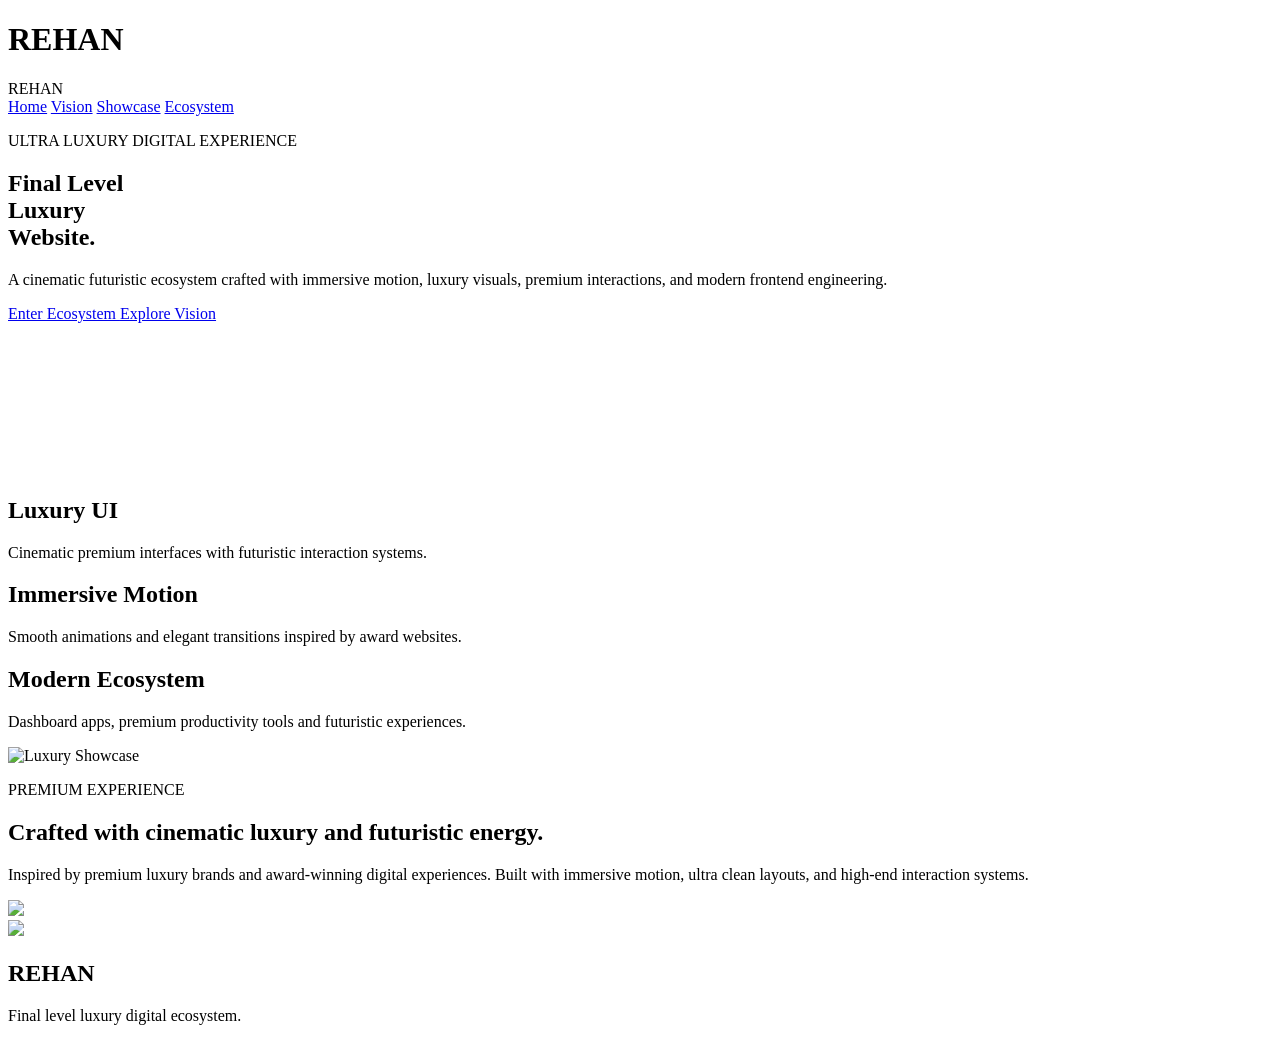
==== index.html @ e9f1db2a "Create index.html" ====
<!DOCTYPE html>
<html lang="en">
<head>

  <meta charset="UTF-8">

  <meta name="viewport"
        content="width=device-width, initial-scale=1.0">

  <title>REHAN</title>

  <link rel="preconnect"
        href="https://fonts.googleapis.com">

  <link href="https://fonts.googleapis.com/css2?family=Inter:wght@300;400;500;600;700;800&family=Playfair+Display:wght@500;700&display=swap"
        rel="stylesheet">

  <link rel="stylesheet" href="style.css">

</head>
<body>

<!-- LOADER -->

<div class="loader">
  <h1>REHAN</h1>
</div>

<!-- CURSOR GLOW -->

<div class="cursor-glow"></div>

<!-- PARTICLES -->

<div class="particles"></div>

<!-- BACKGROUND -->

<div class="bg-gradient"></div>

<!-- NAVBAR -->

<header class="navbar">

  <div class="logo">
    REHAN
  </div>

  <nav>
    <a href="#home">Home</a>
    <a href="#about">Vision</a>
    <a href="#showcase">Showcase</a>
    <a href="dashboard.html" class="nav-btn">
      Ecosystem
    </a>
  </nav>

</header>

<!-- HERO -->

<section class="hero" id="home">

  <div class="hero-content reveal">

    <p class="small-text">
      ULTRA LUXURY DIGITAL EXPERIENCE
    </p>

    <h1>
      Final Level
      <br>
      Luxury
      <br>
      Website.
    </h1>

    <p class="description">
      A cinematic futuristic ecosystem crafted with immersive motion,
      luxury visuals, premium interactions, and modern frontend engineering.
    </p>

    <div class="hero-buttons">

      <a href="dashboard.html" class="primary-btn">
        Enter Ecosystem
      </a>

      <a href="#showcase" class="secondary-btn">
        Explore Vision
      </a>

    </div>

  </div>

  <!-- HERO VISUAL -->

  <div class="hero-visual reveal">

    <video autoplay muted loop playsinline>
      <source src="videos/hero.mp4" type="video/mp4">
    </video>

  </div>

</section>

<!-- FEATURES -->

<section class="features" id="about">

  <div class="feature-card reveal">
    <h2>Luxury UI</h2>
    <p>
      Cinematic premium interfaces with futuristic interaction systems.
    </p>
  </div>

  <div class="feature-card reveal">
    <h2>Immersive Motion</h2>
    <p>
      Smooth animations and elegant transitions inspired by award websites.
    </p>
  </div>

  <div class="feature-card reveal">
    <h2>Modern Ecosystem</h2>
    <p>
      Dashboard apps, premium productivity tools and futuristic experiences.
    </p>
  </div>

</section>

<!-- SHOWCASE -->

<section class="showcase" id="showcase">

  <div class="showcase-image reveal">

    <img src="images/showcase1.jpg"
         alt="Luxury Showcase">

  </div>

  <div class="showcase-text reveal">

    <p class="small-text">
      PREMIUM EXPERIENCE
    </p>

    <h2>
      Crafted with cinematic luxury and futuristic energy.
    </h2>

    <p>
      Inspired by premium luxury brands and award-winning digital experiences.
      Built with immersive motion, ultra clean layouts, and high-end interaction systems.
    </p>

  </div>

</section>

<!-- GALLERY -->

<section class="gallery">

  <div class="gallery-card reveal">
    <img src="images/showcase2.jpg">
  </div>

  <div class="gallery-card reveal">
    <img src="images/showcase1.jpg">
  </div>

</section>

<!-- FOOTER -->

<footer>

  <h2>REHAN</h2>

  <p>
    Final level luxury digital ecosystem.
  </p>

</footer>

<script src="script.js"></script>
</body>
</html>
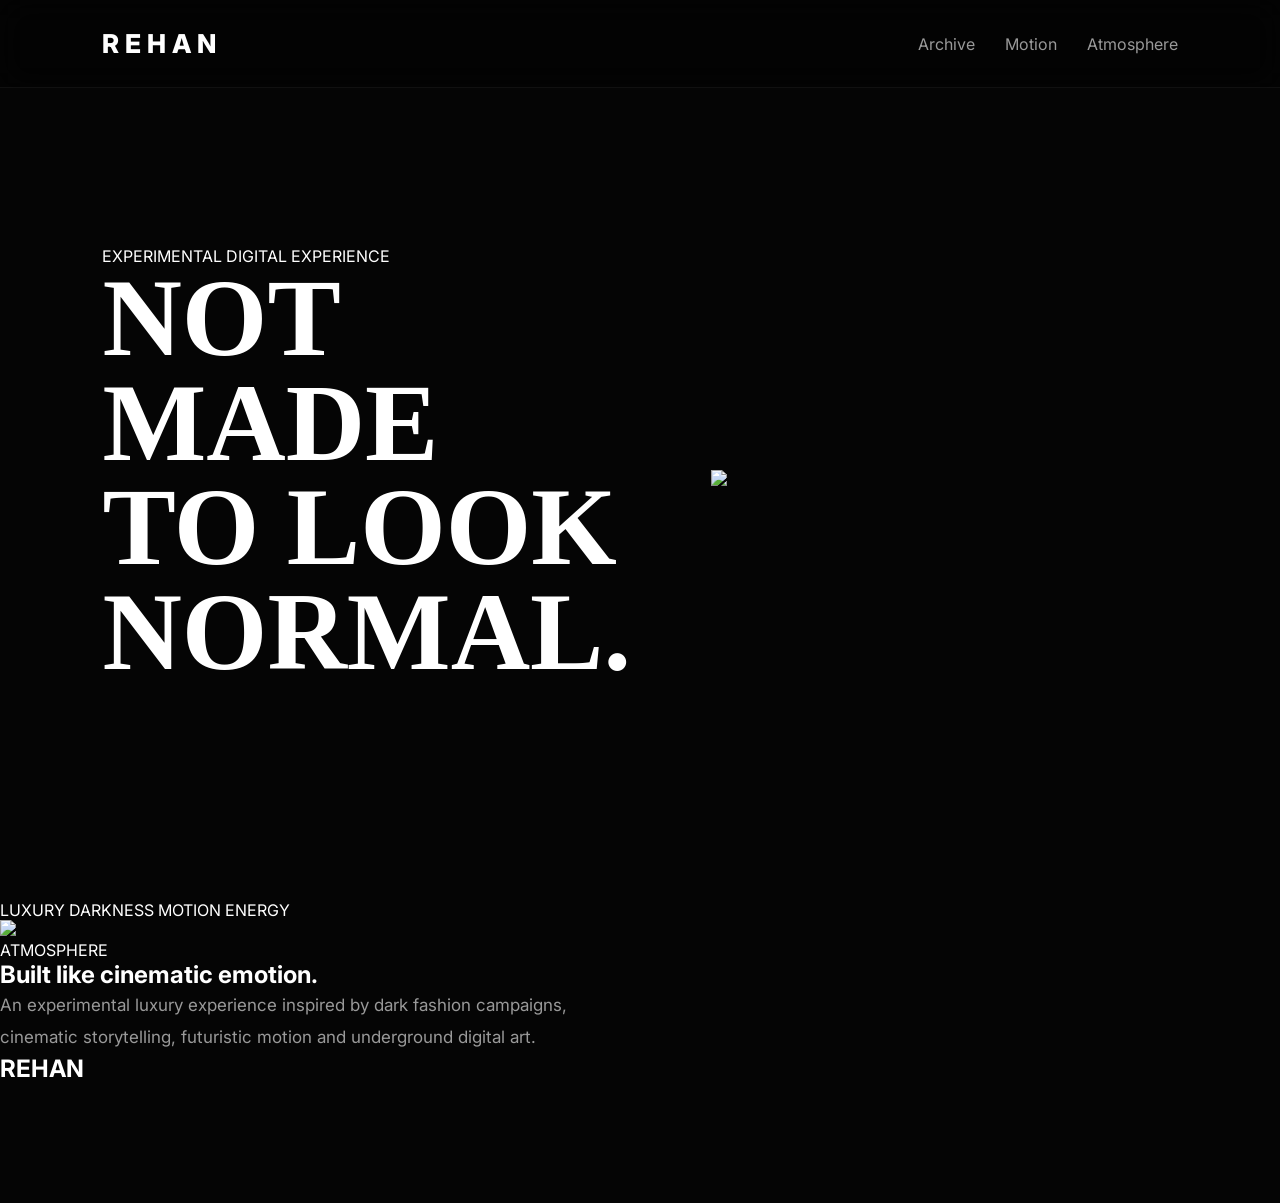
==== commit d204dcc3: "Update index.html" ====
--- a/index.html
+++ b/index.html
@@ -12,31 +12,22 @@
   <link rel="preconnect"
         href="https://fonts.googleapis.com">
 
-  <link href="https://fonts.googleapis.com/css2?family=Inter:wght@300;400;500;600;700;800&family=Playfair+Display:wght@500;700&display=swap"
+  <link href="https://fonts.googleapis.com/css2?family=Inter:wght@300;400;500;600;700;800&display=swap"
         rel="stylesheet">
 
-  <link rel="stylesheet" href="style.css">
+  <link rel="stylesheet"
+        href="style.css">
 
 </head>
 <body>
 
-<!-- LOADER -->
+<!-- GRAIN -->
 
-<div class="loader">
-  <h1>REHAN</h1>
-</div>
+<div class="grain"></div>
 
-<!-- CURSOR GLOW -->
+<!-- CURSOR -->
 
-<div class="cursor-glow"></div>
-
-<!-- PARTICLES -->
-
-<div class="particles"></div>
-
-<!-- BACKGROUND -->
-
-<div class="bg-gradient"></div>
+<div class="cursor"></div>
 
 <!-- NAVBAR -->
 
@@ -47,148 +38,122 @@
   </div>
 
   <nav>
-    <a href="#home">Home</a>
-    <a href="#about">Vision</a>
-    <a href="#showcase">Showcase</a>
-    <a href="dashboard.html" class="nav-btn">
-      Ecosystem
-    </a>
+
+    <a href="#">Archive</a>
+    <a href="#">Motion</a>
+    <a href="#">Atmosphere</a>
+
   </nav>
 
 </header>
 
 <!-- HERO -->
 
-<section class="hero" id="home">
+<section class="hero">
 
-  <div class="hero-content reveal">
+  <div class="hero-text reveal">
 
-    <p class="small-text">
-      ULTRA LUXURY DIGITAL EXPERIENCE
+    <p class="small">
+      EXPERIMENTAL DIGITAL EXPERIENCE
     </p>
 
     <h1>
-      Final Level
+      NOT MADE
       <br>
-      Luxury
+      TO LOOK
       <br>
-      Website.
+      NORMAL.
     </h1>
-
-    <p class="description">
-      A cinematic futuristic ecosystem crafted with immersive motion,
-      luxury visuals, premium interactions, and modern frontend engineering.
-    </p>
-
-    <div class="hero-buttons">
-
-      <a href="dashboard.html" class="primary-btn">
-        Enter Ecosystem
-      </a>
-
-      <a href="#showcase" class="secondary-btn">
-        Explore Vision
-      </a>
-
-    </div>
 
   </div>
 
-  <!-- HERO VISUAL -->
+  <div class="hero-image reveal">
 
-  <div class="hero-visual reveal">
-
-    <video autoplay muted loop playsinline>
-      <source src="videos/hero.mp4" type="video/mp4">
-    </video>
+    <img src="images/scene1.jpg">
 
   </div>
 
 </section>
 
-<!-- FEATURES -->
+<!-- SCROLL TEXT -->
 
-<section class="features" id="about">
+<section class="scroll-section">
 
-  <div class="feature-card reveal">
-    <h2>Luxury UI</h2>
-    <p>
-      Cinematic premium interfaces with futuristic interaction systems.
-    </p>
-  </div>
+  <div class="scroll-text">
 
-  <div class="feature-card reveal">
-    <h2>Immersive Motion</h2>
-    <p>
-      Smooth animations and elegant transitions inspired by award websites.
-    </p>
-  </div>
+    <span>LUXURY</span>
+    <span>DARKNESS</span>
+    <span>MOTION</span>
+    <span>ENERGY</span>
 
-  <div class="feature-card reveal">
-    <h2>Modern Ecosystem</h2>
-    <p>
-      Dashboard apps, premium productivity tools and futuristic experiences.
-    </p>
   </div>
 
 </section>
 
-<!-- SHOWCASE -->
+<!-- SCENE -->
 
-<section class="showcase" id="showcase">
+<section class="scene">
 
-  <div class="showcase-image reveal">
+  <div class="scene-image reveal">
 
-    <img src="images/showcase1.jpg"
-         alt="Luxury Showcase">
+    <img src="images/scene2.jpg">
 
   </div>
 
-  <div class="showcase-text reveal">
+  <div class="scene-text reveal">
 
-    <p class="small-text">
-      PREMIUM EXPERIENCE
+    <p class="small">
+      ATMOSPHERE
     </p>
 
     <h2>
-      Crafted with cinematic luxury and futuristic energy.
+      Built like
+      cinematic emotion.
     </h2>
 
-    <p>
-      Inspired by premium luxury brands and award-winning digital experiences.
-      Built with immersive motion, ultra clean layouts, and high-end interaction systems.
+    <p class="description">
+
+      An experimental luxury experience inspired by
+      dark fashion campaigns, cinematic storytelling,
+      futuristic motion and underground digital art.
+
     </p>
 
   </div>
 
 </section>
 
-<!-- GALLERY -->
+<!-- FLOATING TYPO -->
 
-<section class="gallery">
+<section class="floating">
 
-  <div class="gallery-card reveal">
-    <img src="images/showcase2.jpg">
+  <h2 class="floating-text">
+    REHAN
+  </h2>
+
+</section>
+
+<!-- FINAL -->
+
+<section class="final">
+
+  <div class="final-image reveal">
+
+    <img src="images/scene3.jpg">
+
   </div>
 
-  <div class="gallery-card reveal">
-    <img src="images/showcase1.jpg">
+  <div class="final-text reveal">
+
+    <p>
+      Final level aesthetic motion experience.
+    </p>
+
   </div>
 
 </section>
 
-<!-- FOOTER -->
+<script src="script.js"></script>
 
-<footer>
-
-  <h2>REHAN</h2>
-
-  <p>
-    Final level luxury digital ecosystem.
-  </p>
-
-</footer>
-
-<script src="script.js"></script>
 </body>
 </html>
--- a/style.css
+++ b/style.css
@@ -0,0 +1,441 @@
+* {
+  margin: 0;
+  padding: 0;
+  box-sizing: border-box;
+}
+
+html {
+  scroll-behavior: smooth;
+}
+
+body {
+  font-family: "Inter", sans-serif;
+
+  background: #050505;
+  color: white;
+
+  overflow-x: hidden;
+}
+
+/* BACKGROUND */
+
+.bg-gradient {
+  position: fixed;
+
+  inset: 0;
+
+  background:
+    radial-gradient(circle at top right,
+    rgba(59,130,246,0.12),
+    transparent 40%);
+
+  z-index: -3;
+}
+
+/* LOADER */
+
+.loader {
+  position: fixed;
+
+  inset: 0;
+
+  background: #050505;
+
+  display: flex;
+  justify-content: center;
+  align-items: center;
+
+  z-index: 99999;
+
+  transition: opacity 1s ease;
+}
+
+.loader.hidden {
+  opacity: 0;
+
+  pointer-events: none;
+}
+
+.loader h1 {
+  font-size: 90px;
+
+  letter-spacing: 14px;
+
+  animation: pulse 2s infinite;
+}
+
+@keyframes pulse {
+
+  50% {
+    opacity: 0.5;
+    transform: scale(1.04);
+  }
+
+}
+
+/* CURSOR GLOW */
+
+.cursor-glow {
+  position: fixed;
+
+  width: 350px;
+  height: 350px;
+
+  border-radius: 50%;
+
+  background:
+    radial-gradient(circle,
+    rgba(255,255,255,0.12),
+    transparent 70%);
+
+  pointer-events: none;
+
+  transform: translate(-50%, -50%);
+
+  z-index: 0;
+}
+
+/* NAVBAR */
+
+.navbar {
+  position: fixed;
+
+  width: 100%;
+
+  display: flex;
+  justify-content: space-between;
+  align-items: center;
+
+  padding: 28px 8%;
+
+  backdrop-filter: blur(16px);
+
+  background: rgba(0,0,0,0.3);
+
+  border-bottom: 1px solid rgba(255,255,255,0.05);
+
+  z-index: 1000;
+}
+
+.logo {
+  font-size: 26px;
+
+  letter-spacing: 6px;
+
+  font-weight: 800;
+}
+
+nav {
+  display: flex;
+  align-items: center;
+
+  gap: 30px;
+}
+
+nav a {
+  text-decoration: none;
+
+  color: #999;
+
+  transition: 0.3s;
+}
+
+nav a:hover {
+  color: white;
+}
+
+.nav-btn {
+  padding: 14px 24px;
+
+  border-radius: 40px;
+
+  background: rgba(255,255,255,0.08);
+
+  border: 1px solid rgba(255,255,255,0.08);
+}
+
+/* HERO */
+
+.hero {
+  min-height: 100vh;
+
+  display: grid;
+  grid-template-columns: 1fr 1fr;
+
+  align-items: center;
+
+  gap: 80px;
+
+  padding: 140px 8% 80px;
+}
+
+.small-text {
+  letter-spacing: 5px;
+
+  color: #aaa;
+
+  margin-bottom: 20px;
+
+  font-size: 12px;
+}
+
+.hero h1 {
+  font-size: 110px;
+
+  line-height: 0.95;
+
+  margin-bottom: 30px;
+
+  font-family: "Playfair Display", serif;
+}
+
+.description {
+  color: #999;
+
+  max-width: 600px;
+
+  line-height: 1.9;
+
+  font-size: 17px;
+}
+
+.hero-buttons {
+  display: flex;
+
+  gap: 20px;
+
+  margin-top: 45px;
+}
+
+.primary-btn,
+.secondary-btn {
+  text-decoration: none;
+
+  padding: 18px 34px;
+
+  border-radius: 50px;
+
+  transition: 0.4s;
+}
+
+.primary-btn {
+  background: white;
+
+  color: black;
+}
+
+.secondary-btn {
+  border: 1px solid rgba(255,255,255,0.08);
+
+  color: white;
+
+  background: rgba(255,255,255,0.05);
+}
+
+.primary-btn:hover,
+.secondary-btn:hover {
+  transform: translateY(-6px);
+}
+
+/* HERO VISUAL */
+
+.hero-visual {
+  position: relative;
+
+  overflow: hidden;
+
+  border-radius: 40px;
+}
+
+.hero-visual video {
+  width: 100%;
+
+  height: 760px;
+
+  object-fit: cover;
+
+  border-radius: 40px;
+}
+
+/* FEATURES */
+
+.features {
+  display: grid;
+
+  grid-template-columns: repeat(auto-fit,minmax(280px,1fr));
+
+  gap: 30px;
+
+  padding: 120px 8%;
+}
+
+.feature-card {
+  background: rgba(255,255,255,0.04);
+
+  border: 1px solid rgba(255,255,255,0.08);
+
+  border-radius: 30px;
+
+  padding: 50px;
+
+  backdrop-filter: blur(12px);
+
+  transition: 0.4s;
+}
+
+.feature-card:hover {
+  transform: translateY(-10px);
+}
+
+.feature-card h2 {
+  font-size: 34px;
+
+  margin-bottom: 20px;
+}
+
+.feature-card p {
+  color: #999;
+
+  line-height: 1.8;
+}
+
+/* SHOWCASE */
+
+.showcase {
+  display: grid;
+  grid-template-columns: 1fr 1fr;
+
+  align-items: center;
+
+  gap: 70px;
+
+  padding: 120px 8%;
+}
+
+.showcase-image img {
+  width: 100%;
+
+  height: 700px;
+
+  object-fit: cover;
+
+  border-radius: 40px;
+}
+
+.showcase h2 {
+  font-size: 70px;
+
+  line-height: 1;
+
+  margin: 20px 0;
+
+  font-family: "Playfair Display", serif;
+}
+
+.showcase p {
+  color: #999;
+
+  line-height: 1.9;
+}
+
+/* GALLERY */
+
+.gallery {
+  display: grid;
+
+  grid-template-columns: repeat(auto-fit,minmax(320px,1fr));
+
+  gap: 30px;
+
+  padding: 0 8% 120px;
+}
+
+.gallery-card img {
+  width: 100%;
+
+  height: 500px;
+
+  object-fit: cover;
+
+  border-radius: 35px;
+}
+
+/* FOOTER */
+
+footer {
+  text-align: center;
+
+  padding: 80px 20px;
+
+  border-top: 1px solid rgba(255,255,255,0.05);
+}
+
+footer h2 {
+  font-size: 48px;
+
+  margin-bottom: 20px;
+}
+
+footer p {
+  color: #999;
+}
+
+/* REVEAL */
+
+.reveal {
+  opacity: 0;
+
+  transform: translateY(80px);
+
+  transition: 1s ease;
+}
+
+.reveal.active {
+  opacity: 1;
+
+  transform: translateY(0);
+}
+
+/* RESPONSIVE */
+
+@media (max-width: 1000px) {
+
+  .hero,
+  .showcase {
+    grid-template-columns: 1fr;
+  }
+
+  .hero h1 {
+    font-size: 70px;
+  }
+
+  .showcase h2 {
+    font-size: 50px;
+  }
+
+}
+
+@media (max-width: 768px) {
+
+  nav {
+    display: none;
+  }
+
+  .hero {
+    padding-top: 120px;
+  }
+
+  .hero h1 {
+    font-size: 56px;
+  }
+
+  .hero-visual video,
+  .showcase-image img {
+    height: 450px;
+  }
+
+  .hero-buttons {
+    flex-direction: column;
+  }
+
+}
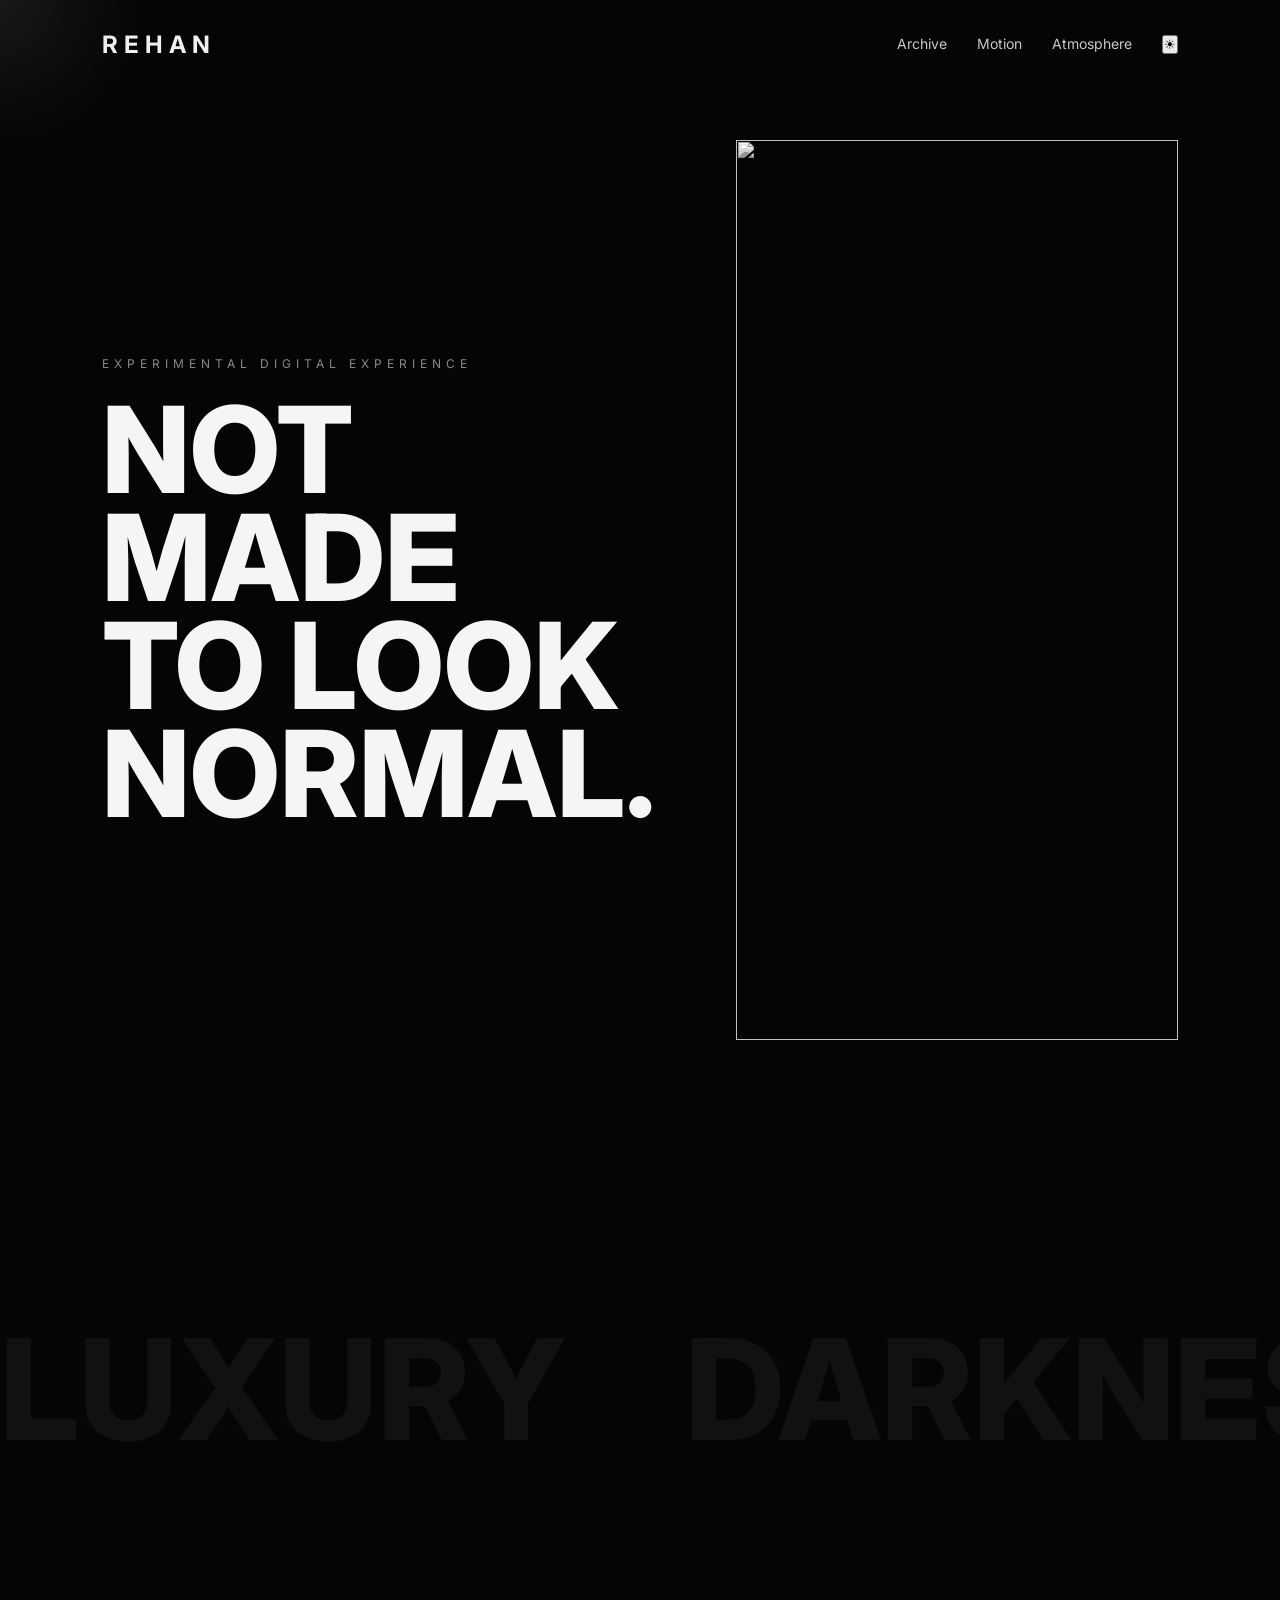
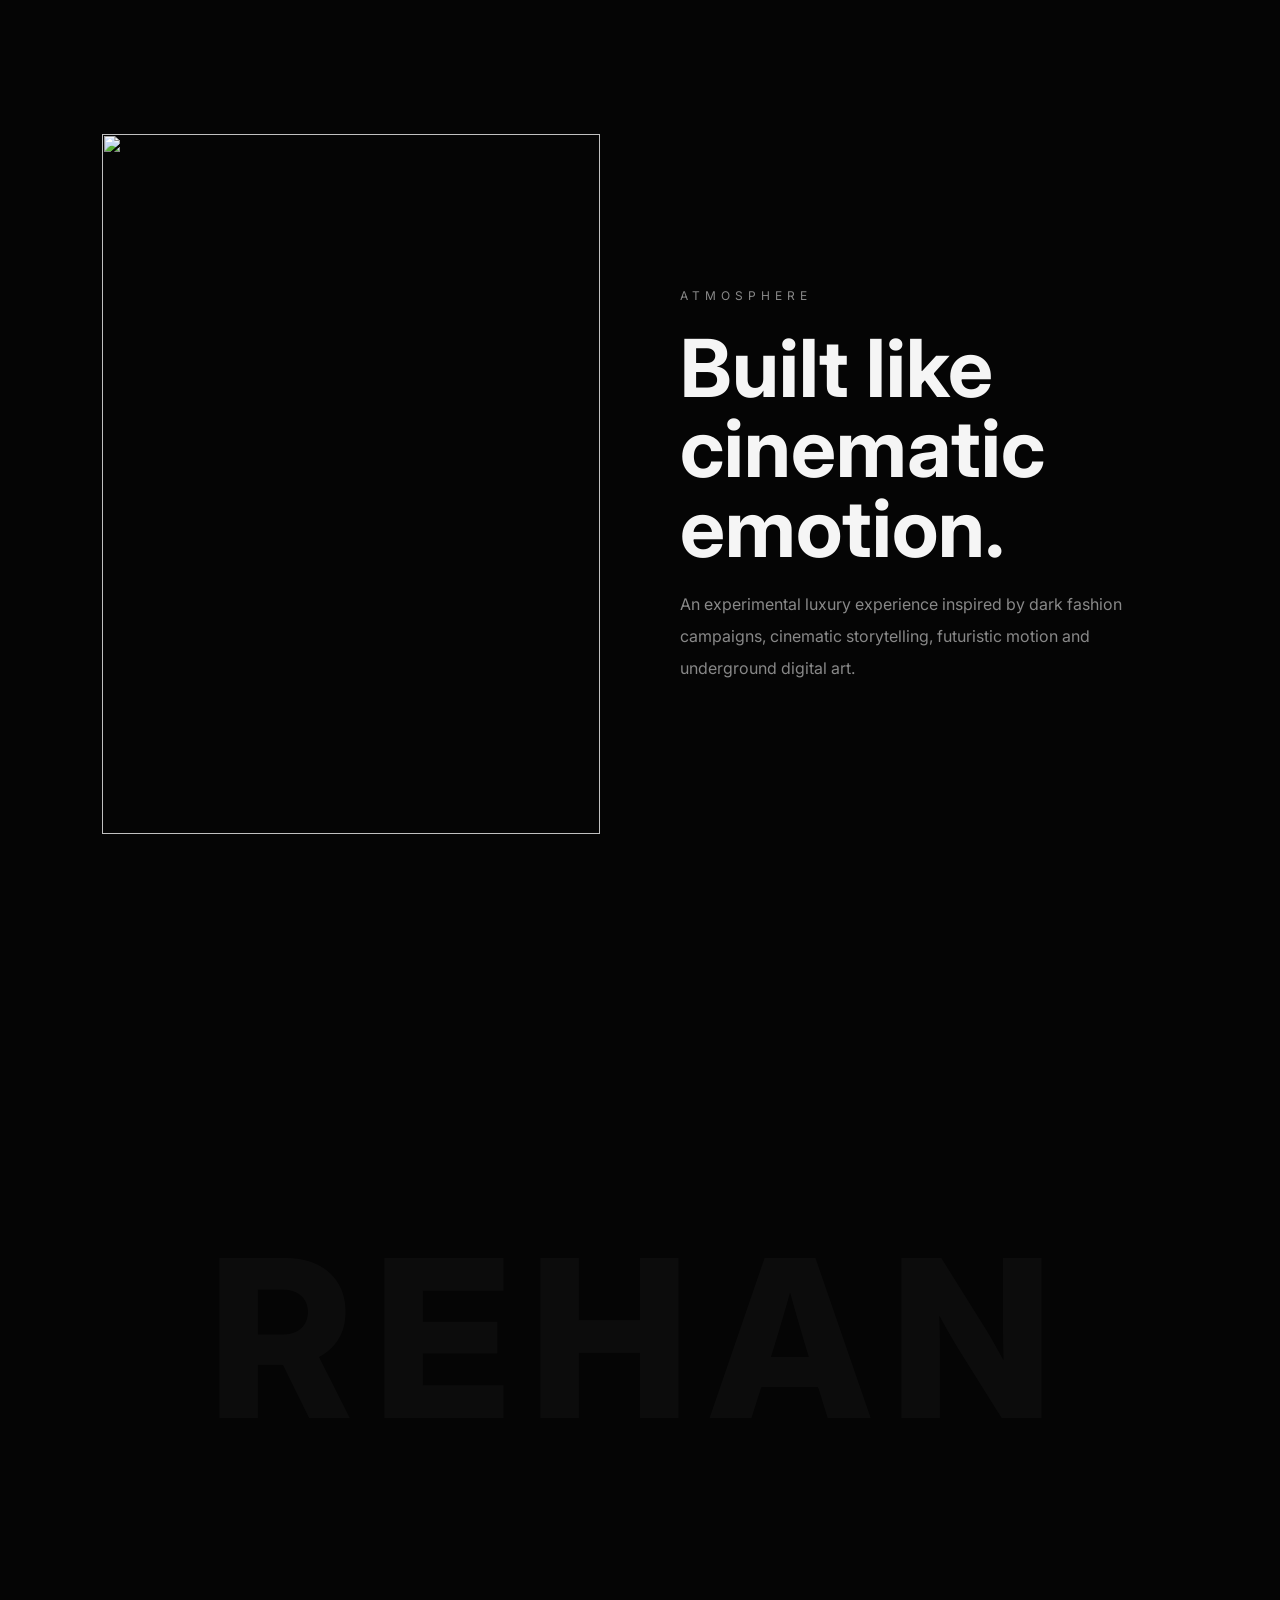
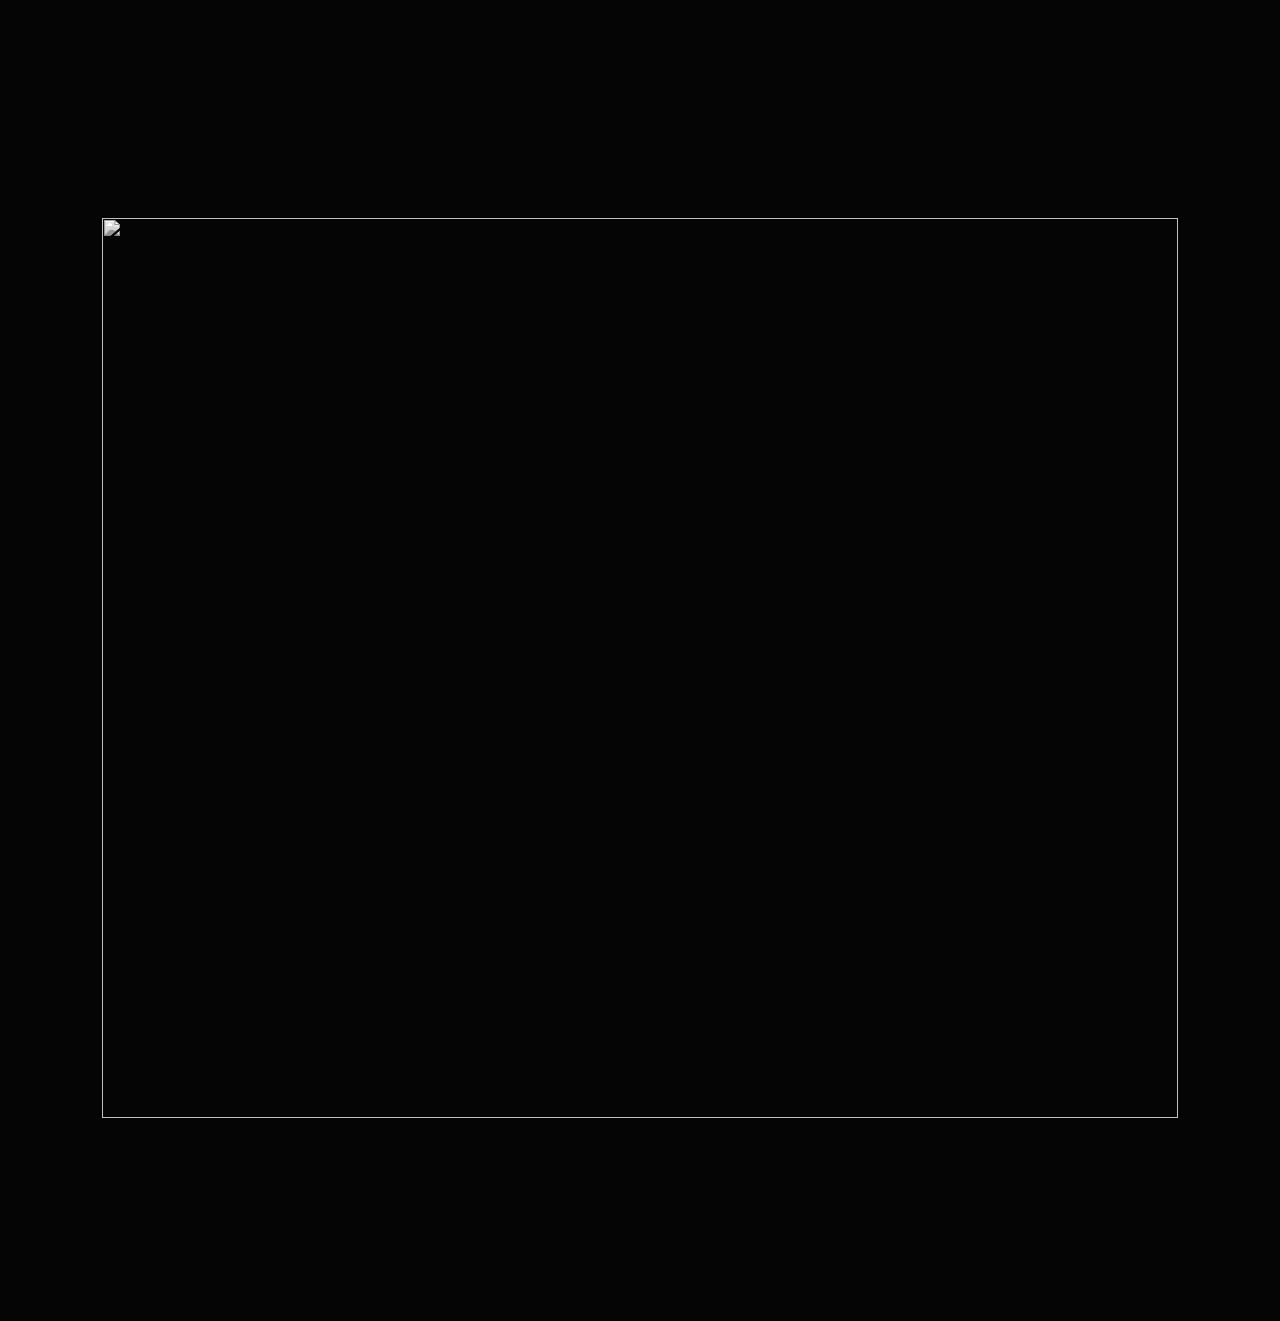
==== commit e75cee06: "Add theme toggle button to header" ====
--- a/index.html
+++ b/index.html
@@ -42,6 +42,10 @@
     <a href="#">Archive</a>
     <a href="#">Motion</a>
     <a href="#">Atmosphere</a>
+
+    <button id="themeToggle" class="theme-toggle">
+  ☀
+</button>
 
   </nav>
 
--- a/style.css
+++ b/style.css
@@ -9,374 +9,269 @@
 }
 
 body {
+  background: #050505;
+
+  color: #f5f5f5;
+
   font-family: "Inter", sans-serif;
 
-  background: #050505;
+  overflow-x: hidden;
+}
+
+/* GRAIN */
+
+.grain {
+  position: fixed;
+
+  inset: 0;
+
+  background-image:
+    url("https://grainy-gradients.vercel.app/noise.svg");
+
+  opacity: 0.08;
+
+  pointer-events: none;
+
+  z-index: 9999;
+}
+
+/* CURSOR */
+
+.cursor {
+  position: fixed;
+
+  width: 300px;
+  height: 300px;
+
+  border-radius: 50%;
+
+  background:
+    radial-gradient(
+      circle,
+      rgba(255,255,255,0.08),
+      transparent 70%
+    );
+
+  pointer-events: none;
+
+  transform: translate(-50%, -50%);
+
+  z-index: 0;
+}
+
+/* NAVBAR */
+
+.navbar {
+  position: fixed;
+
+  width: 100%;
+
+  display: flex;
+  justify-content: space-between;
+  align-items: center;
+
+  padding: 30px 8%;
+
+  z-index: 1000;
+
+  mix-blend-mode: difference;
+}
+
+.logo {
+  font-size: 24px;
+
+  letter-spacing: 6px;
+
+  font-weight: 700;
+}
+
+nav {
+  display: flex;
+
+  gap: 30px;
+}
+
+nav a {
+  text-decoration: none;
+
   color: white;
 
-  overflow-x: hidden;
-}
-
-/* BACKGROUND */
-
-.bg-gradient {
-  position: fixed;
-
-  inset: 0;
-
-  background:
-    radial-gradient(circle at top right,
-    rgba(59,130,246,0.12),
-    transparent 40%);
-
-  z-index: -3;
-}
-
-/* LOADER */
-
-.loader {
-  position: fixed;
-
-  inset: 0;
-
-  background: #050505;
+  font-size: 14px;
+
+  opacity: 0.8;
+}
+
+/* HERO */
+
+.hero {
+  min-height: 120vh;
+
+  display: grid;
+
+  grid-template-columns: 1fr 1fr;
+
+  align-items: center;
+
+  gap: 80px;
+
+  padding: 140px 8%;
+}
+
+.small {
+  font-size: 12px;
+
+  letter-spacing: 5px;
+
+  color: #888;
+
+  margin-bottom: 25px;
+}
+
+.hero h1 {
+  font-size: 120px;
+
+  line-height: 0.9;
+
+  font-weight: 800;
+}
+
+.hero-image img {
+  width: 100%;
+
+  height: 900px;
+
+  object-fit: cover;
+
+  filter: grayscale(100%);
+
+  transition: 1s;
+}
+
+.hero-image img:hover {
+  filter: grayscale(0%);
+}
+
+/* SCROLL TEXT */
+
+.scroll-section {
+  overflow: hidden;
+
+  padding: 120px 0;
+}
+
+.scroll-text {
+  display: flex;
+
+  gap: 120px;
+
+  white-space: nowrap;
+
+  animation: scrollText 20s linear infinite;
+}
+
+.scroll-text span {
+  font-size: 140px;
+
+  font-weight: 800;
+
+  color: rgba(255,255,255,0.05);
+}
+
+@keyframes scrollText {
+
+  from {
+    transform: translateX(0);
+  }
+
+  to {
+    transform: translateX(-50%);
+  }
+
+}
+
+/* SCENE */
+
+.scene {
+  display: grid;
+
+  grid-template-columns: 1fr 1fr;
+
+  gap: 80px;
+
+  align-items: center;
+
+  padding: 140px 8%;
+}
+
+.scene-image img {
+  width: 100%;
+
+  height: 700px;
+
+  object-fit: cover;
+}
+
+.scene h2 {
+  font-size: 80px;
+
+  line-height: 1;
+
+  margin: 20px 0;
+}
+
+.description {
+  color: #888;
+
+  line-height: 2;
+
+  max-width: 500px;
+}
+
+/* FLOATING */
+
+.floating {
+  min-height: 80vh;
 
   display: flex;
   justify-content: center;
   align-items: center;
-
-  z-index: 99999;
-
-  transition: opacity 1s ease;
-}
-
-.loader.hidden {
-  opacity: 0;
-
-  pointer-events: none;
-}
-
-.loader h1 {
-  font-size: 90px;
-
-  letter-spacing: 14px;
-
-  animation: pulse 2s infinite;
-}
-
-@keyframes pulse {
-
-  50% {
-    opacity: 0.5;
-    transform: scale(1.04);
-  }
-
-}
-
-/* CURSOR GLOW */
-
-.cursor-glow {
-  position: fixed;
-
-  width: 350px;
-  height: 350px;
-
-  border-radius: 50%;
-
-  background:
-    radial-gradient(circle,
-    rgba(255,255,255,0.12),
-    transparent 70%);
-
-  pointer-events: none;
-
-  transform: translate(-50%, -50%);
-
-  z-index: 0;
-}
-
-/* NAVBAR */
-
-.navbar {
-  position: fixed;
-
+}
+
+.floating-text {
+  font-size: 220px;
+
+  font-weight: 800;
+
+  color: rgba(255,255,255,0.03);
+
+  letter-spacing: 20px;
+}
+
+/* FINAL */
+
+.final {
+  padding: 120px 8%;
+}
+
+.final-image img {
   width: 100%;
 
-  display: flex;
-  justify-content: space-between;
-  align-items: center;
-
-  padding: 28px 8%;
-
-  backdrop-filter: blur(16px);
-
-  background: rgba(0,0,0,0.3);
-
-  border-bottom: 1px solid rgba(255,255,255,0.05);
-
-  z-index: 1000;
-}
-
-.logo {
-  font-size: 26px;
-
-  letter-spacing: 6px;
-
-  font-weight: 800;
-}
-
-nav {
-  display: flex;
-  align-items: center;
-
-  gap: 30px;
-}
-
-nav a {
-  text-decoration: none;
-
-  color: #999;
-
-  transition: 0.3s;
-}
-
-nav a:hover {
-  color: white;
-}
-
-.nav-btn {
-  padding: 14px 24px;
-
-  border-radius: 40px;
-
-  background: rgba(255,255,255,0.08);
-
-  border: 1px solid rgba(255,255,255,0.08);
-}
-
-/* HERO */
-
-.hero {
-  min-height: 100vh;
-
-  display: grid;
-  grid-template-columns: 1fr 1fr;
-
-  align-items: center;
-
-  gap: 80px;
-
-  padding: 140px 8% 80px;
-}
-
-.small-text {
-  letter-spacing: 5px;
-
-  color: #aaa;
-
-  margin-bottom: 20px;
-
-  font-size: 12px;
-}
-
-.hero h1 {
-  font-size: 110px;
-
-  line-height: 0.95;
-
-  margin-bottom: 30px;
-
-  font-family: "Playfair Display", serif;
-}
-
-.description {
-  color: #999;
-
-  max-width: 600px;
-
-  line-height: 1.9;
-
-  font-size: 17px;
-}
-
-.hero-buttons {
-  display: flex;
-
-  gap: 20px;
-
-  margin-top: 45px;
-}
-
-.primary-btn,
-.secondary-btn {
-  text-decoration: none;
-
-  padding: 18px 34px;
-
-  border-radius: 50px;
-
-  transition: 0.4s;
-}
-
-.primary-btn {
-  background: white;
-
-  color: black;
-}
-
-.secondary-btn {
-  border: 1px solid rgba(255,255,255,0.08);
-
-  color: white;
-
-  background: rgba(255,255,255,0.05);
-}
-
-.primary-btn:hover,
-.secondary-btn:hover {
-  transform: translateY(-6px);
-}
-
-/* HERO VISUAL */
-
-.hero-visual {
-  position: relative;
-
-  overflow: hidden;
-
-  border-radius: 40px;
-}
-
-.hero-visual video {
-  width: 100%;
-
-  height: 760px;
+  height: 900px;
 
   object-fit: cover;
 
-  border-radius: 40px;
-}
-
-/* FEATURES */
-
-.features {
-  display: grid;
-
-  grid-template-columns: repeat(auto-fit,minmax(280px,1fr));
-
-  gap: 30px;
-
-  padding: 120px 8%;
-}
-
-.feature-card {
-  background: rgba(255,255,255,0.04);
-
-  border: 1px solid rgba(255,255,255,0.08);
-
-  border-radius: 30px;
-
-  padding: 50px;
-
-  backdrop-filter: blur(12px);
-
-  transition: 0.4s;
-}
-
-.feature-card:hover {
-  transform: translateY(-10px);
-}
-
-.feature-card h2 {
-  font-size: 34px;
-
-  margin-bottom: 20px;
-}
-
-.feature-card p {
-  color: #999;
-
-  line-height: 1.8;
-}
-
-/* SHOWCASE */
-
-.showcase {
-  display: grid;
-  grid-template-columns: 1fr 1fr;
-
-  align-items: center;
-
-  gap: 70px;
-
-  padding: 120px 8%;
-}
-
-.showcase-image img {
-  width: 100%;
-
-  height: 700px;
-
-  object-fit: cover;
-
-  border-radius: 40px;
-}
-
-.showcase h2 {
-  font-size: 70px;
-
-  line-height: 1;
-
-  margin: 20px 0;
-
-  font-family: "Playfair Display", serif;
-}
-
-.showcase p {
-  color: #999;
-
-  line-height: 1.9;
-}
-
-/* GALLERY */
-
-.gallery {
-  display: grid;
-
-  grid-template-columns: repeat(auto-fit,minmax(320px,1fr));
-
-  gap: 30px;
-
-  padding: 0 8% 120px;
-}
-
-.gallery-card img {
-  width: 100%;
-
-  height: 500px;
-
-  object-fit: cover;
-
-  border-radius: 35px;
-}
-
-/* FOOTER */
-
-footer {
+  filter: grayscale(100%);
+}
+
+.final-text {
+  padding-top: 40px;
+
   text-align: center;
-
-  padding: 80px 20px;
-
-  border-top: 1px solid rgba(255,255,255,0.05);
-}
-
-footer h2 {
-  font-size: 48px;
-
-  margin-bottom: 20px;
-}
-
-footer p {
+}
+
+.final-text p {
+  font-size: 32px;
+
   color: #999;
 }
 
@@ -385,9 +280,9 @@
 .reveal {
   opacity: 0;
 
-  transform: translateY(80px);
-
-  transition: 1s ease;
+  transform: translateY(100px);
+
+  transition: 1.4s ease;
 }
 
 .reveal.active {
@@ -396,12 +291,12 @@
   transform: translateY(0);
 }
 
-/* RESPONSIVE */
+/* MOBILE */
 
 @media (max-width: 1000px) {
 
   .hero,
-  .showcase {
+  .scene {
     grid-template-columns: 1fr;
   }
 
@@ -409,8 +304,12 @@
     font-size: 70px;
   }
 
-  .showcase h2 {
-    font-size: 50px;
+  .scene h2 {
+    font-size: 52px;
+  }
+
+  .floating-text {
+    font-size: 100px;
   }
 
 }
@@ -426,16 +325,21 @@
   }
 
   .hero h1 {
-    font-size: 56px;
-  }
-
-  .hero-visual video,
-  .showcase-image img {
-    height: 450px;
-  }
-
-  .hero-buttons {
-    flex-direction: column;
-  }
-
-}
+    font-size: 54px;
+  }
+
+  .scroll-text span {
+    font-size: 80px;
+  }
+
+  .hero-image img,
+  .scene-image img,
+  .final-image img {
+    height: 500px;
+  }
+
+  .floating-text {
+    font-size: 60px;
+  }
+
+}
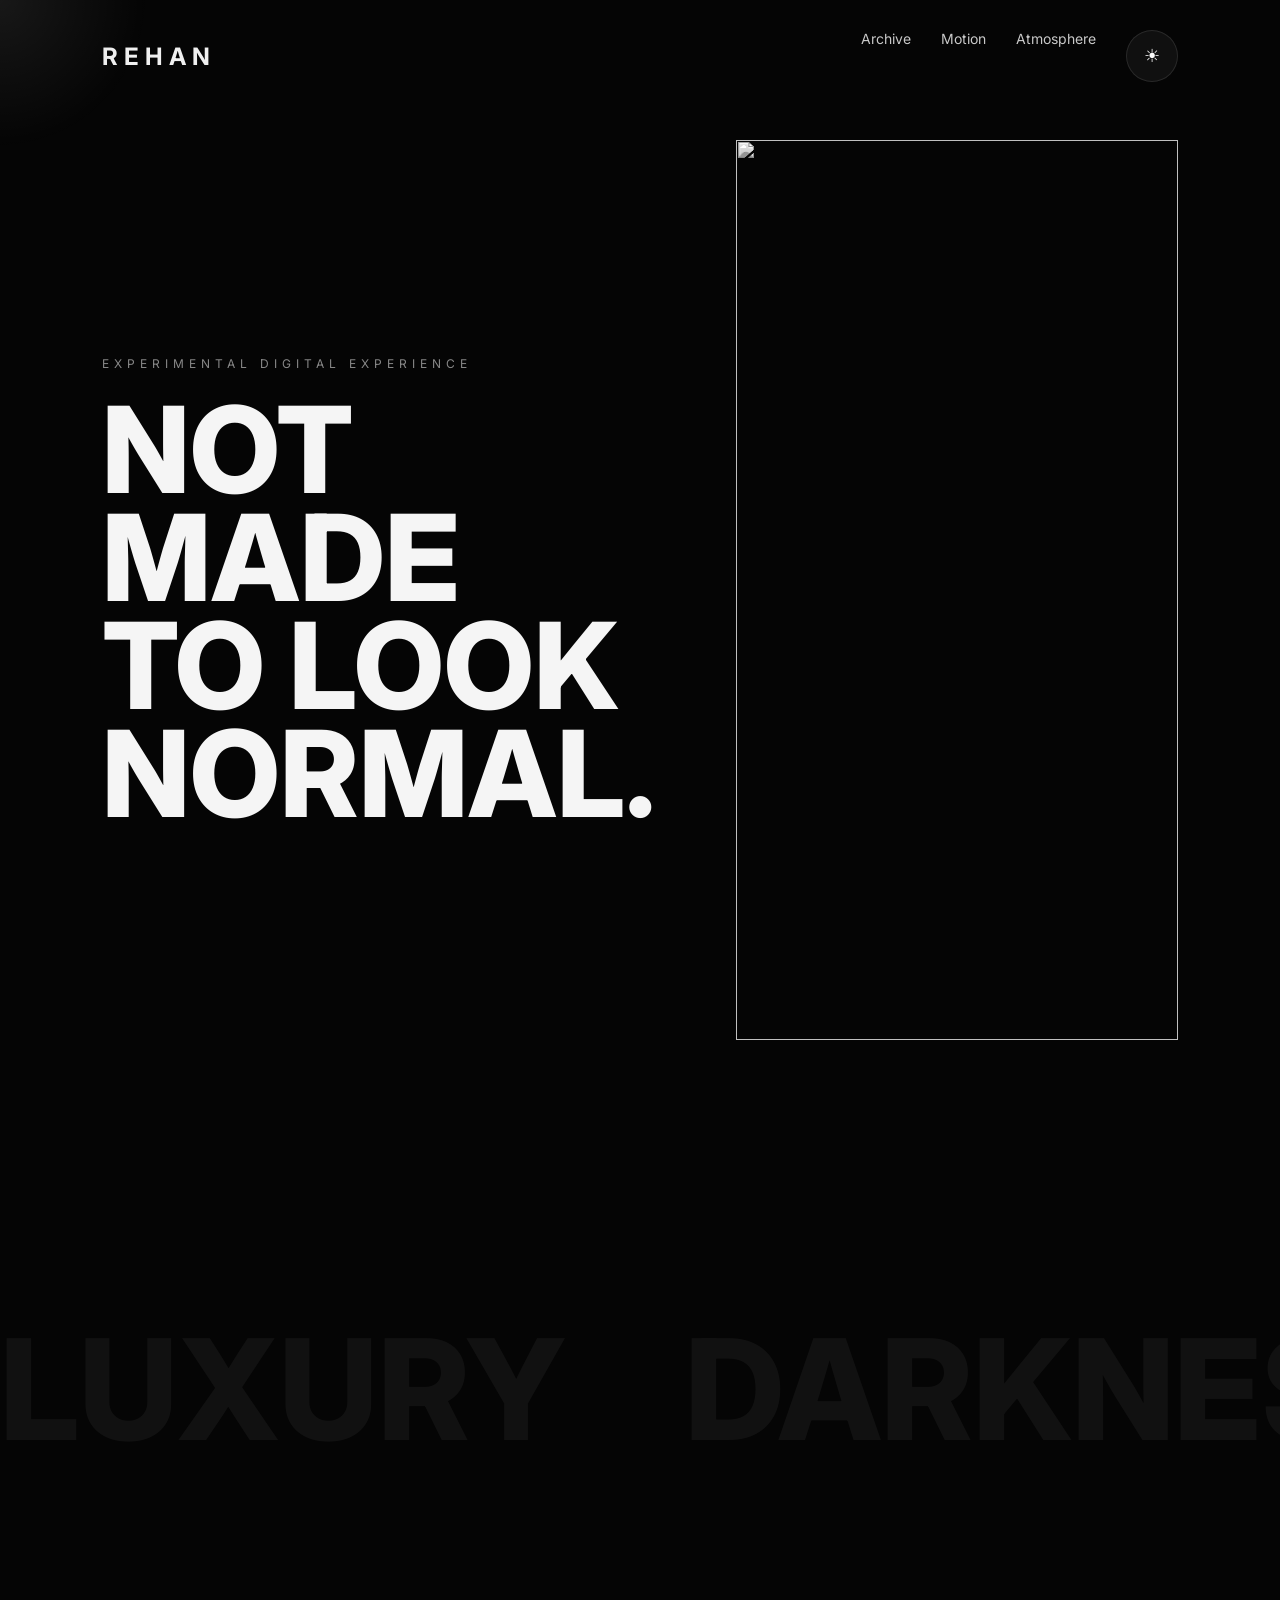
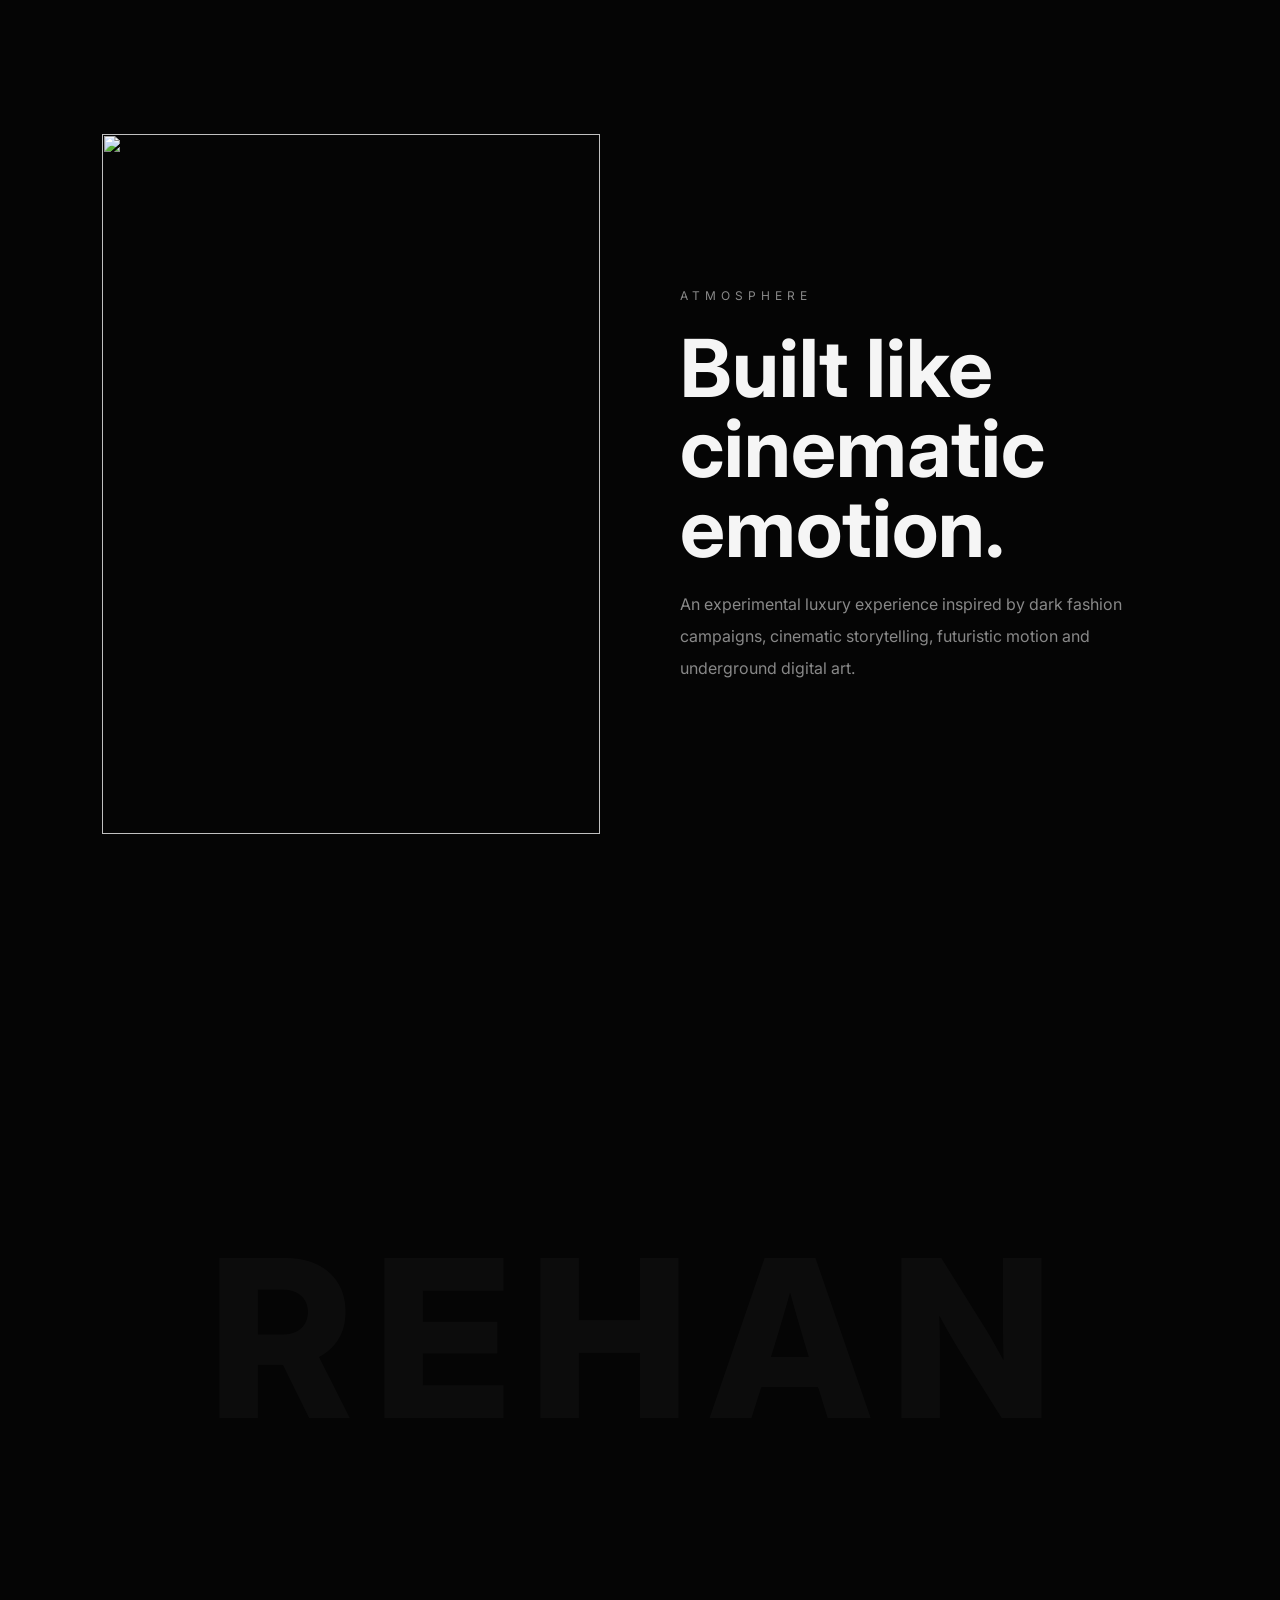
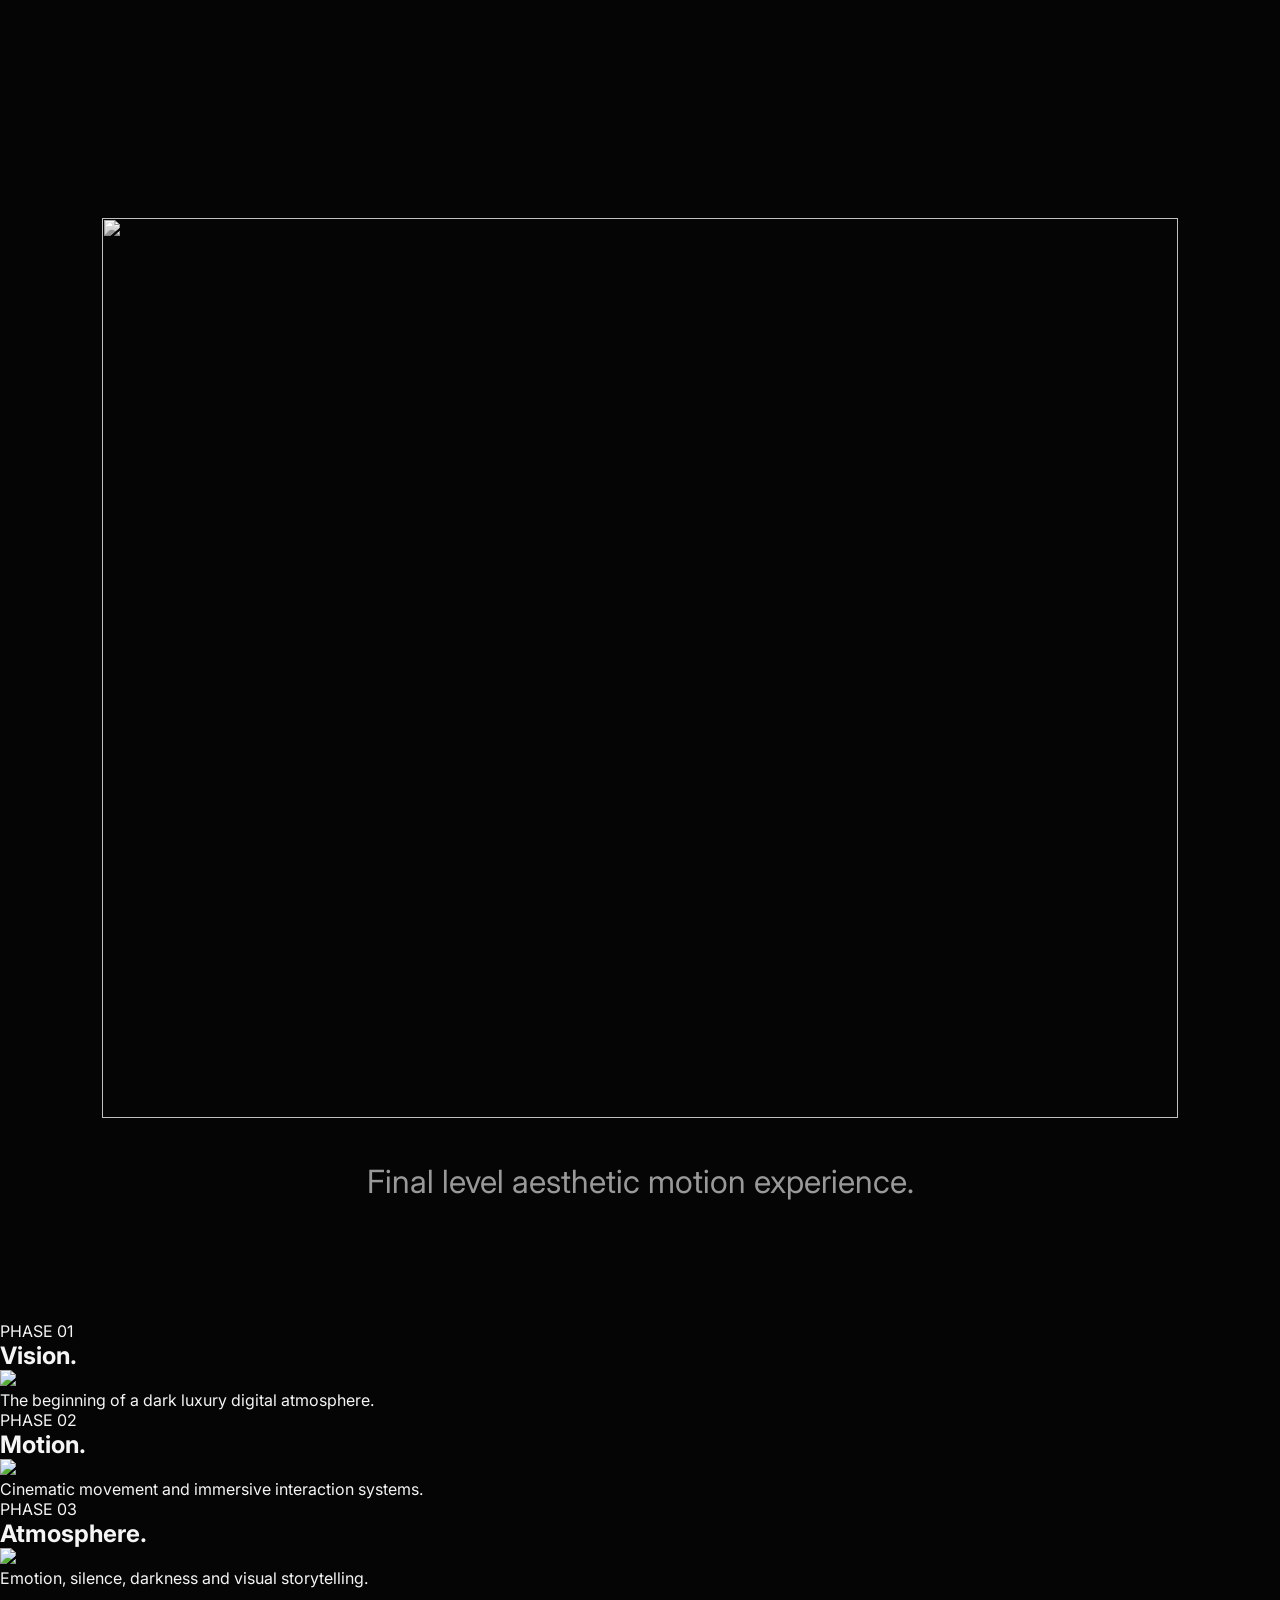
==== commit 30227f17: "Update index.html" ====
--- a/index.html
+++ b/index.html
@@ -157,6 +157,124 @@
 
 </section>
 
+  <!-- CINEMATIC TIMELINE -->
+
+<section class="timeline">
+
+  <!-- ITEM -->
+
+  <div class="timeline-item reveal">
+
+    <div class="timeline-left">
+
+      <p class="timeline-phase">
+        PHASE 01
+      </p>
+
+      <h2>
+        Vision.
+      </h2>
+
+    </div>
+
+    <div class="timeline-right">
+
+      <img src="images/timeline1.jpg">
+
+      <p>
+        The beginning of a dark luxury digital atmosphere.
+      </p>
+
+    </div>
+
+  </div>
+
+  <!-- ITEM -->
+
+  <div class="timeline-item reveal">
+
+    <div class="timeline-left">
+
+      <p class="timeline-phase">
+        PHASE 02
+      </p>
+
+      <h2>
+        Motion.
+      </h2>
+
+    </div>
+
+    <div class="timeline-right">
+
+      <img src="images/timeline2.jpg">
+
+      <p>
+        Cinematic movement and immersive interaction systems.
+      </p>
+
+    </div>
+
+  </div>
+
+  <!-- ITEM -->
+
+  <div class="timeline-item reveal">
+
+    <div class="timeline-left">
+
+      <p class="timeline-phase">
+        PHASE 03
+      </p>
+
+      <h2>
+        Atmosphere.
+      </h2>
+
+    </div>
+
+    <div class="timeline-right">
+
+      <img src="images/timeline3.jpg">
+
+      <p>
+        Emotion, silence, darkness and visual storytelling.
+      </p>
+
+    </div>
+
+  </div>
+
+  <!-- ITEM -->
+
+  <div class="timeline-item reveal">
+
+    <div class="timeline-left">
+
+      <p class="timeline-phase">
+        PHASE 04
+      </p>
+
+      <h2>
+        Identity.
+      </h2>
+
+    </div>
+
+    <div class="timeline-right">
+
+      <img src="images/timeline4.jpg">
+
+      <p>
+        REHAN becomes an experimental digital experience.
+      </p>
+
+    </div>
+
+  </div>
+
+</section>
+
 <script src="script.js"></script>
 
 </body>
--- a/style.css
+++ b/style.css
@@ -343,3 +343,64 @@
   }
 
 }
+
+/* THEME TOGGLE */
+
+.theme-toggle {
+  width: 52px;
+  height: 52px;
+
+  border-radius: 50%;
+
+  border: 1px solid rgba(255,255,255,0.1);
+
+  background: rgba(255,255,255,0.05);
+
+  color: white;
+
+  cursor: pointer;
+
+  font-size: 18px;
+
+  transition: 0.4s;
+}
+
+.theme-toggle:hover {
+  transform: rotate(180deg) scale(1.08);
+}
+
+/* LIGHT MODE */
+
+body.light-mode {
+  background: #f3f3f3;
+
+  color: #050505;
+}
+
+body.light-mode .navbar {
+  background: rgba(255,255,255,0.6);
+}
+
+body.light-mode nav a {
+  color: #333;
+}
+
+body.light-mode .description,
+body.light-mode .feature-card p,
+body.light-mode .showcase p,
+body.light-mode footer p {
+  color: #555;
+}
+
+body.light-mode .feature-card {
+  background: rgba(255,255,255,0.8);
+
+  border: 1px solid rgba(0,0,0,0.06);
+}
+
+body.light-mode .bg-gradient {
+  background:
+    radial-gradient(circle at top right,
+    rgba(0,0,0,0.06),
+    transparent 40%);
+}
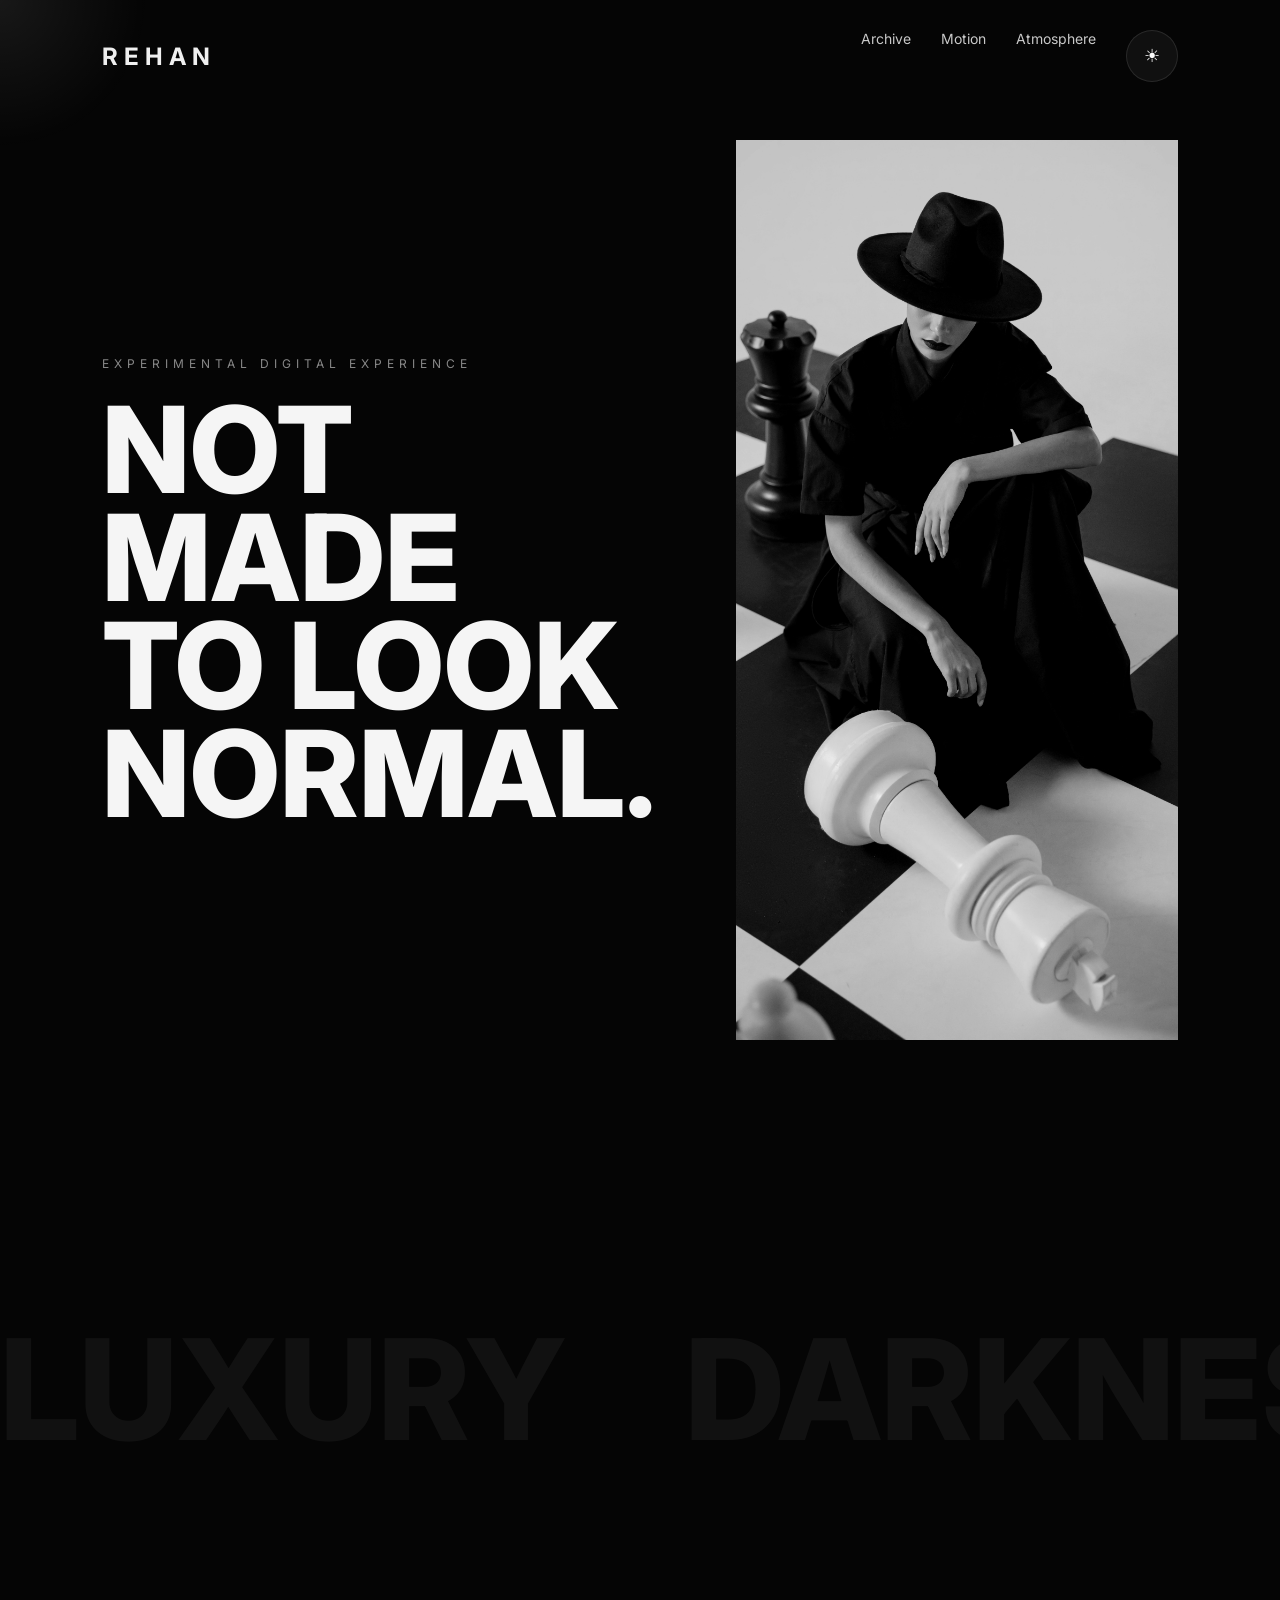
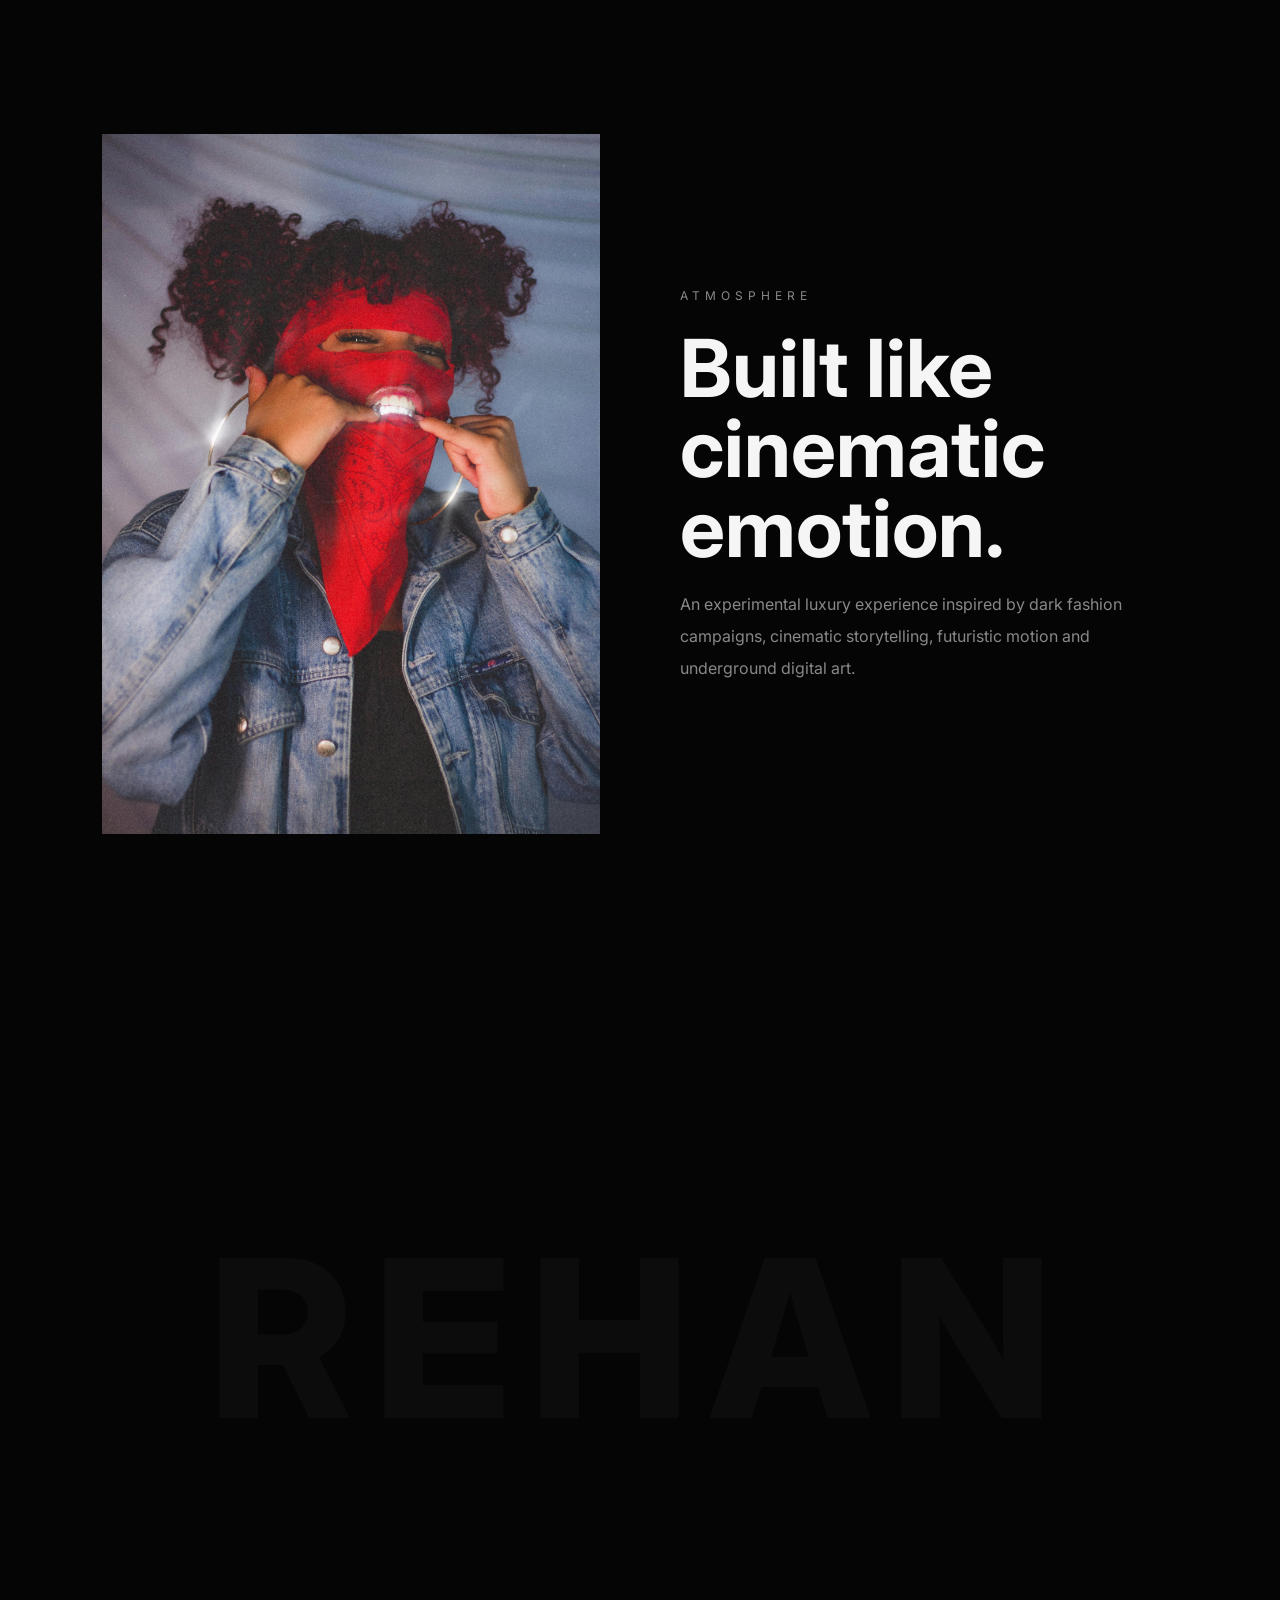
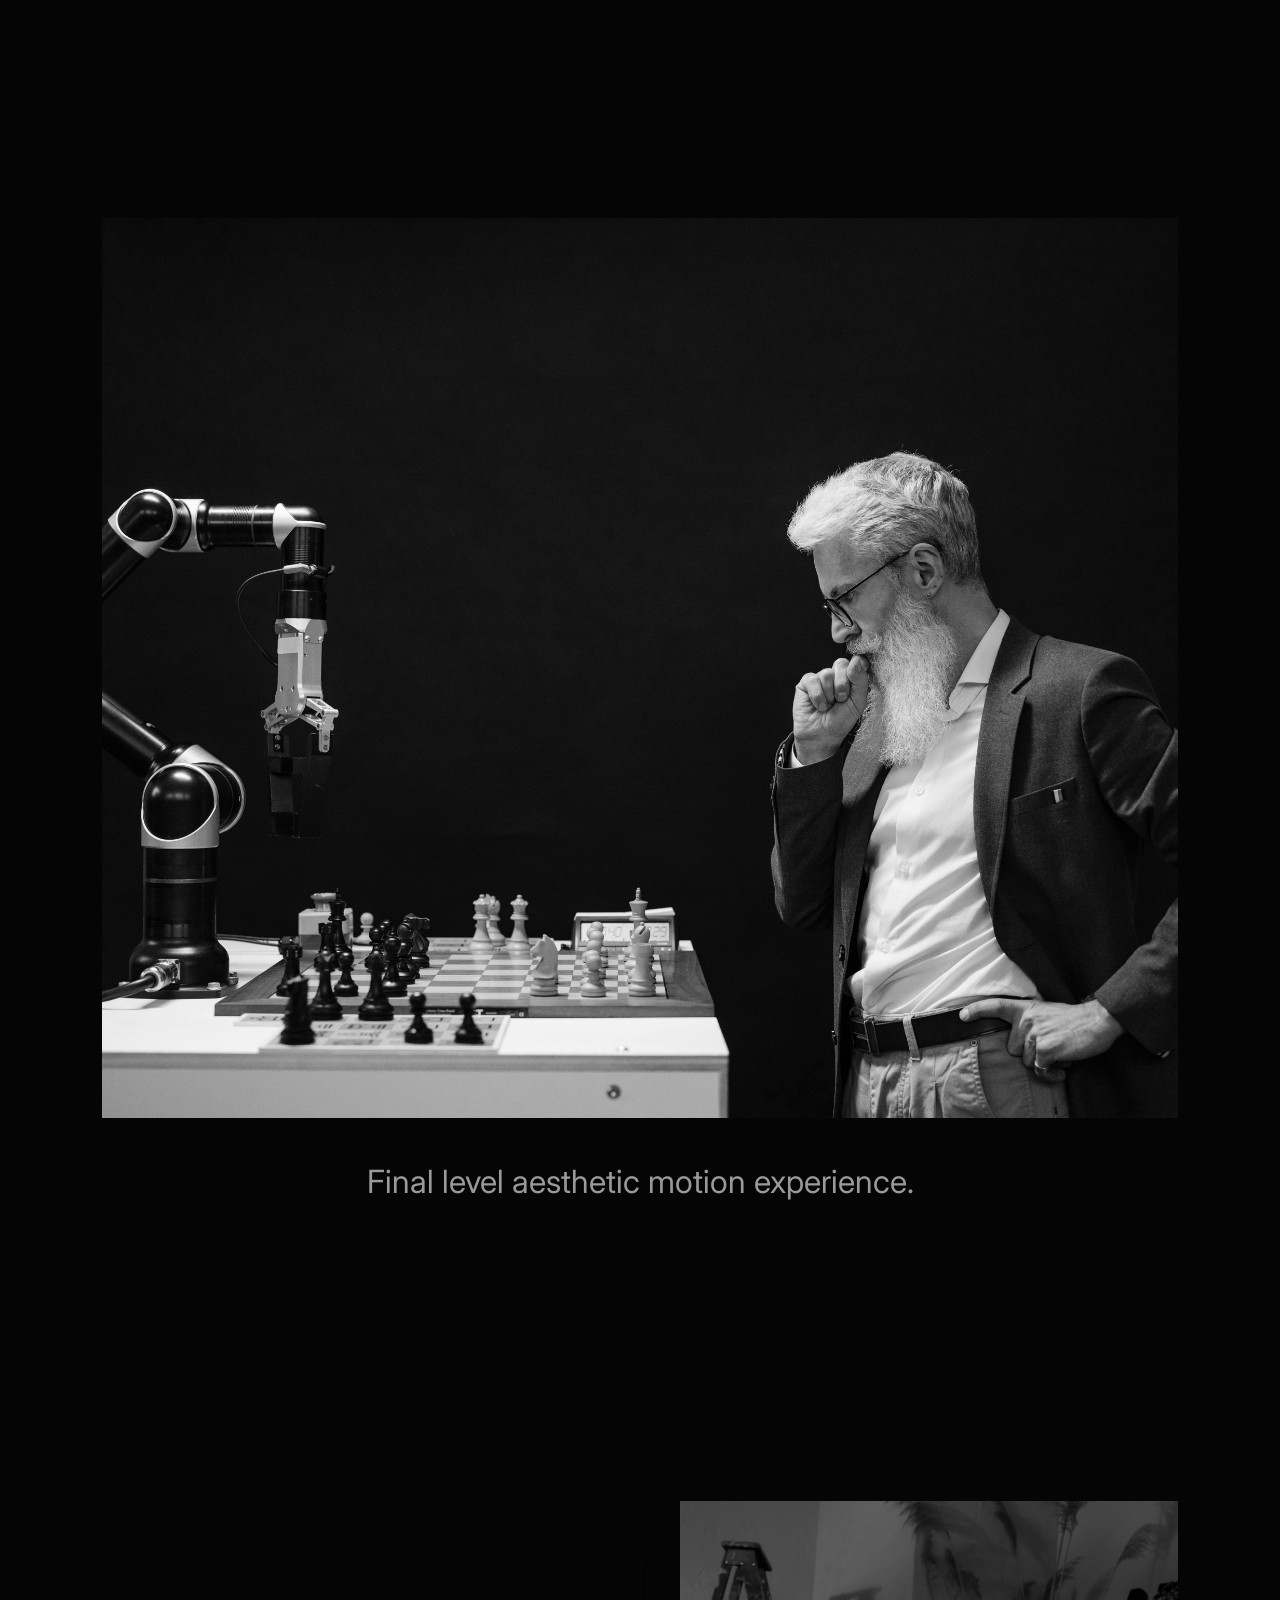
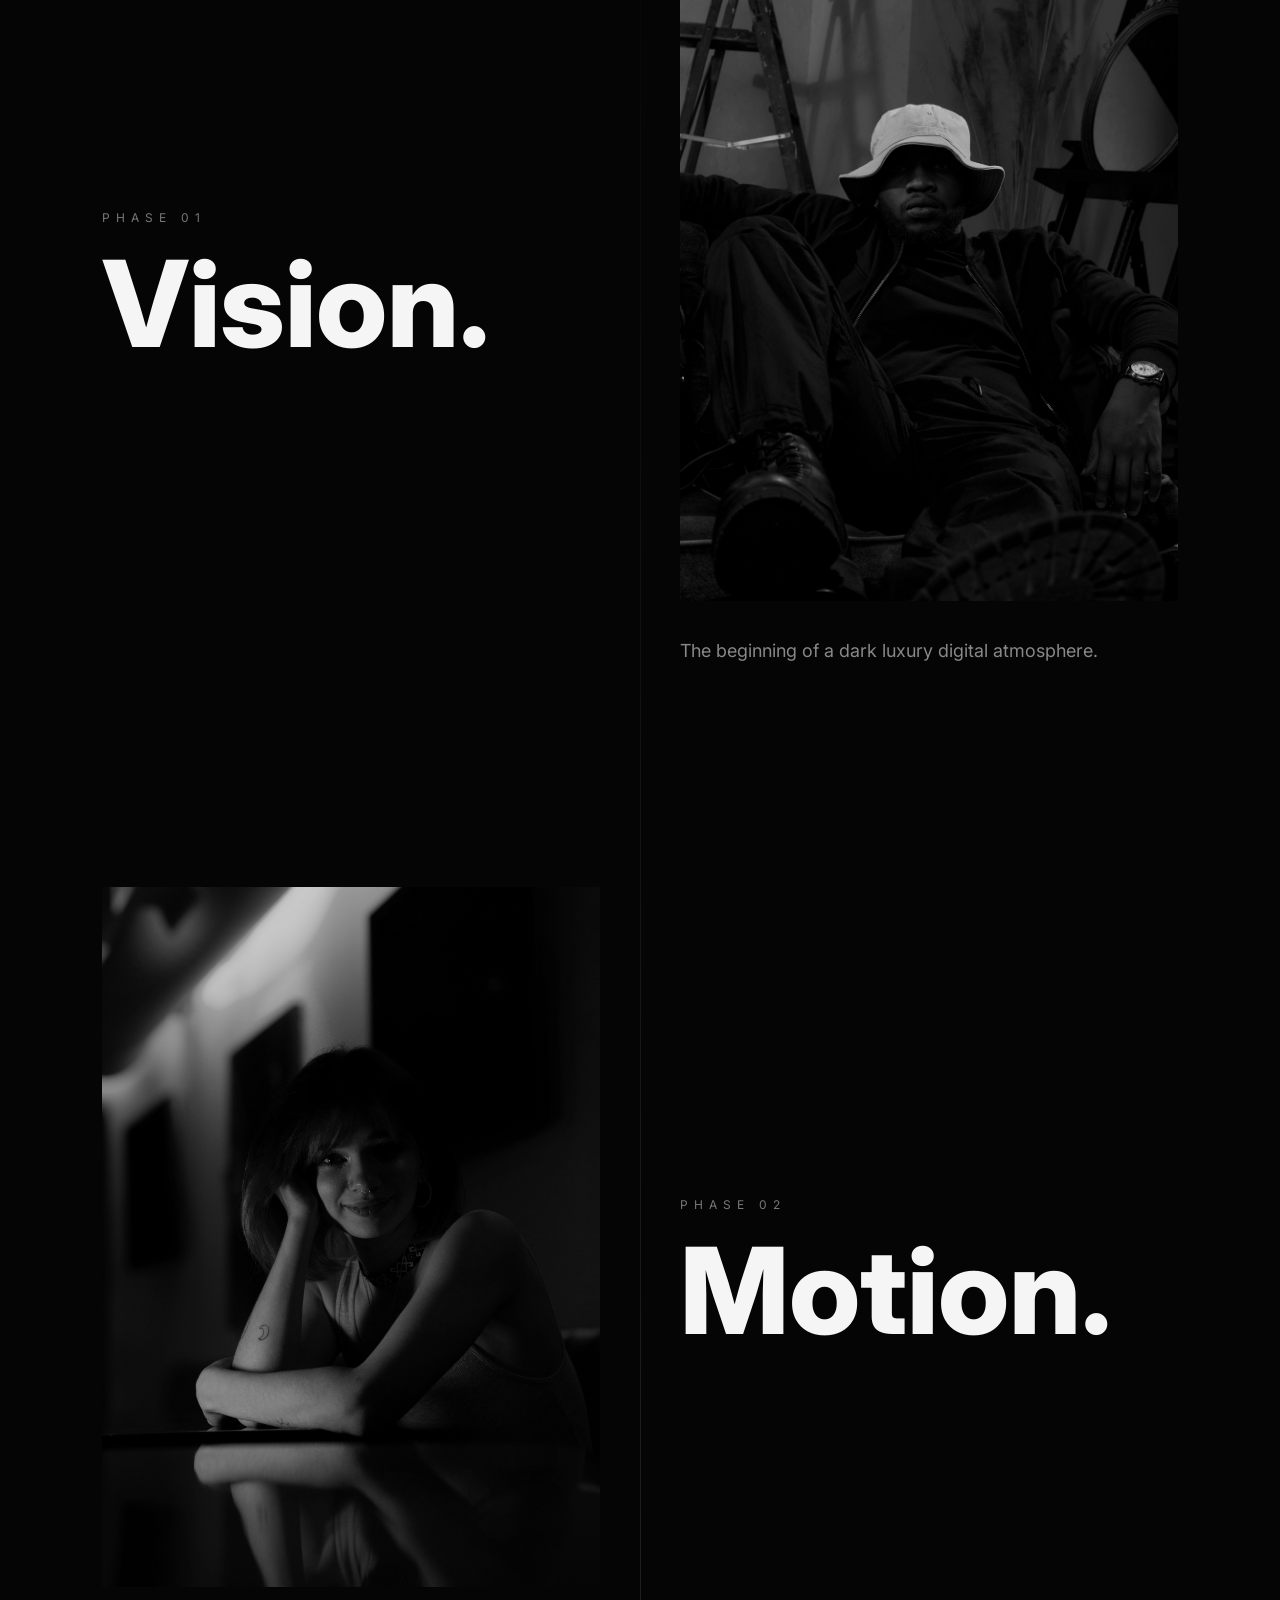
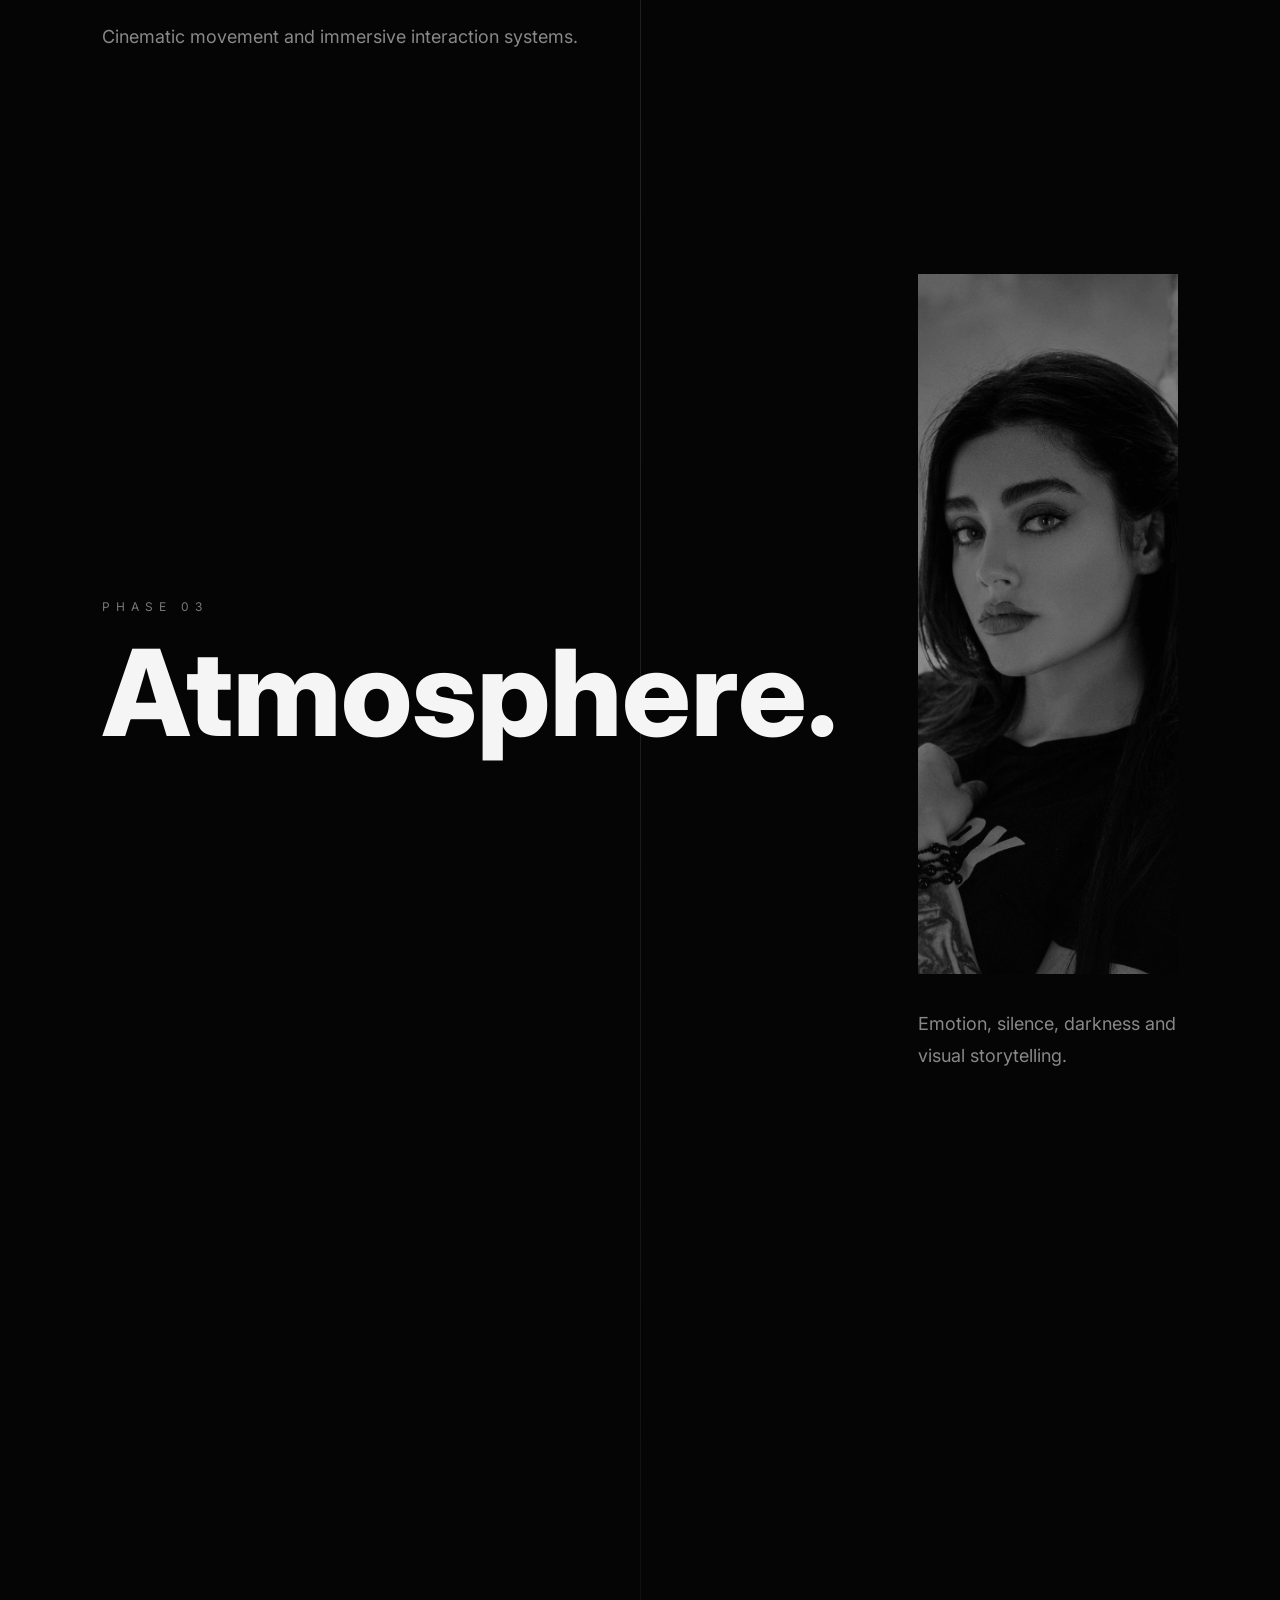
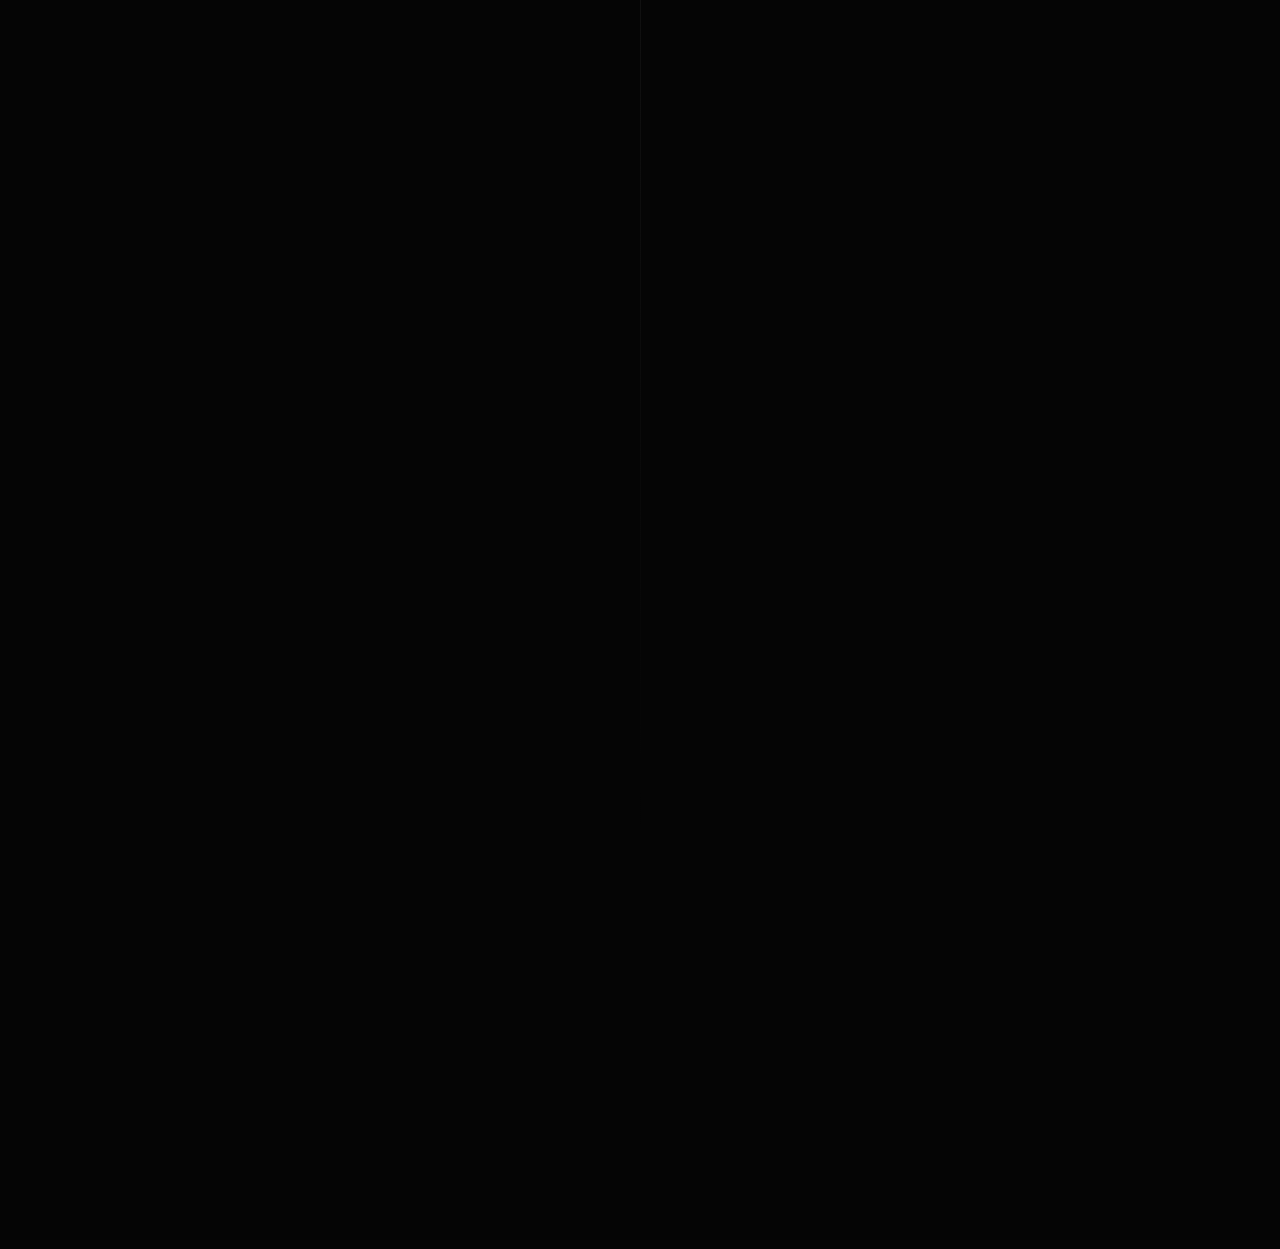
==== commit a63f152b: "Update index.html" ====
--- a/index.html
+++ b/index.html
@@ -275,6 +275,70 @@
 
 </section>
 
+  <!-- AI TERMINAL -->
+
+<section class="terminal-section">
+
+  <p class="terminal-small reveal">
+    AI INTERFACE
+  </p>
+
+  <h2 class="terminal-title reveal">
+    Enter the system.
+  </h2>
+
+  <div class="terminal reveal">
+
+    <!-- TOP -->
+
+    <div class="terminal-top">
+
+      <span class="dot red"></span>
+      <span class="dot yellow"></span>
+      <span class="dot green"></span>
+
+      <p>
+        REHAN_OS
+      </p>
+
+    </div>
+
+    <!-- BODY -->
+
+    <div class="terminal-body">
+
+      <div id="terminalOutput">
+
+        <p>
+          > System initialized...
+        </p>
+
+        <p>
+          > Type: help
+        </p>
+
+      </div>
+
+      <!-- INPUT -->
+
+      <div class="terminal-input">
+
+        <span>></span>
+
+        <input
+          type="text"
+          id="terminalInput"
+          placeholder="Enter command..."
+        >
+
+      </div>
+
+    </div>
+
+  </div>
+
+</section>
+ 
 <script src="script.js"></script>
 
 </body>
--- a/style.css
+++ b/style.css
@@ -404,3 +404,149 @@
     rgba(0,0,0,0.06),
     transparent 40%);
 }
+
+/* =========================
+   CINEMATIC TIMELINE
+========================= */
+
+.timeline {
+  padding: 180px 8%;
+
+  position: relative;
+}
+
+/* ITEM */
+
+.timeline-item {
+  display: grid;
+
+  grid-template-columns: 1fr 1fr;
+
+  gap: 80px;
+
+  align-items: center;
+
+  margin-bottom: 220px;
+}
+
+/* LEFT */
+
+.timeline-phase {
+  font-size: 12px;
+
+  letter-spacing: 6px;
+
+  color: #777;
+
+  margin-bottom: 25px;
+}
+
+.timeline-left h2 {
+  font-size: 120px;
+
+  line-height: 0.9;
+
+  font-weight: 800;
+}
+
+/* RIGHT */
+
+.timeline-right img {
+  width: 100%;
+
+  height: 700px;
+
+  object-fit: cover;
+
+  filter:
+    grayscale(100%)
+    brightness(0.8);
+
+  transition: 1s ease;
+}
+
+.timeline-right img:hover {
+  filter:
+    grayscale(0%)
+    brightness(1);
+
+  transform: scale(1.03);
+}
+
+.timeline-right p {
+  margin-top: 30px;
+
+  color: #888;
+
+  font-size: 18px;
+
+  line-height: 1.8;
+
+  max-width: 500px;
+}
+
+/* ALTERNATING */
+
+.timeline-item:nth-child(even) .timeline-left {
+  order: 2;
+}
+
+.timeline-item:nth-child(even) .timeline-right {
+  order: 1;
+}
+
+/* LINE */
+
+.timeline::before {
+  content: "";
+
+  position: absolute;
+
+  left: 50%;
+
+  top: 0;
+
+  width: 1px;
+
+  height: 100%;
+
+  background:
+    linear-gradient(
+      to bottom,
+      transparent,
+      rgba(255,255,255,0.12),
+      transparent
+    );
+}
+
+/* RESPONSIVE */
+
+@media (max-width: 1000px) {
+
+  .timeline-item {
+    grid-template-columns: 1fr;
+
+    gap: 50px;
+  }
+
+  .timeline-left h2 {
+    font-size: 70px;
+  }
+
+  .timeline::before {
+    display: none;
+  }
+
+}
+
+@media (max-width: 768px) {
+
+  .timeline-left h2 {
+    font-size: 52px;
+  }
+
+  .timeline-right img {
+    height: 500px;
+  }
+
+}
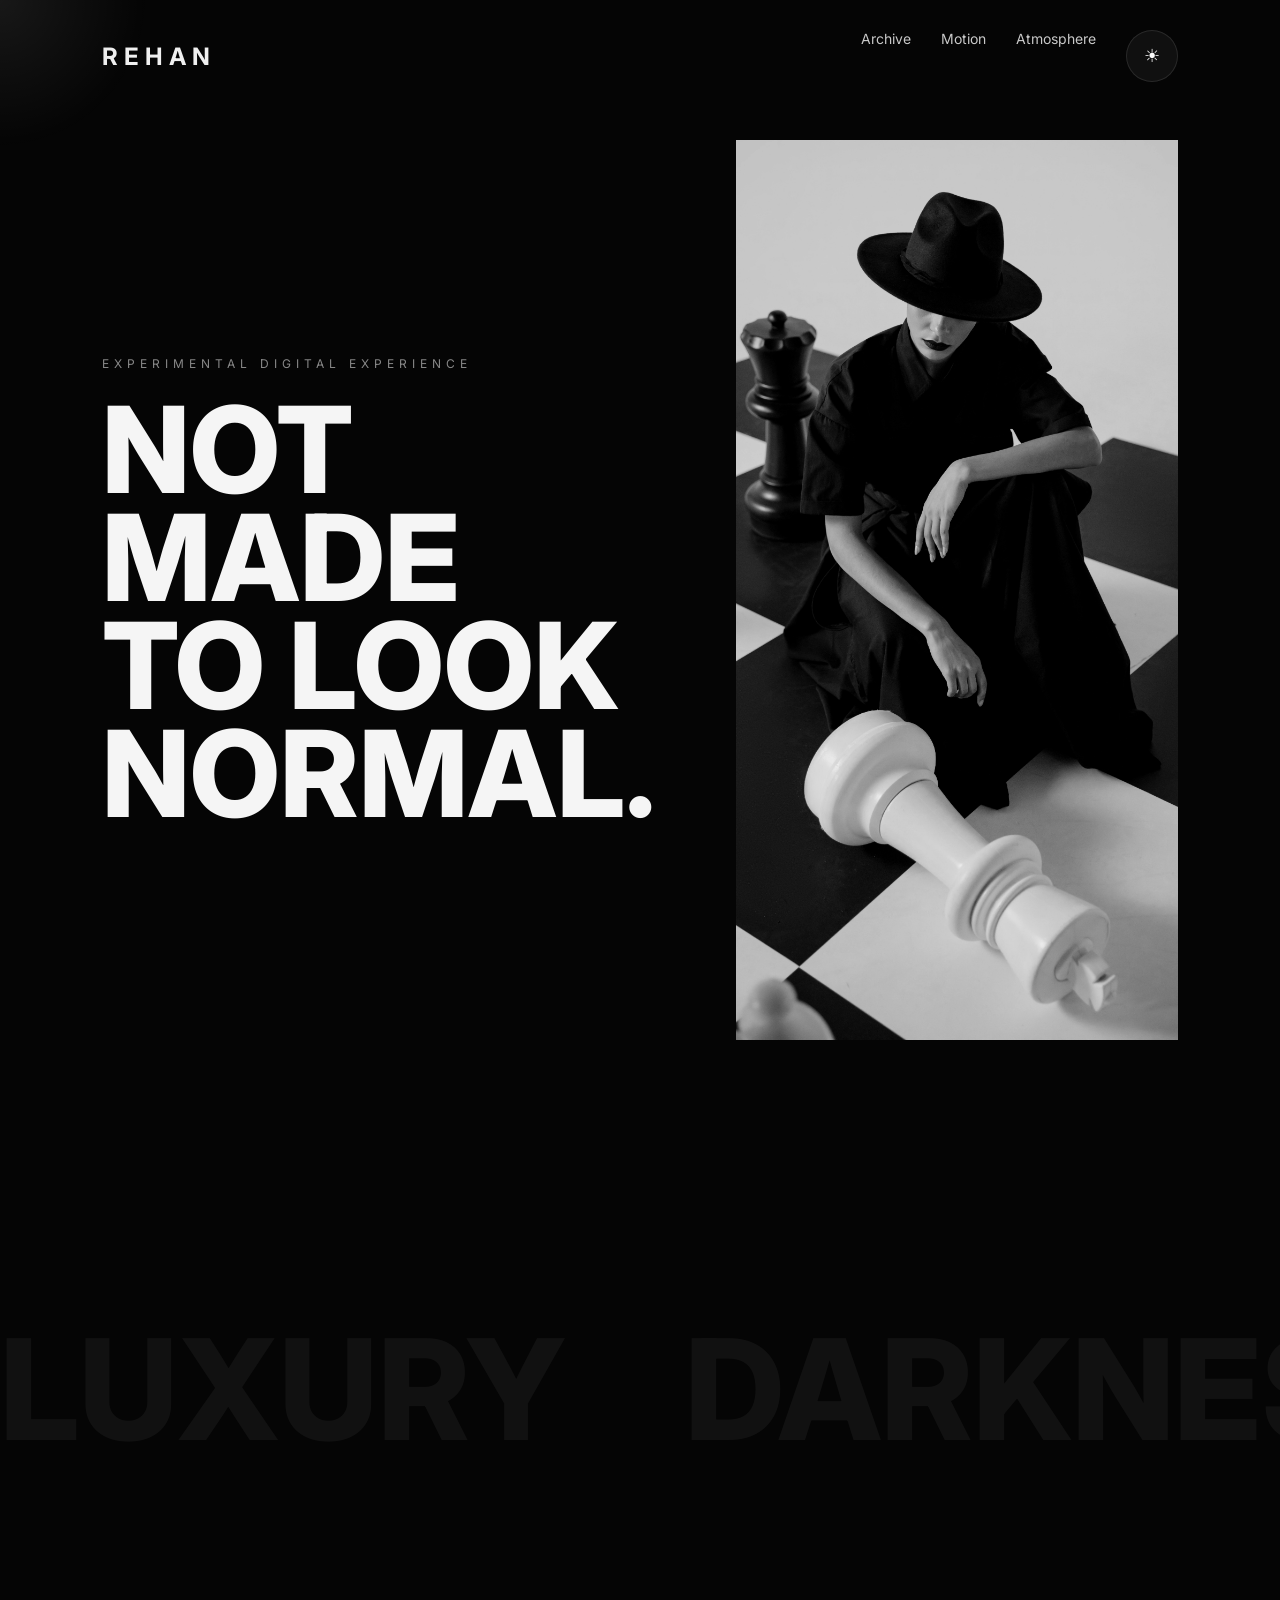
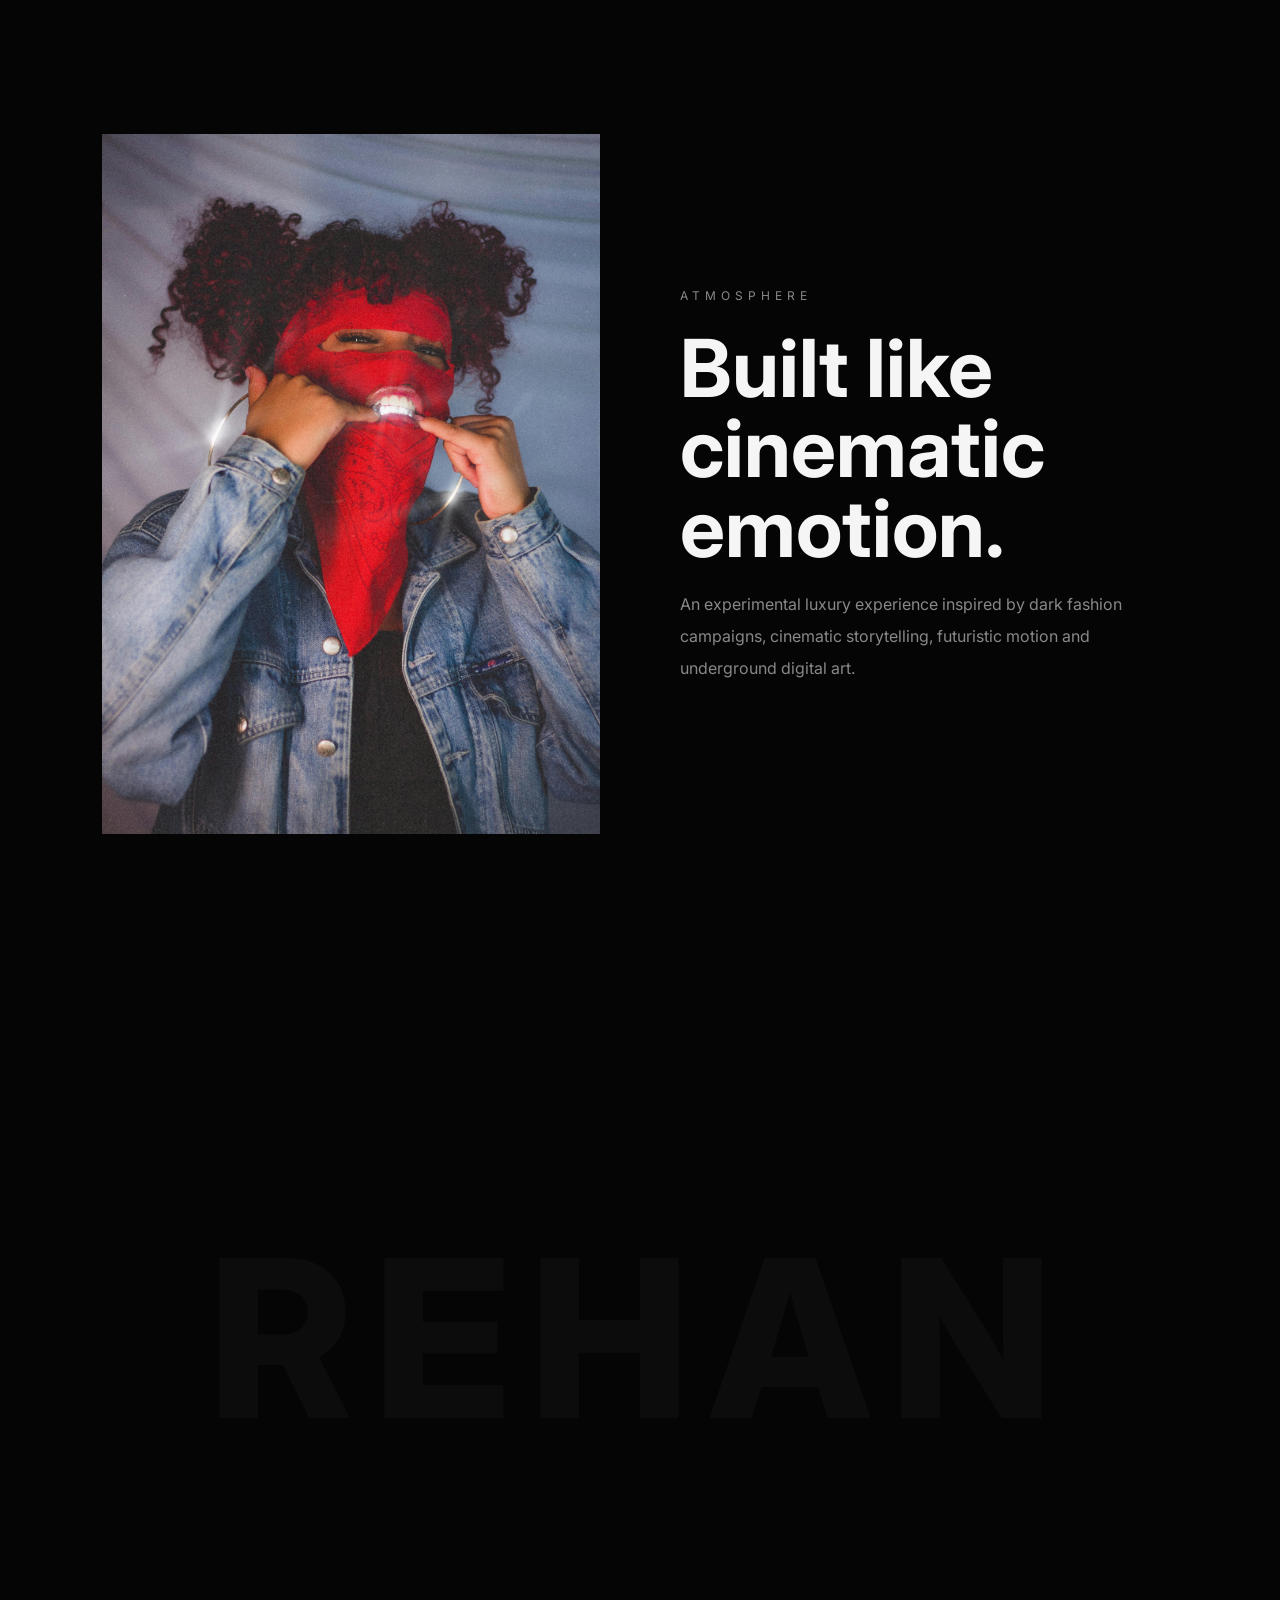
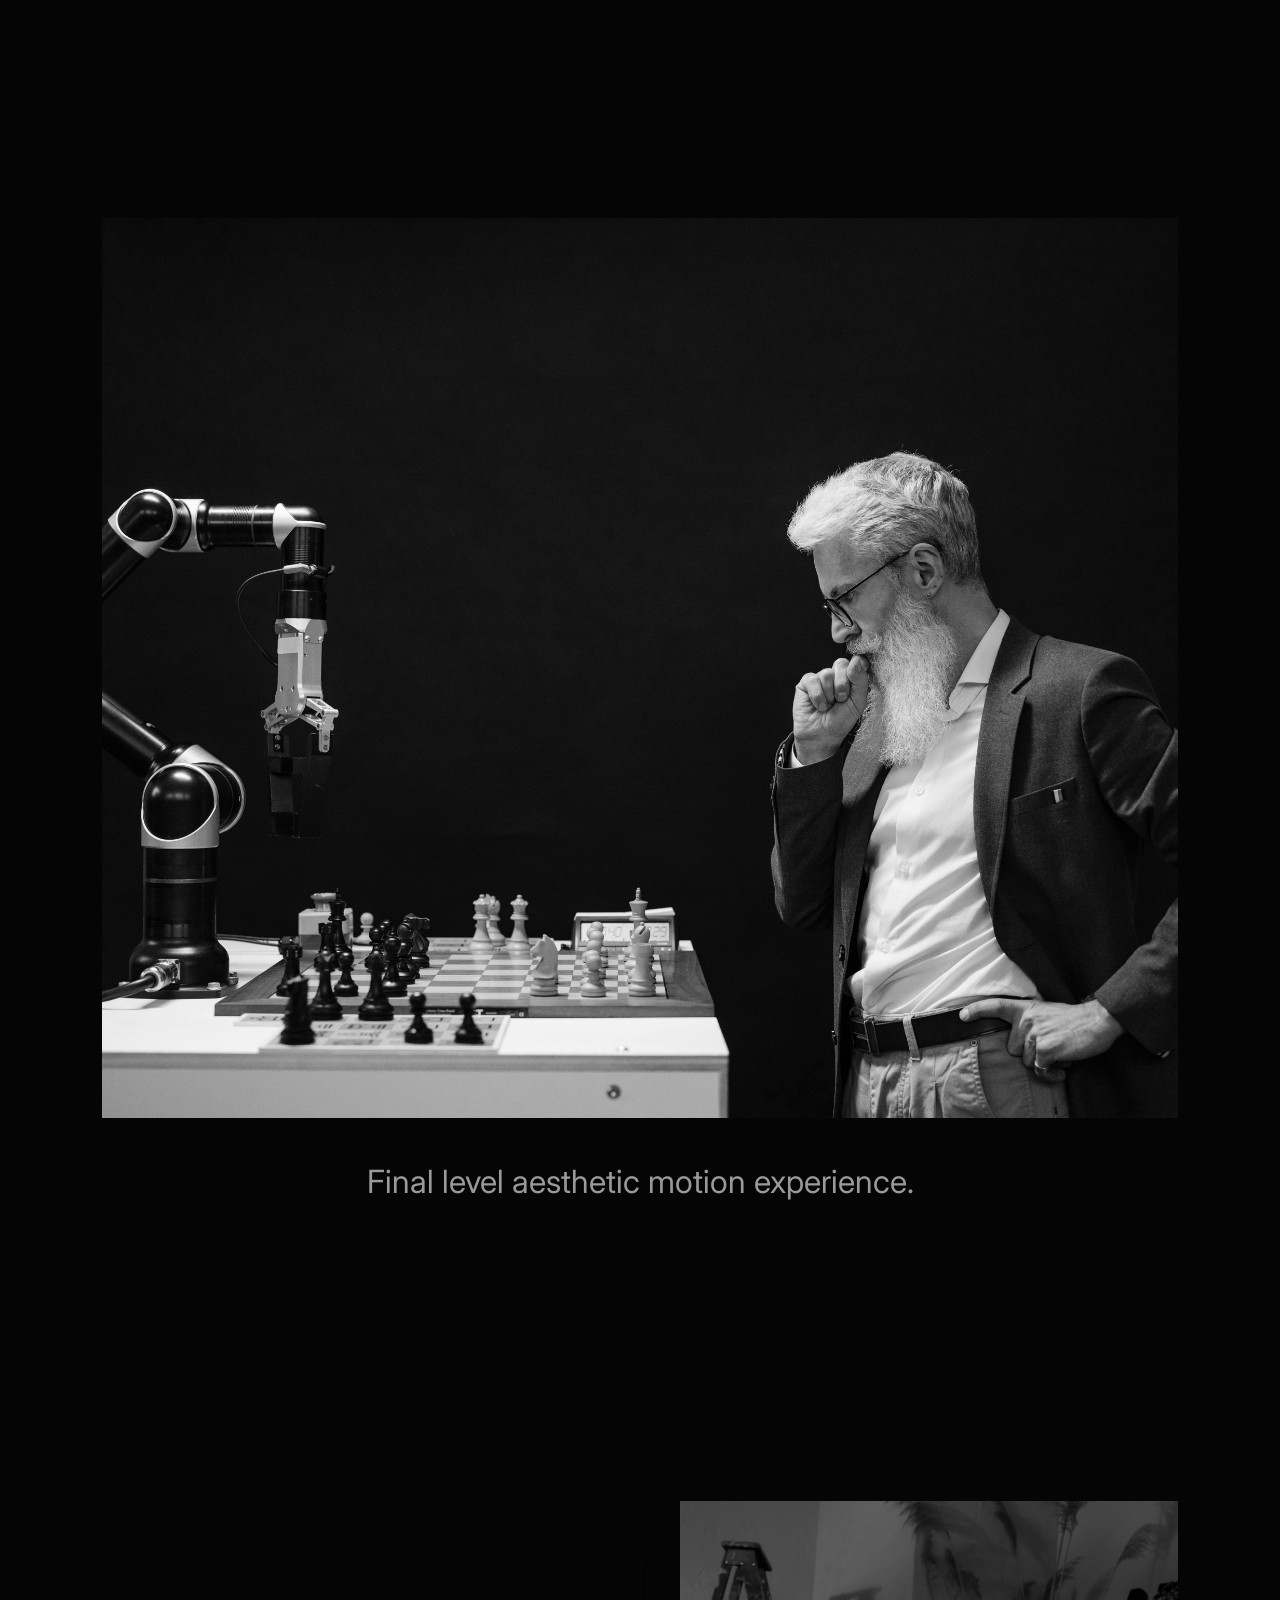
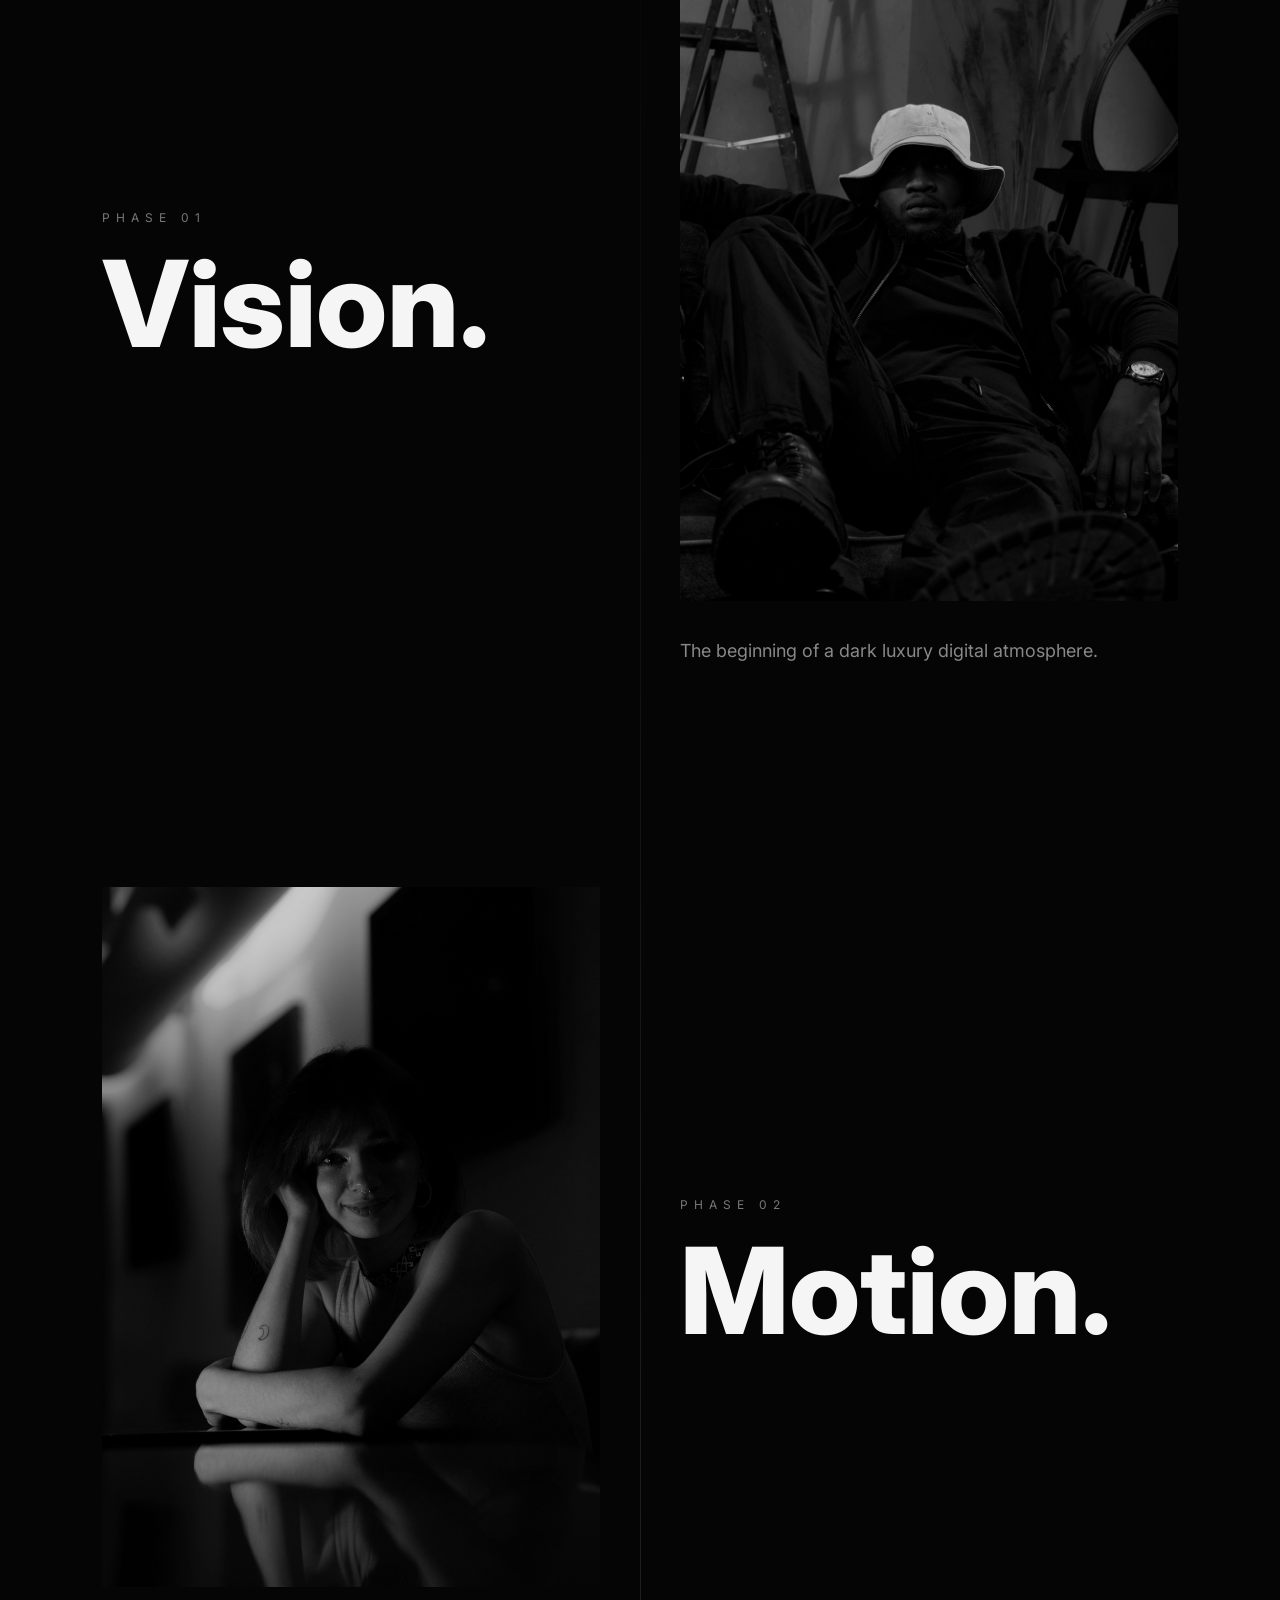
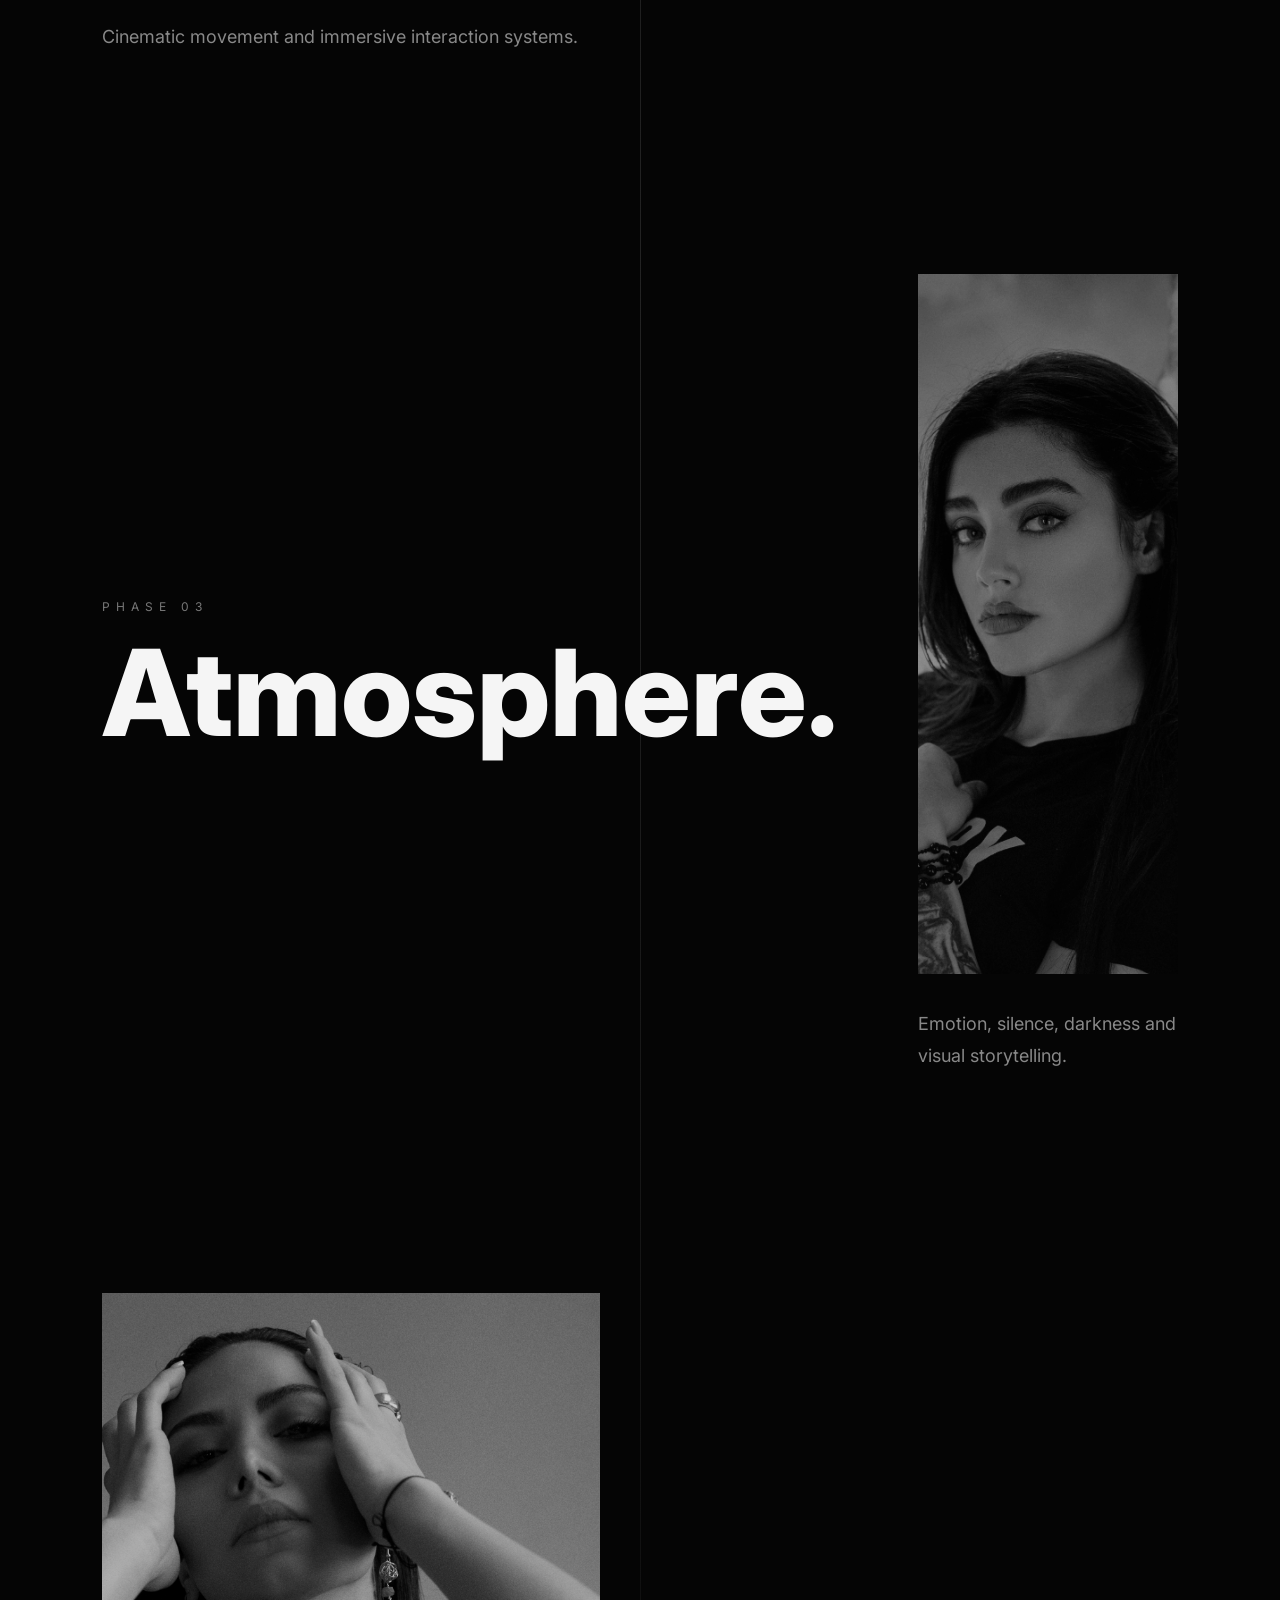
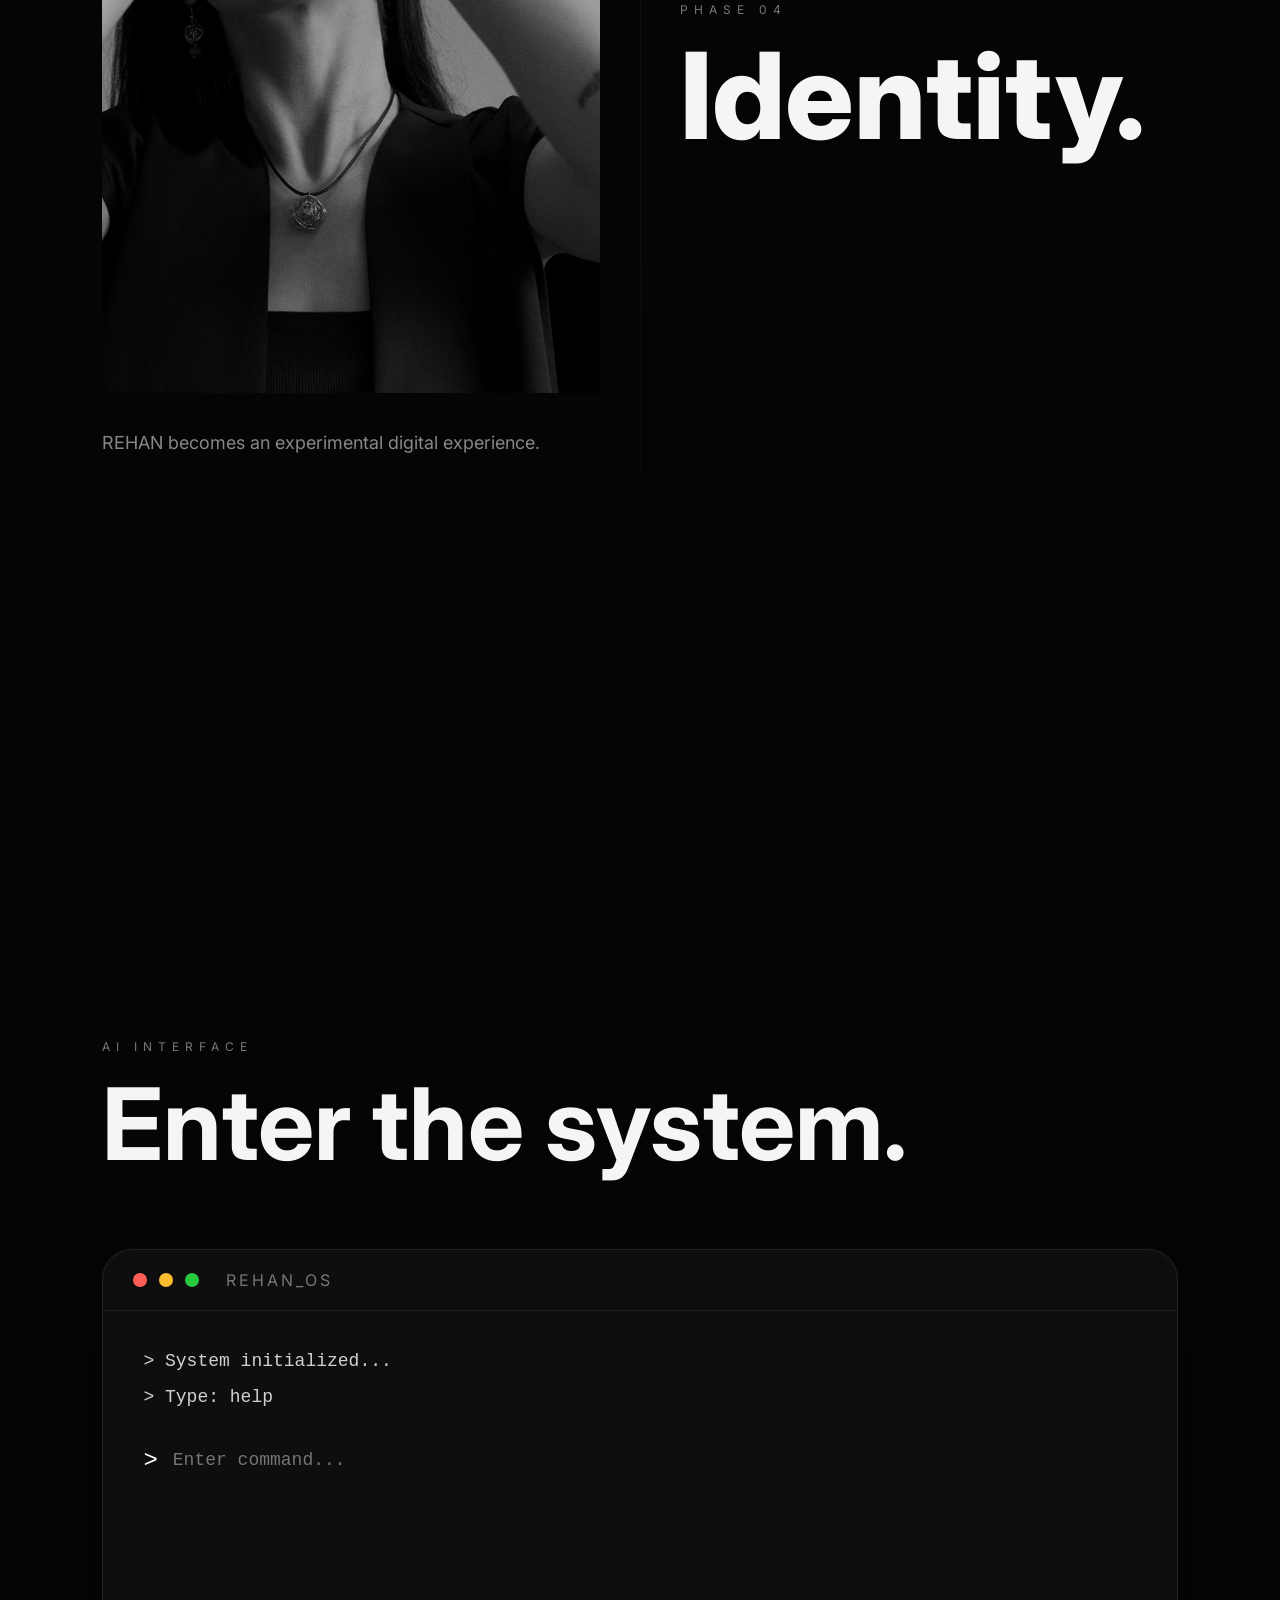
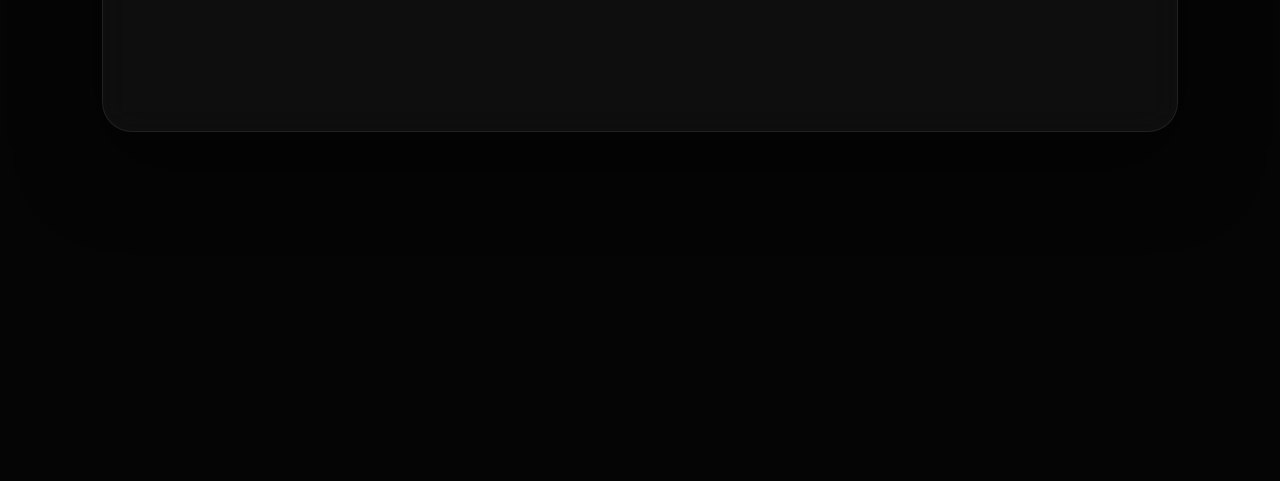
==== commit 1f68de06: "Add black hole section to index.html" ====
--- a/index.html
+++ b/index.html
@@ -338,6 +338,39 @@
   </div>
 
 </section>
+
+  <!-- BLACK HOLE -->
+
+<section class="blackhole-section">
+
+  <p class="blackhole-small reveal">
+    SINGULARITY
+  </p>
+
+  <h2 class="blackhole-title reveal">
+    Enter
+    the void.
+  </h2>
+
+  <!-- HOLE -->
+
+  <div class="blackhole-container">
+
+    <div class="blackhole-glow"></div>
+
+    <div class="blackhole"></div>
+
+    <div class="orbit orbit1"></div>
+    <div class="orbit orbit2"></div>
+    <div class="orbit orbit3"></div>
+
+  </div>
+
+  <p class="blackhole-text reveal">
+    Gravity of atmosphere, motion and silence.
+  </p>
+
+</section>
  
 <script src="script.js"></script>
 
--- a/style.css
+++ b/style.css
@@ -550,3 +550,174 @@
   }
 
 }
+
+/* =========================
+   TERMINAL
+========================= */
+
+.terminal-section {
+  padding: 180px 8%;
+}
+
+/* TITLE */
+
+.terminal-small {
+  font-size: 12px;
+
+  letter-spacing: 6px;
+
+  color: #777;
+
+  margin-bottom: 25px;
+}
+
+.terminal-title {
+  font-size: 100px;
+
+  line-height: 0.9;
+
+  margin-bottom: 80px;
+}
+
+/* TERMINAL */
+
+.terminal {
+  width: 100%;
+
+  background: rgba(255,255,255,0.04);
+
+  border:
+    1px solid rgba(255,255,255,0.08);
+
+  border-radius: 30px;
+
+  overflow: hidden;
+
+  backdrop-filter: blur(16px);
+
+  box-shadow:
+    0 30px 80px rgba(0,0,0,0.5);
+}
+
+/* TOP BAR */
+
+.terminal-top {
+  display: flex;
+  align-items: center;
+
+  gap: 12px;
+
+  padding: 20px 30px;
+
+  border-bottom:
+    1px solid rgba(255,255,255,0.08);
+}
+
+.dot {
+  width: 14px;
+  height: 14px;
+
+  border-radius: 50%;
+}
+
+.red {
+  background: #ff5f56;
+}
+
+.yellow {
+  background: #ffbd2e;
+}
+
+.green {
+  background: #27c93f;
+}
+
+.terminal-top p {
+  margin-left: 15px;
+
+  color: #777;
+
+  letter-spacing: 3px;
+}
+
+/* BODY */
+
+.terminal-body {
+  padding: 40px;
+
+  min-height: 420px;
+
+  font-family: monospace;
+
+  font-size: 18px;
+}
+
+#terminalOutput p {
+  margin-bottom: 16px;
+
+  color: #d1d1d1;
+}
+
+/* INPUT */
+
+.terminal-input {
+  display: flex;
+  align-items: center;
+
+  gap: 15px;
+
+  margin-top: 40px;
+}
+
+.terminal-input span {
+  font-size: 24px;
+
+  color: white;
+}
+
+.terminal-input input {
+  width: 100%;
+
+  background: transparent;
+
+  border: none;
+
+  outline: none;
+
+  color: white;
+
+  font-size: 18px;
+
+  font-family: monospace;
+}
+
+/* GLOW */
+
+.terminal:hover {
+  border-color:
+    rgba(255,255,255,0.15);
+}
+
+/* RESPONSIVE */
+
+@media (max-width: 1000px) {
+
+  .terminal-title {
+    font-size: 70px;
+  }
+
+}
+
+@media (max-width: 768px) {
+
+  .terminal-title {
+    font-size: 50px;
+  }
+
+  .terminal-body {
+    padding: 25px;
+
+    font-size: 15px;
+  }
+
+}
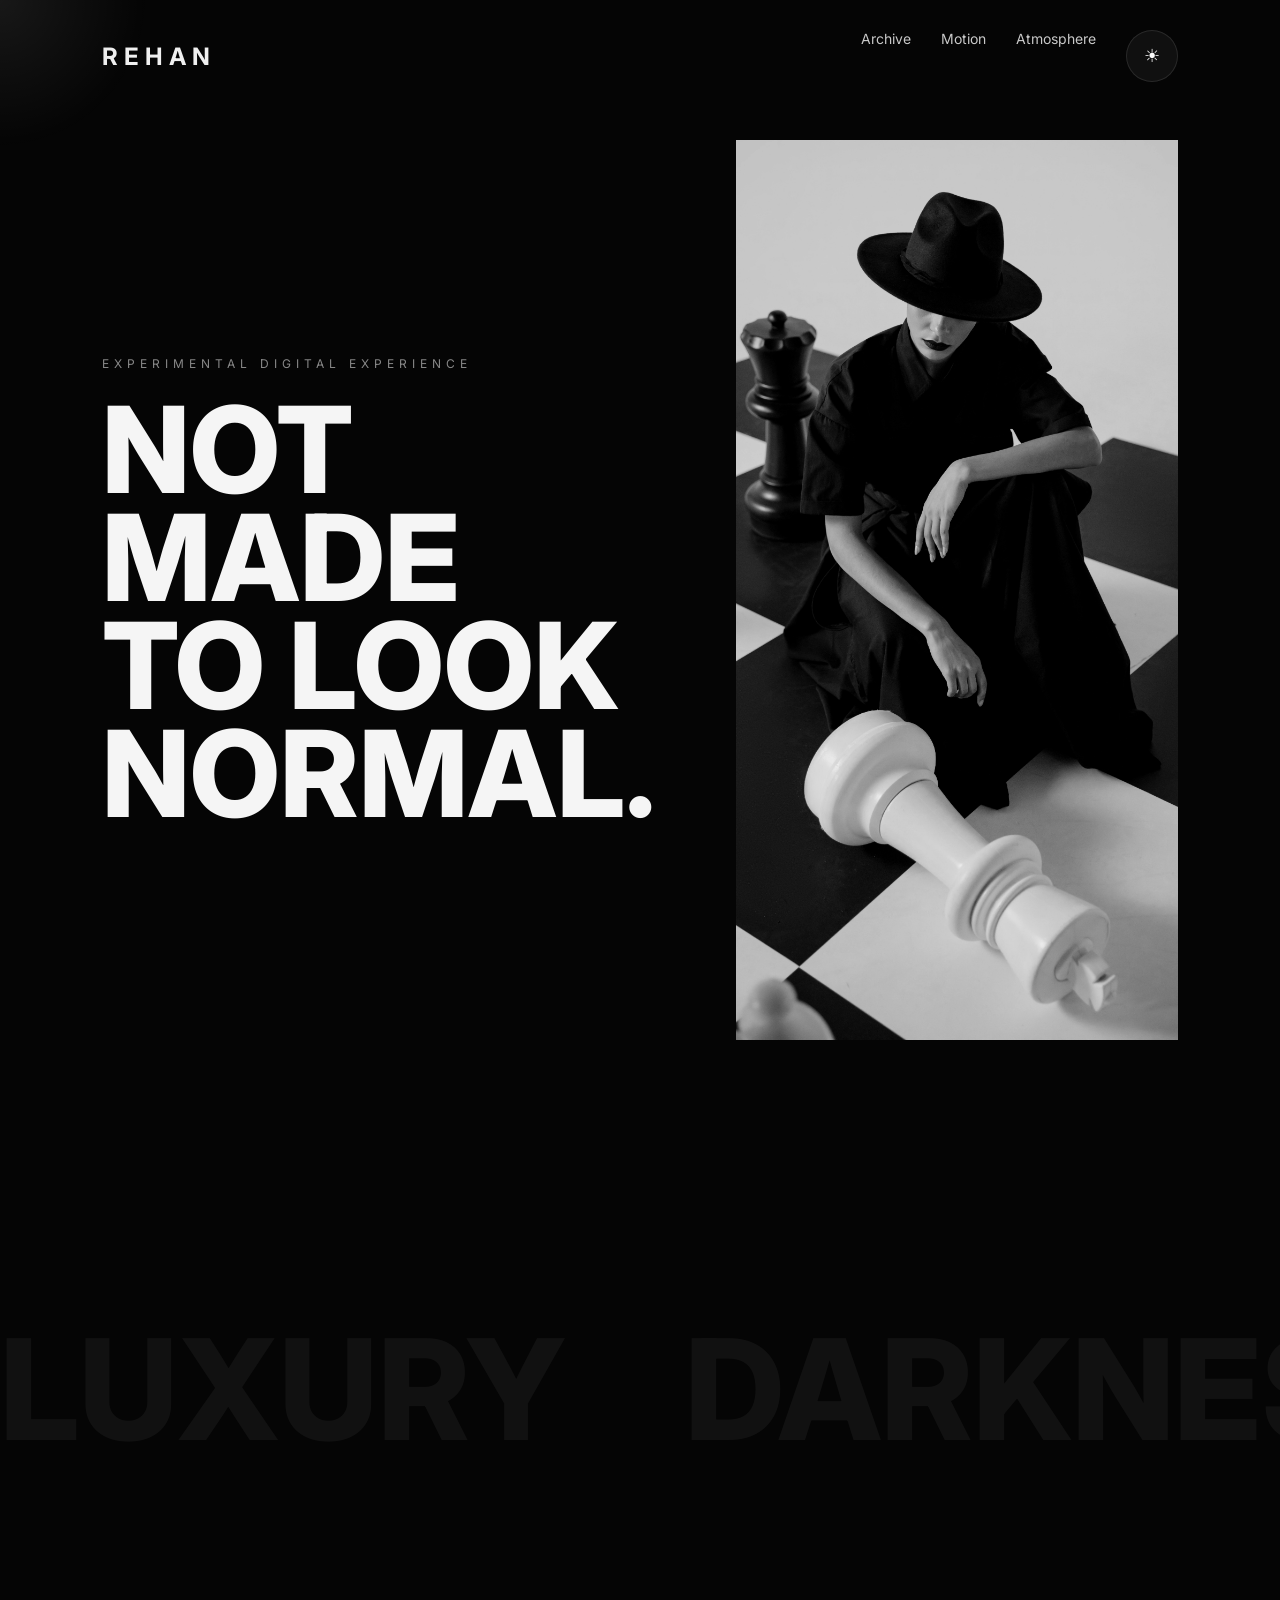
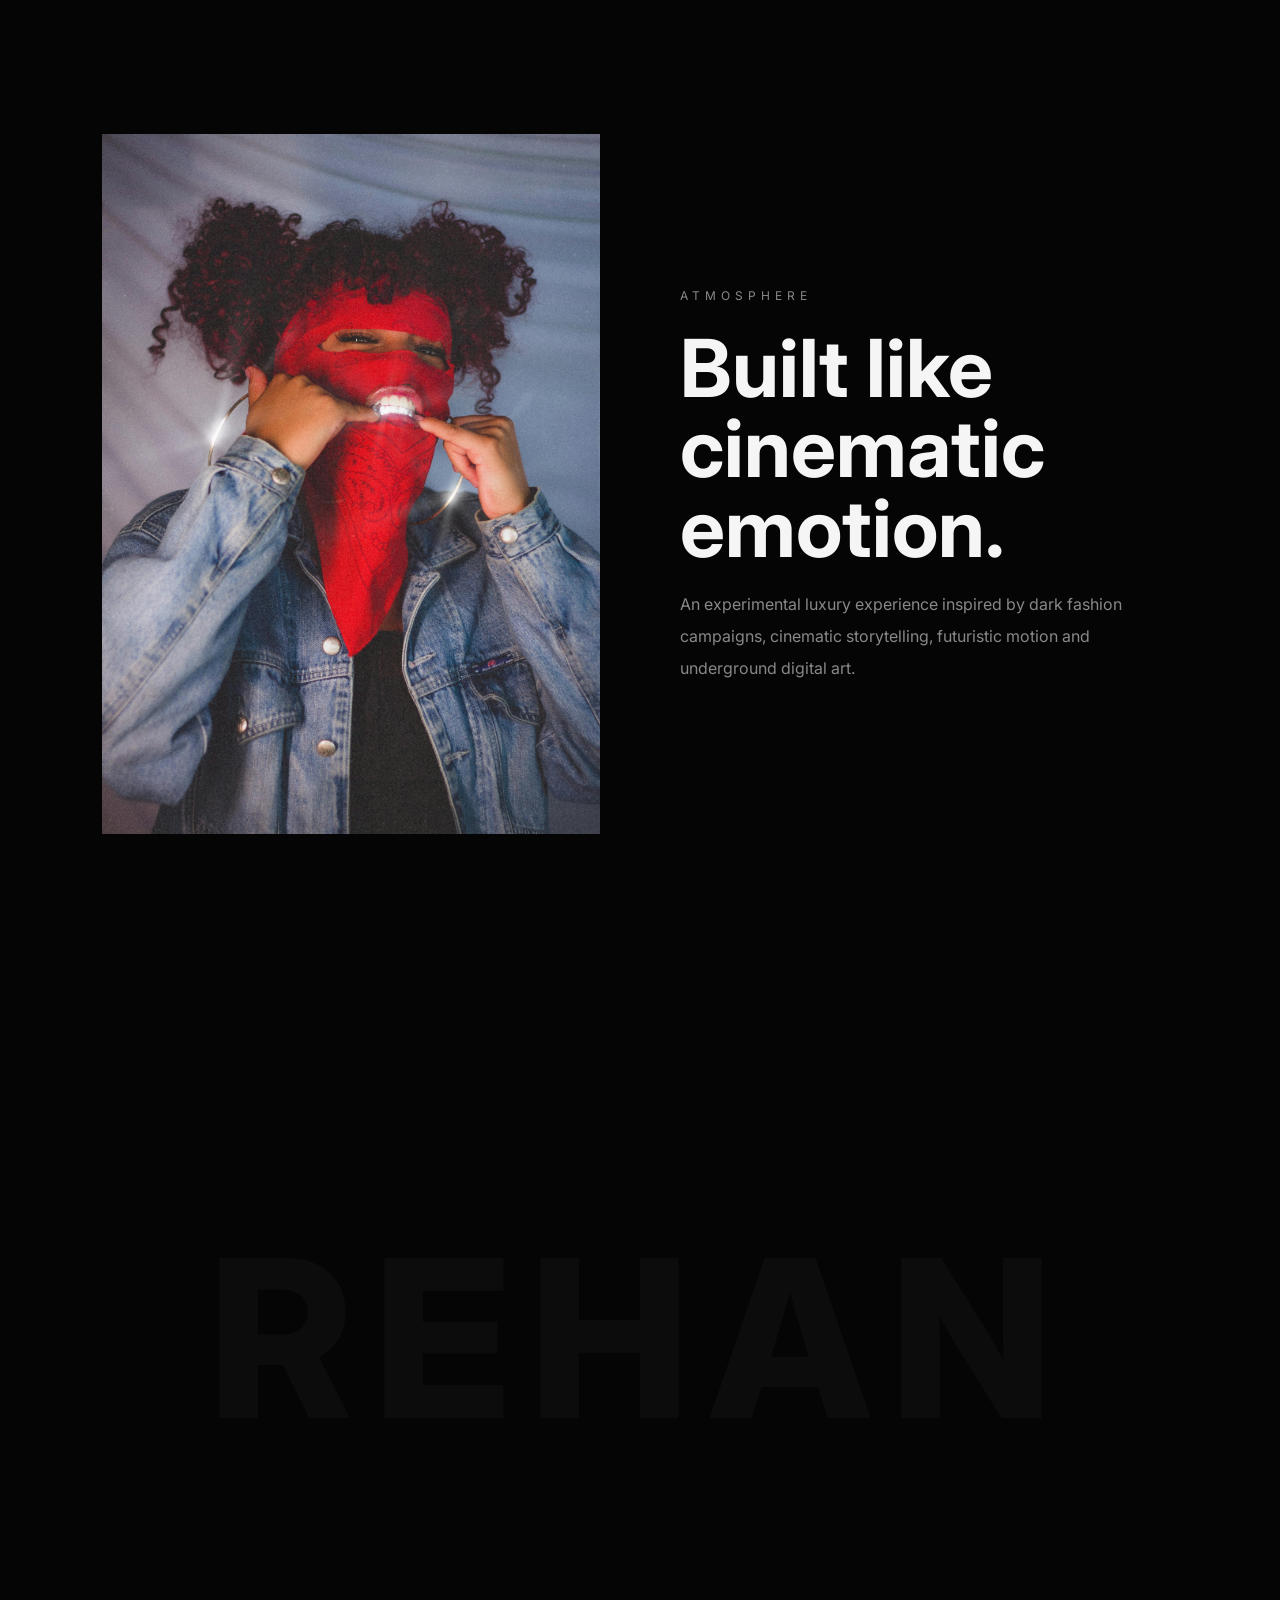
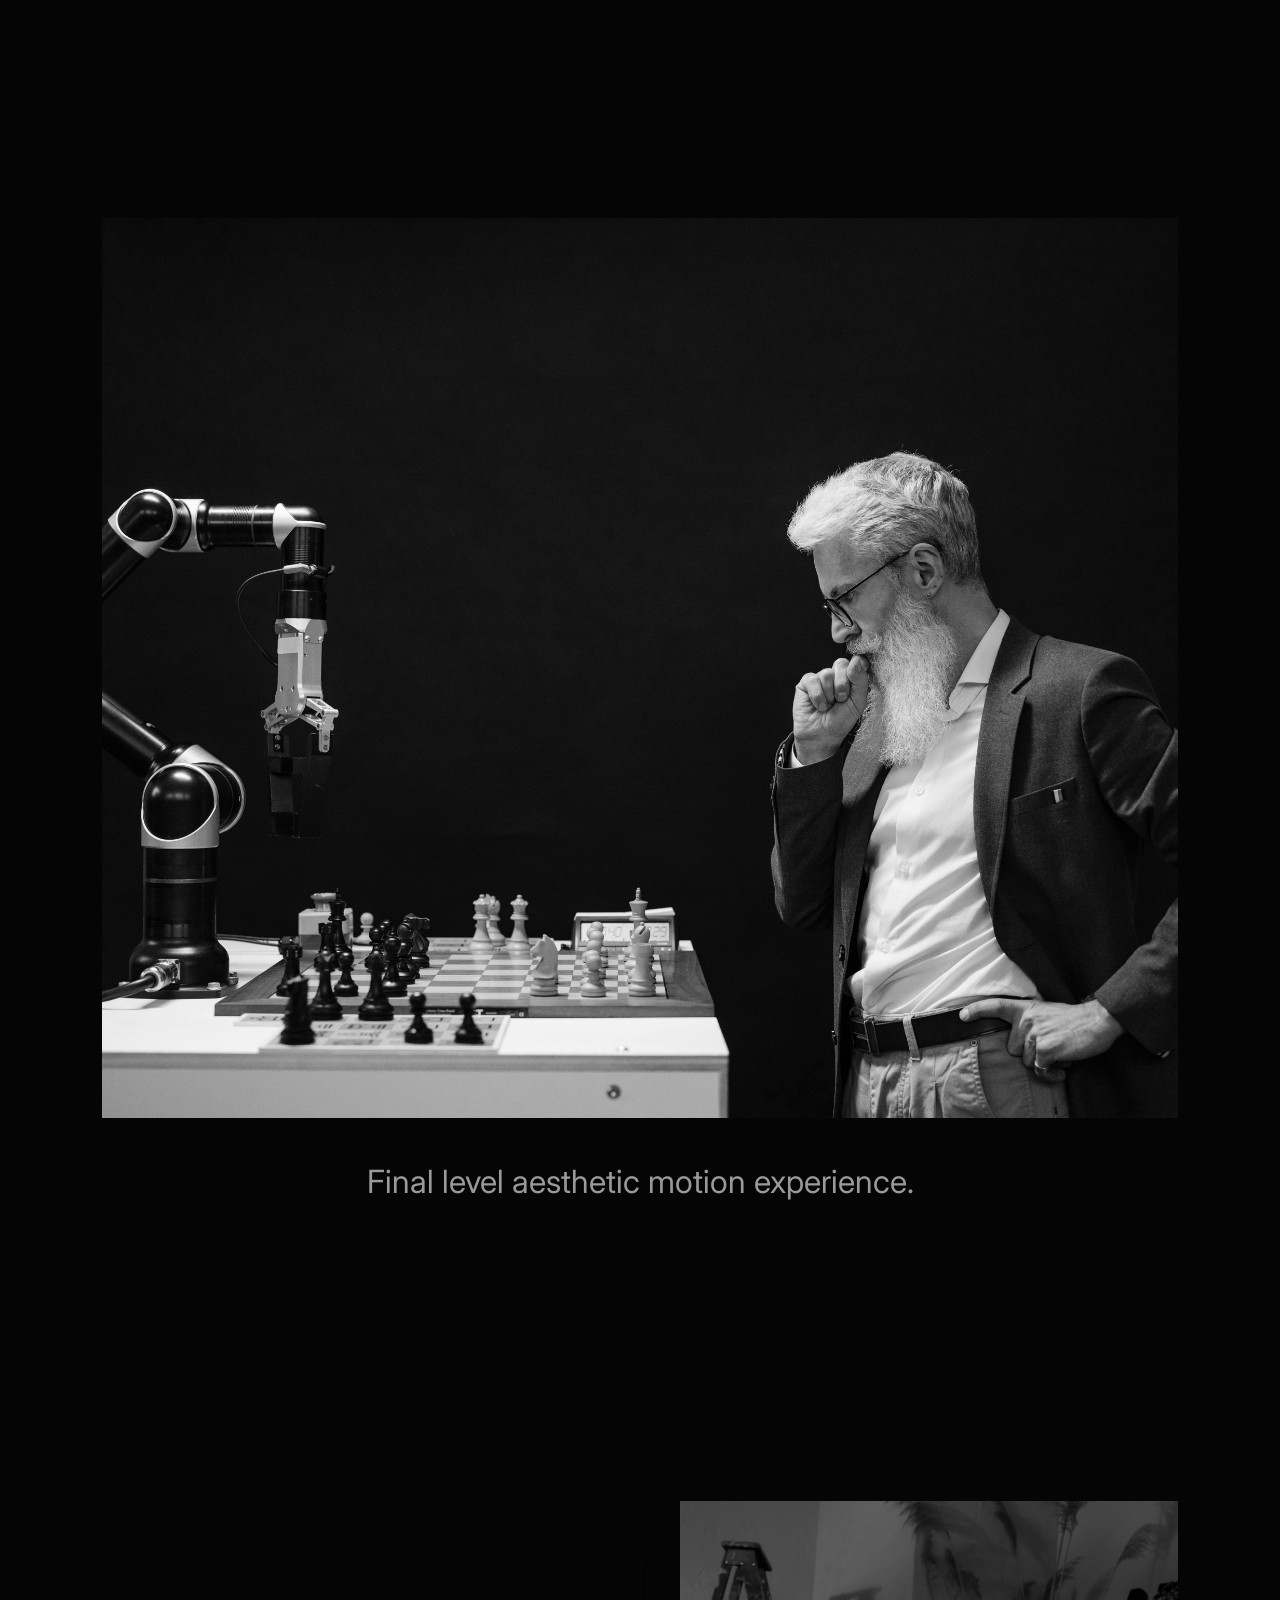
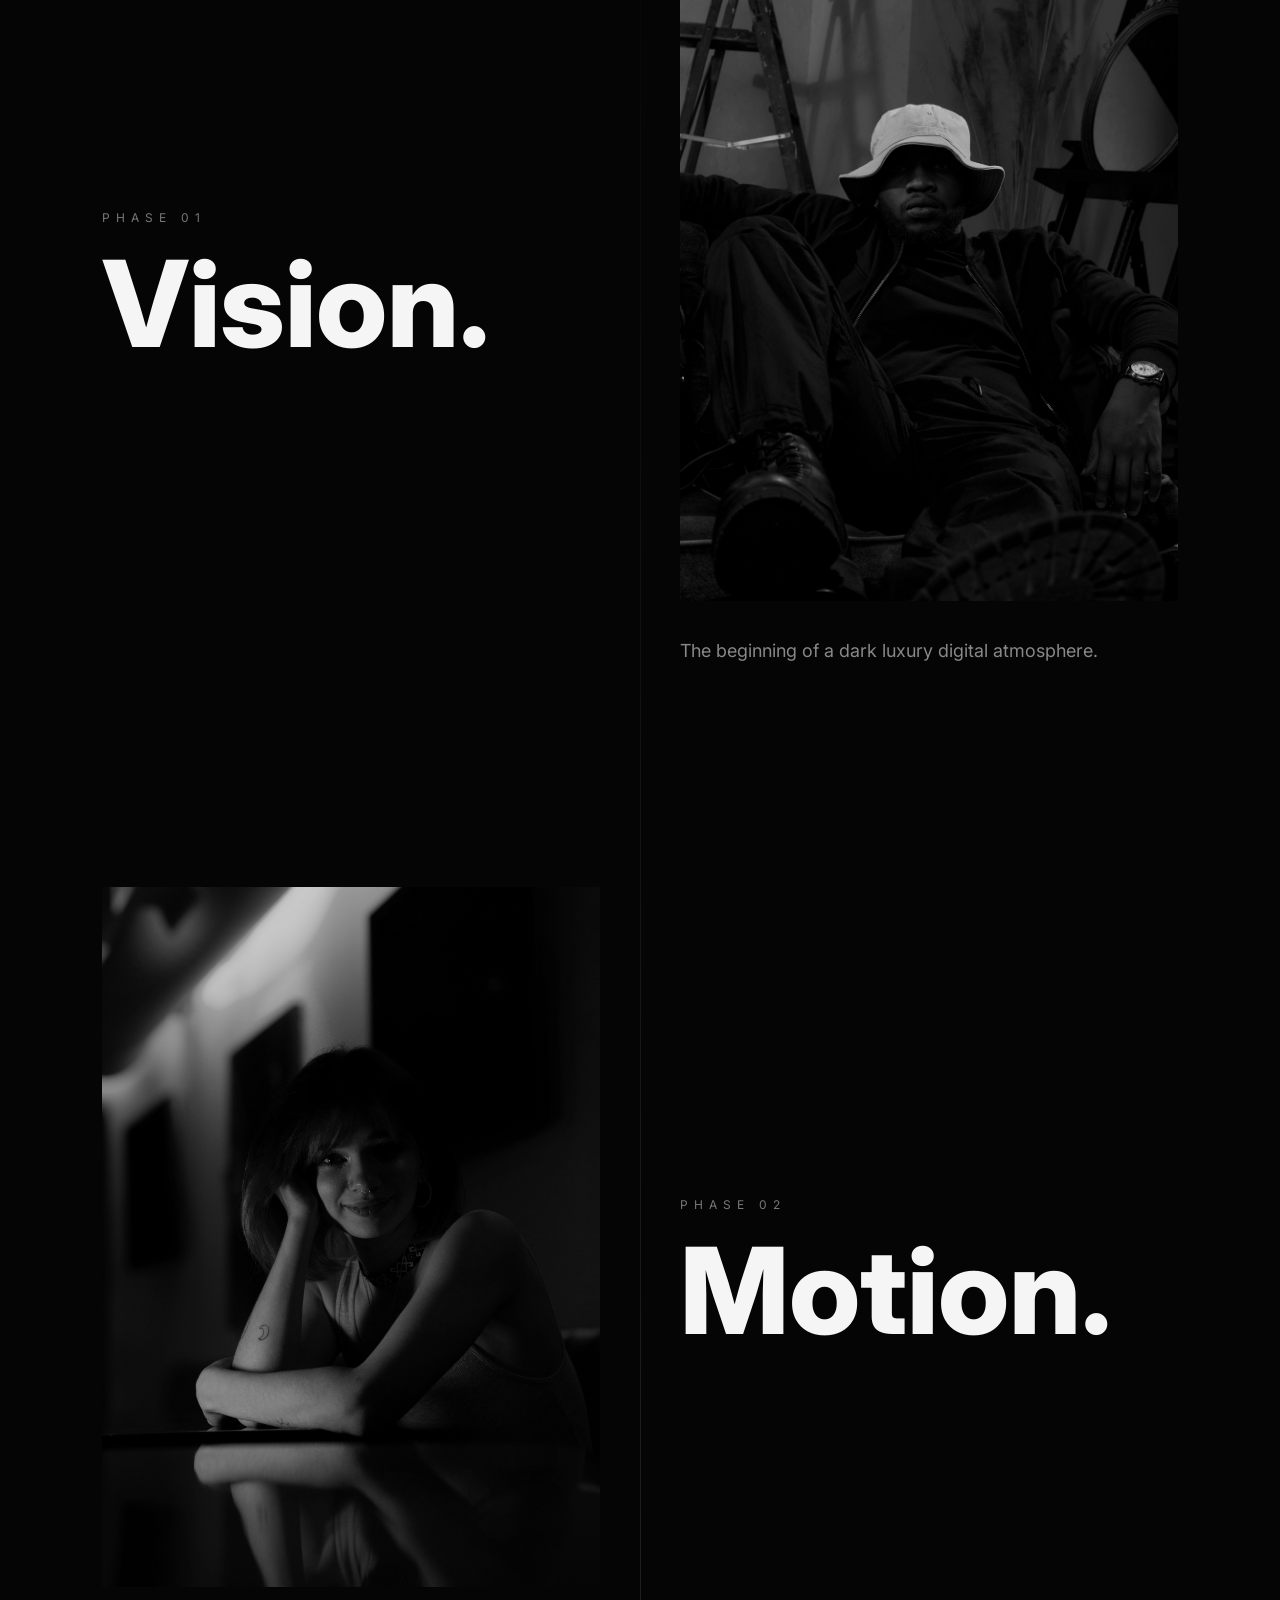
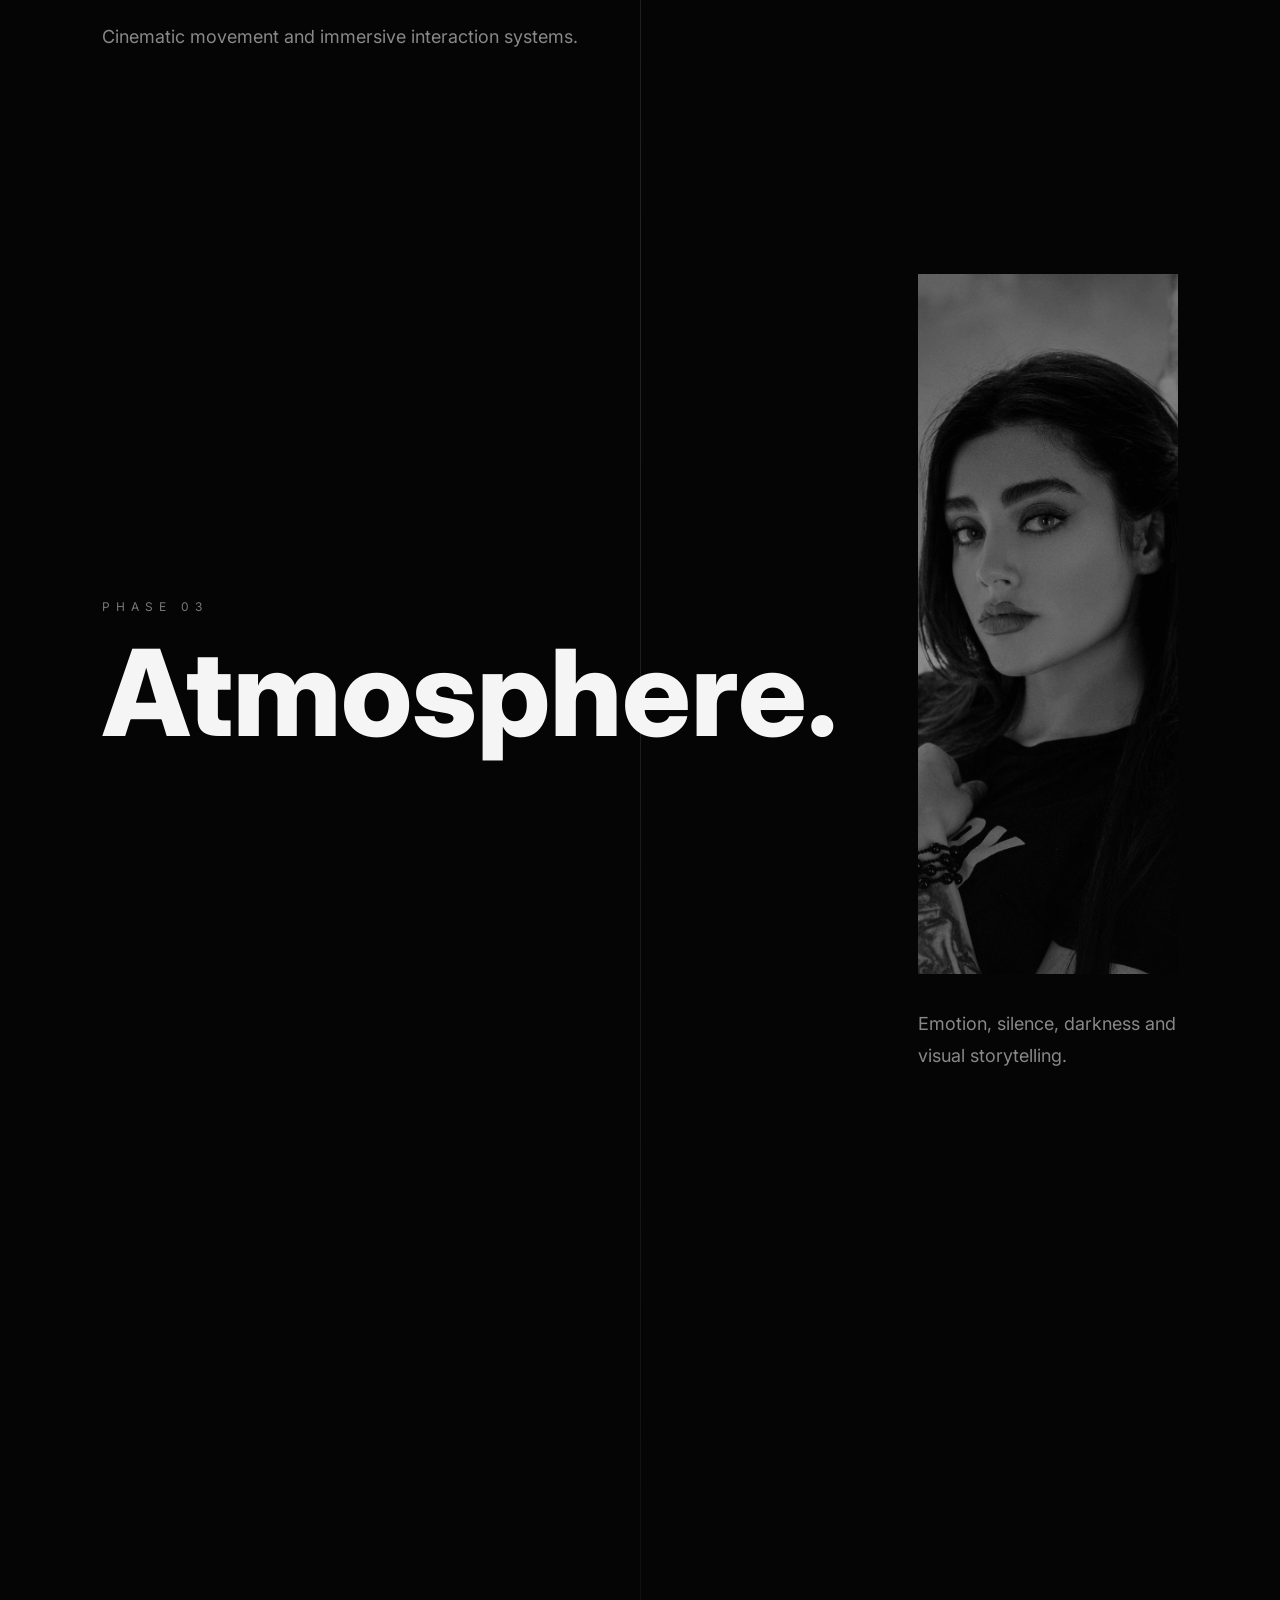
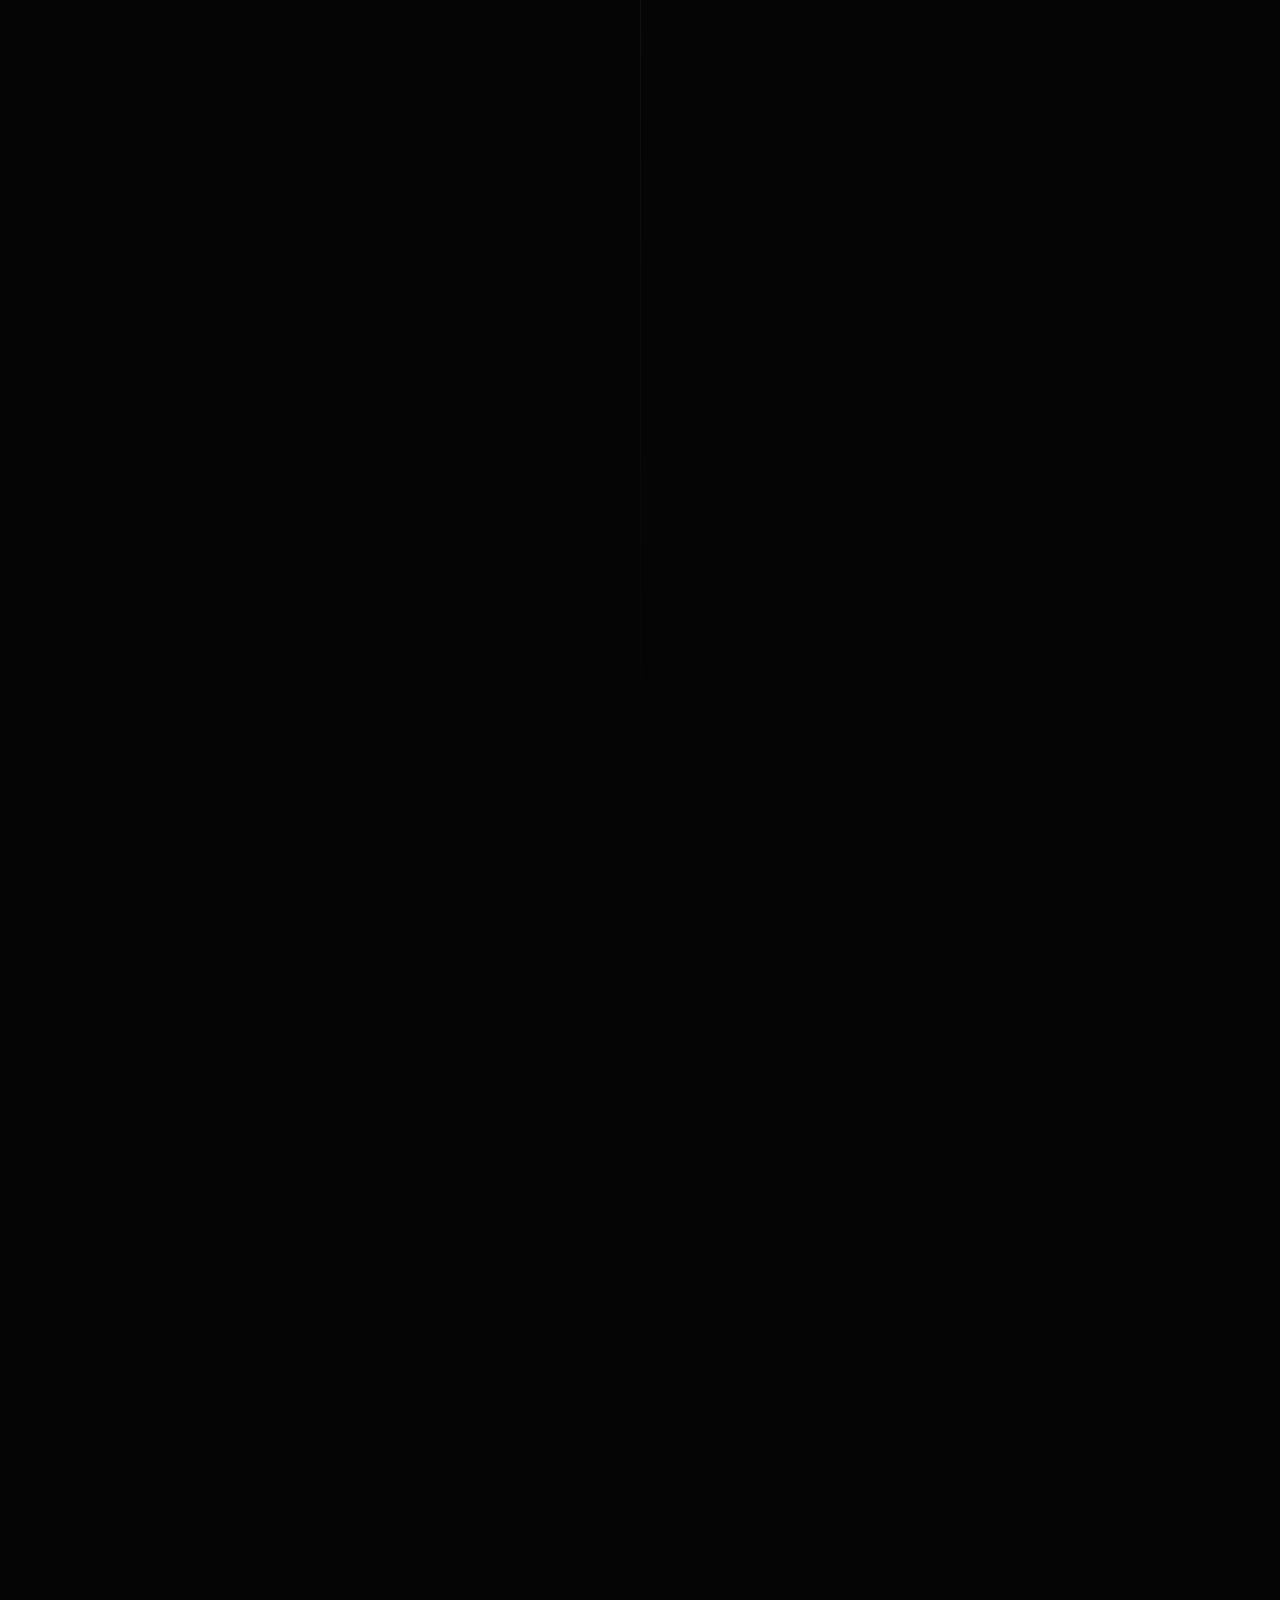
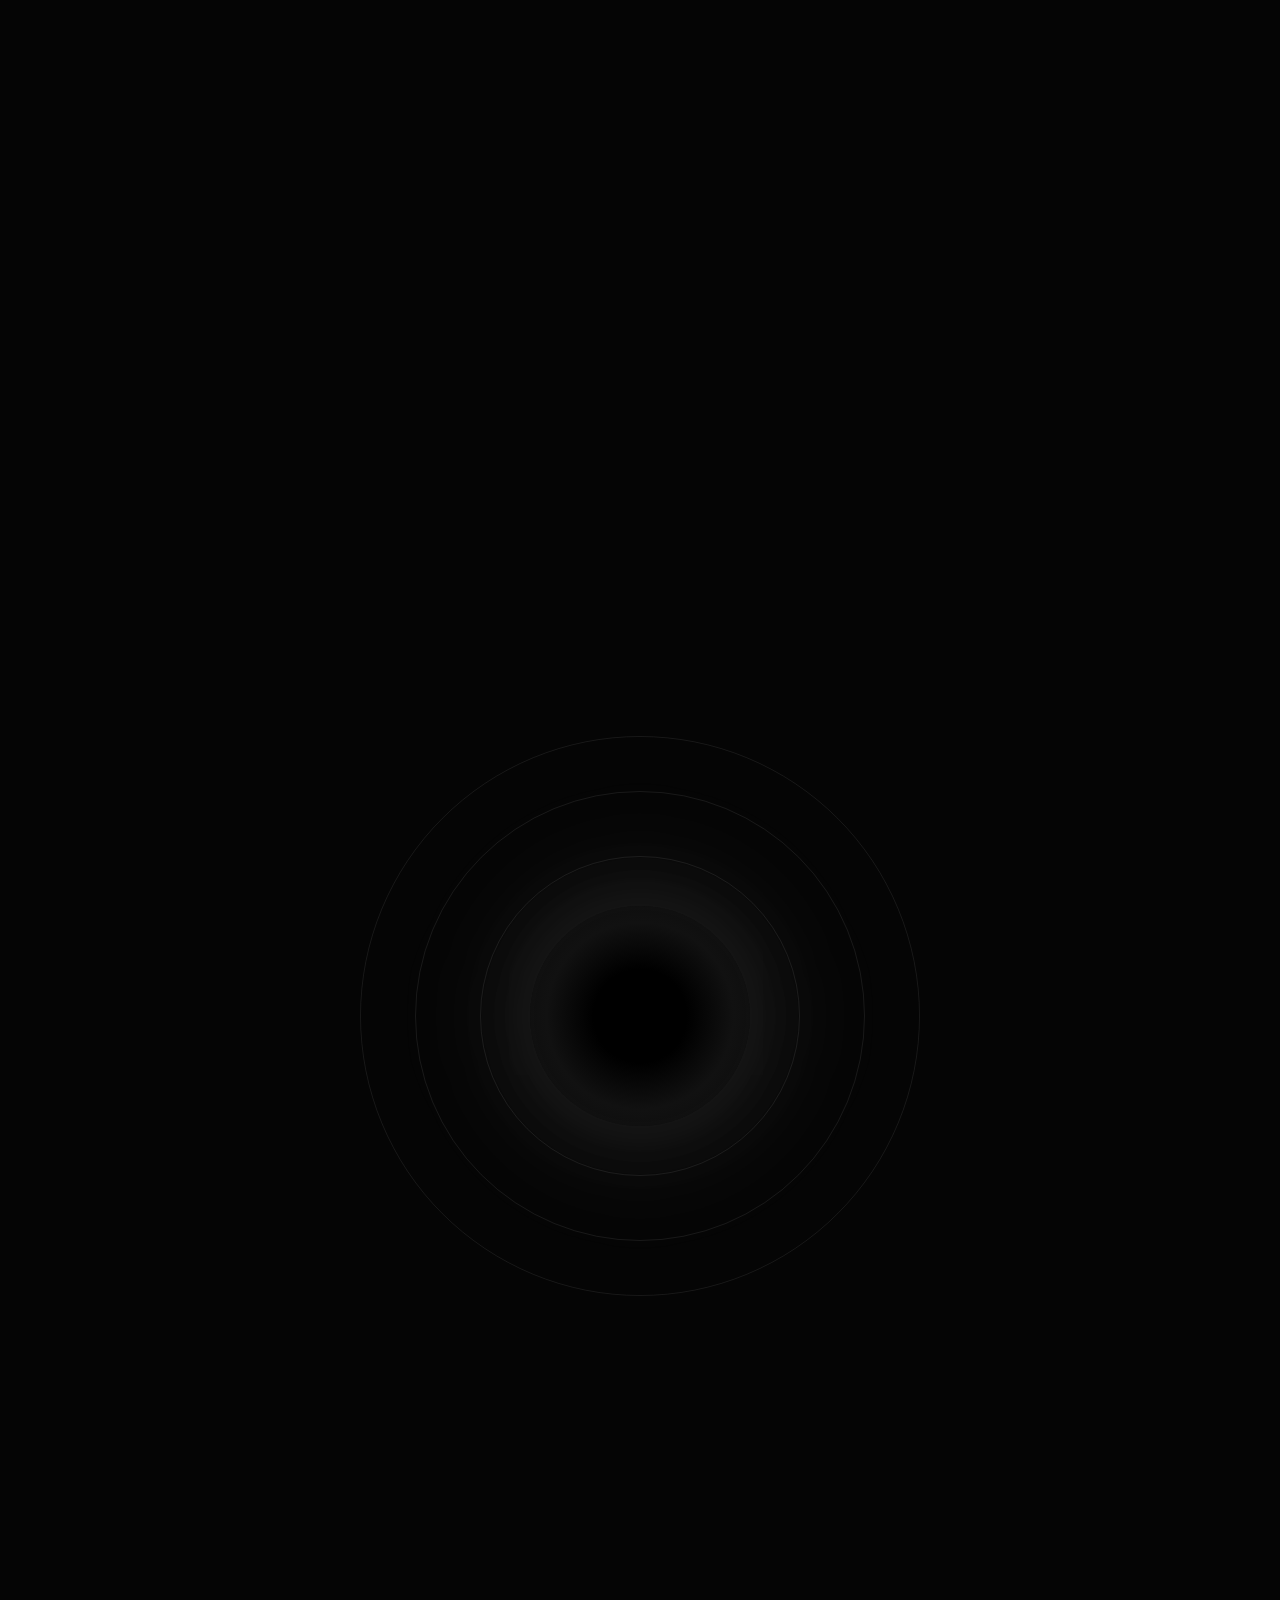
==== commit 610bcb8c: "Update index.html" ====
--- a/index.html
+++ b/index.html
@@ -371,6 +371,84 @@
   </p>
 
 </section>
+
+  <!-- MUSIC ROOM -->
+
+<section class="music-room">
+
+  <p class="music-small reveal">
+    ATMOSPHERIC SOUND
+  </p>
+
+  <h2 class="music-title reveal">
+    Interactive
+    Music Room.
+  </h2>
+
+  <!-- ROOM -->
+
+  <div class="music-container reveal">
+
+    <!-- VINYL -->
+
+    <div class="vinyl-player">
+
+      <div class="vinyl"></div>
+
+      <div class="vinyl-center"></div>
+
+    </div>
+
+    <!-- INFO -->
+
+    <div class="music-info">
+
+      <p class="track-label">
+        NOW PLAYING
+      </p>
+
+      <h3>
+        Dark Luxury Atmosphere
+      </h3>
+
+      <p class="track-description">
+
+        Cinematic ambient sound designed
+        for futuristic luxury experience.
+
+      </p>
+
+      <!-- CONTROLS -->
+
+      <div class="music-controls">
+
+        <button id="playMusic">
+          Play
+        </button>
+
+        <button id="pauseMusic">
+          Pause
+        </button>
+
+      </div>
+
+    </div>
+
+  </div>
+
+  <!-- AUDIO -->
+
+  <audio
+    id="ambientMusic"
+    loop>
+
+    <source
+      src="music/ambient.mp3"
+      type="audio/mpeg">
+
+  </audio>
+
+</section>
  
 <script src="script.js"></script>
 
--- a/style.css
+++ b/style.css
@@ -721,3 +721,249 @@
   }
 
 }
+
+/* =========================
+   BLACK HOLE SECTION
+========================= */
+
+.blackhole-section {
+  min-height: 140vh;
+
+  display: flex;
+  flex-direction: column;
+  justify-content: center;
+  align-items: center;
+
+  position: relative;
+
+  overflow: hidden;
+
+  padding: 120px 8%;
+}
+
+/* TEXT */
+
+.blackhole-small {
+  font-size: 12px;
+
+  letter-spacing: 6px;
+
+  color: #777;
+
+  margin-bottom: 25px;
+
+  z-index: 5;
+}
+
+.blackhole-title {
+  font-size: 120px;
+
+  line-height: 0.9;
+
+  text-align: center;
+
+  margin-bottom: 120px;
+
+  z-index: 5;
+}
+
+.blackhole-text {
+  margin-top: 100px;
+
+  color: #888;
+
+  letter-spacing: 3px;
+
+  z-index: 5;
+}
+
+/* CONTAINER */
+
+.blackhole-container {
+  position: relative;
+
+  width: 600px;
+  height: 600px;
+
+  display: flex;
+  justify-content: center;
+  align-items: center;
+}
+
+/* BLACK HOLE */
+
+.blackhole {
+  width: 220px;
+  height: 220px;
+
+  border-radius: 50%;
+
+  background:
+    radial-gradient(
+      circle,
+      #000 30%,
+      #111 60%,
+      transparent 100%
+    );
+
+  box-shadow:
+    0 0 120px rgba(255,255,255,0.08),
+    0 0 300px rgba(255,255,255,0.04);
+
+  position: absolute;
+
+  z-index: 3;
+
+  animation:
+    pulseHole 6s ease-in-out infinite;
+}
+
+/* GLOW */
+
+.blackhole-glow {
+  position: absolute;
+
+  width: 420px;
+  height: 420px;
+
+  border-radius: 50%;
+
+  background:
+    radial-gradient(
+      circle,
+      rgba(255,255,255,0.08),
+      transparent 70%
+    );
+
+  filter: blur(40px);
+
+  animation:
+    glowPulse 5s ease-in-out infinite;
+}
+
+/* ORBITS */
+
+.orbit {
+  position: absolute;
+
+  border-radius: 50%;
+
+  border:
+    1px solid rgba(255,255,255,0.08);
+}
+
+.orbit1 {
+  width: 320px;
+  height: 320px;
+
+  animation:
+    rotateOrbit 12s linear infinite;
+}
+
+.orbit2 {
+  width: 450px;
+  height: 450px;
+
+  animation:
+    rotateOrbitReverse 18s linear infinite;
+}
+
+.orbit3 {
+  width: 560px;
+  height: 560px;
+
+  animation:
+    rotateOrbit 24s linear infinite;
+}
+
+/* ANIMATIONS */
+
+@keyframes rotateOrbit {
+
+  from {
+    transform: rotate(0deg);
+  }
+
+  to {
+    transform: rotate(360deg);
+  }
+
+}
+
+@keyframes rotateOrbitReverse {
+
+  from {
+    transform: rotate(360deg);
+  }
+
+  to {
+    transform: rotate(0deg);
+  }
+
+}
+
+@keyframes pulseHole {
+
+  50% {
+    transform: scale(1.08);
+  }
+
+}
+
+@keyframes glowPulse {
+
+  50% {
+    transform: scale(1.1);
+
+    opacity: 0.7;
+  }
+
+}
+
+/* RESPONSIVE */
+
+@media (max-width: 1000px) {
+
+  .blackhole-title {
+    font-size: 70px;
+  }
+
+  .blackhole-container {
+    width: 450px;
+    height: 450px;
+  }
+
+}
+
+@media (max-width: 768px) {
+
+  .blackhole-title {
+    font-size: 52px;
+  }
+
+  .blackhole-container {
+    width: 320px;
+    height: 320px;
+  }
+
+  .blackhole {
+    width: 150px;
+    height: 150px;
+  }
+
+  .orbit1 {
+    width: 220px;
+    height: 220px;
+  }
+
+  .orbit2 {
+    width: 280px;
+    height: 280px;
+  }
+
+  .orbit3 {
+    width: 340px;
+    height: 340px;
+  }
+
+}
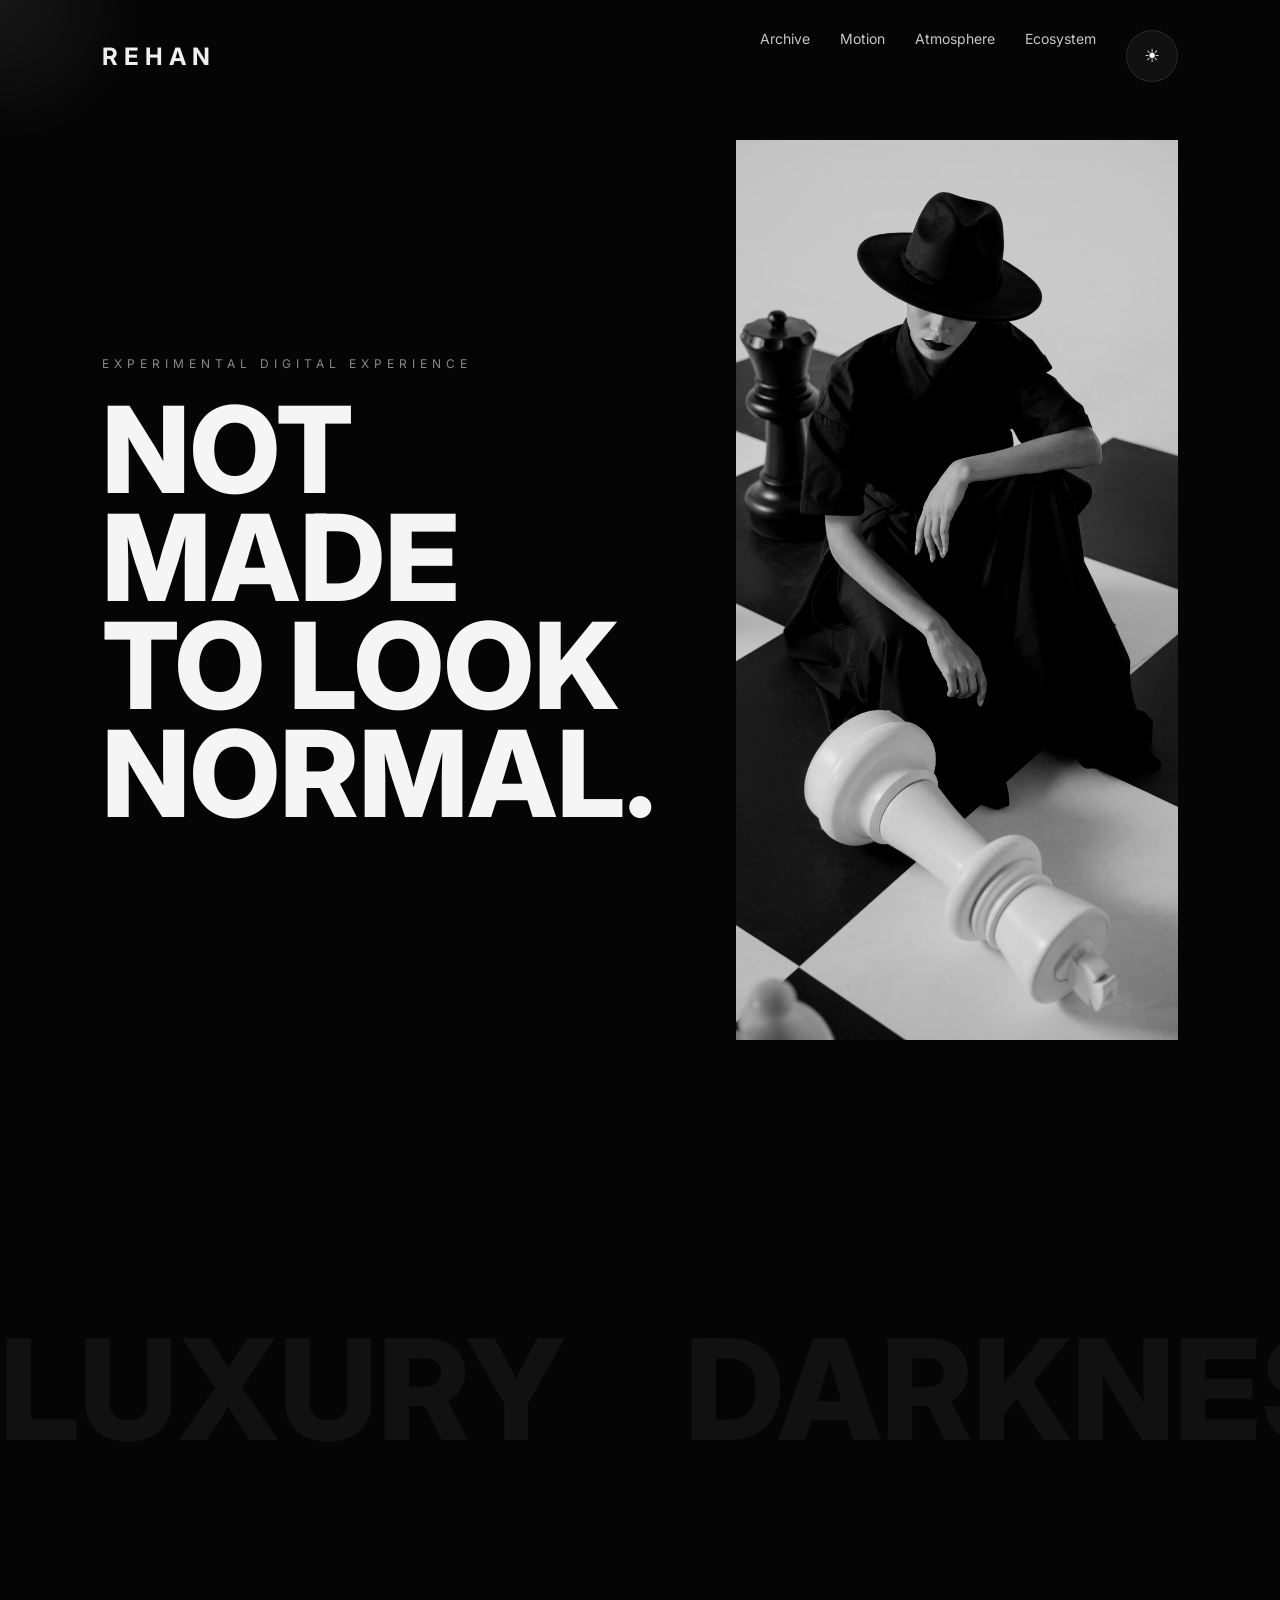
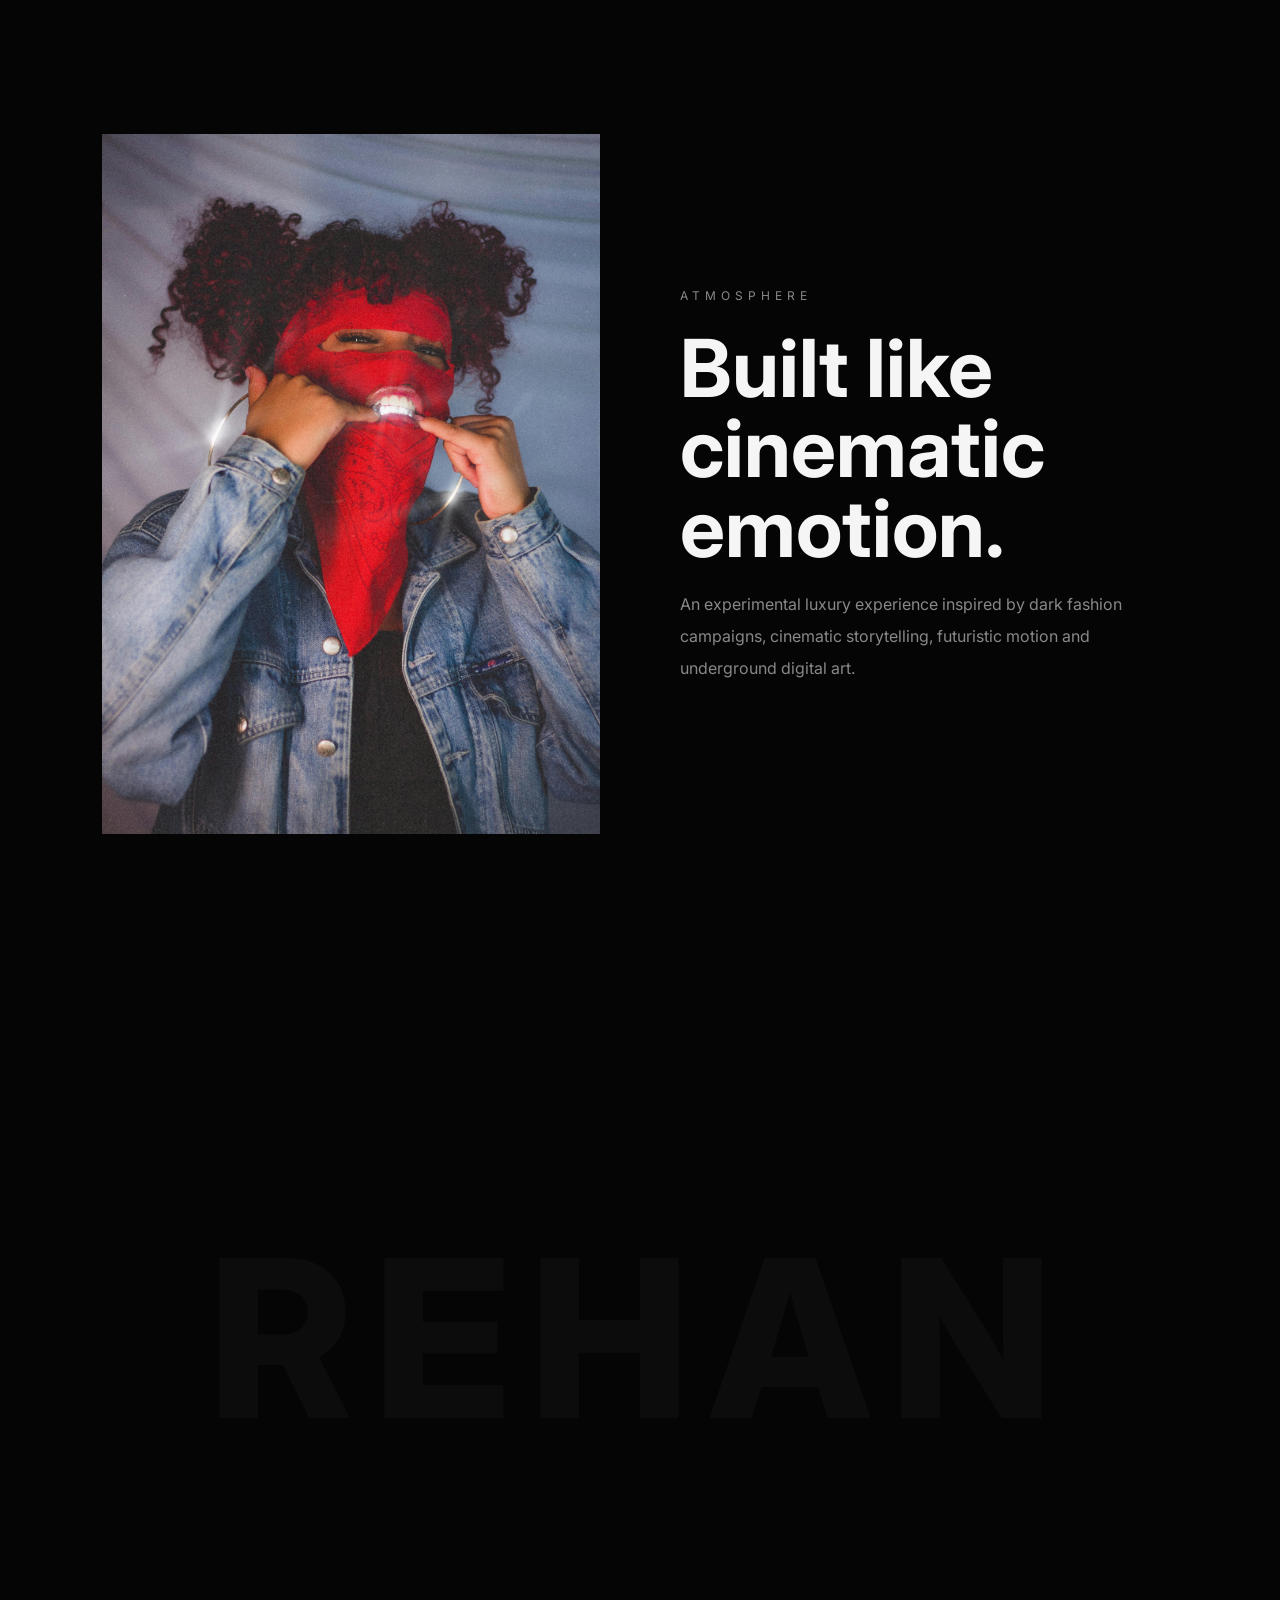
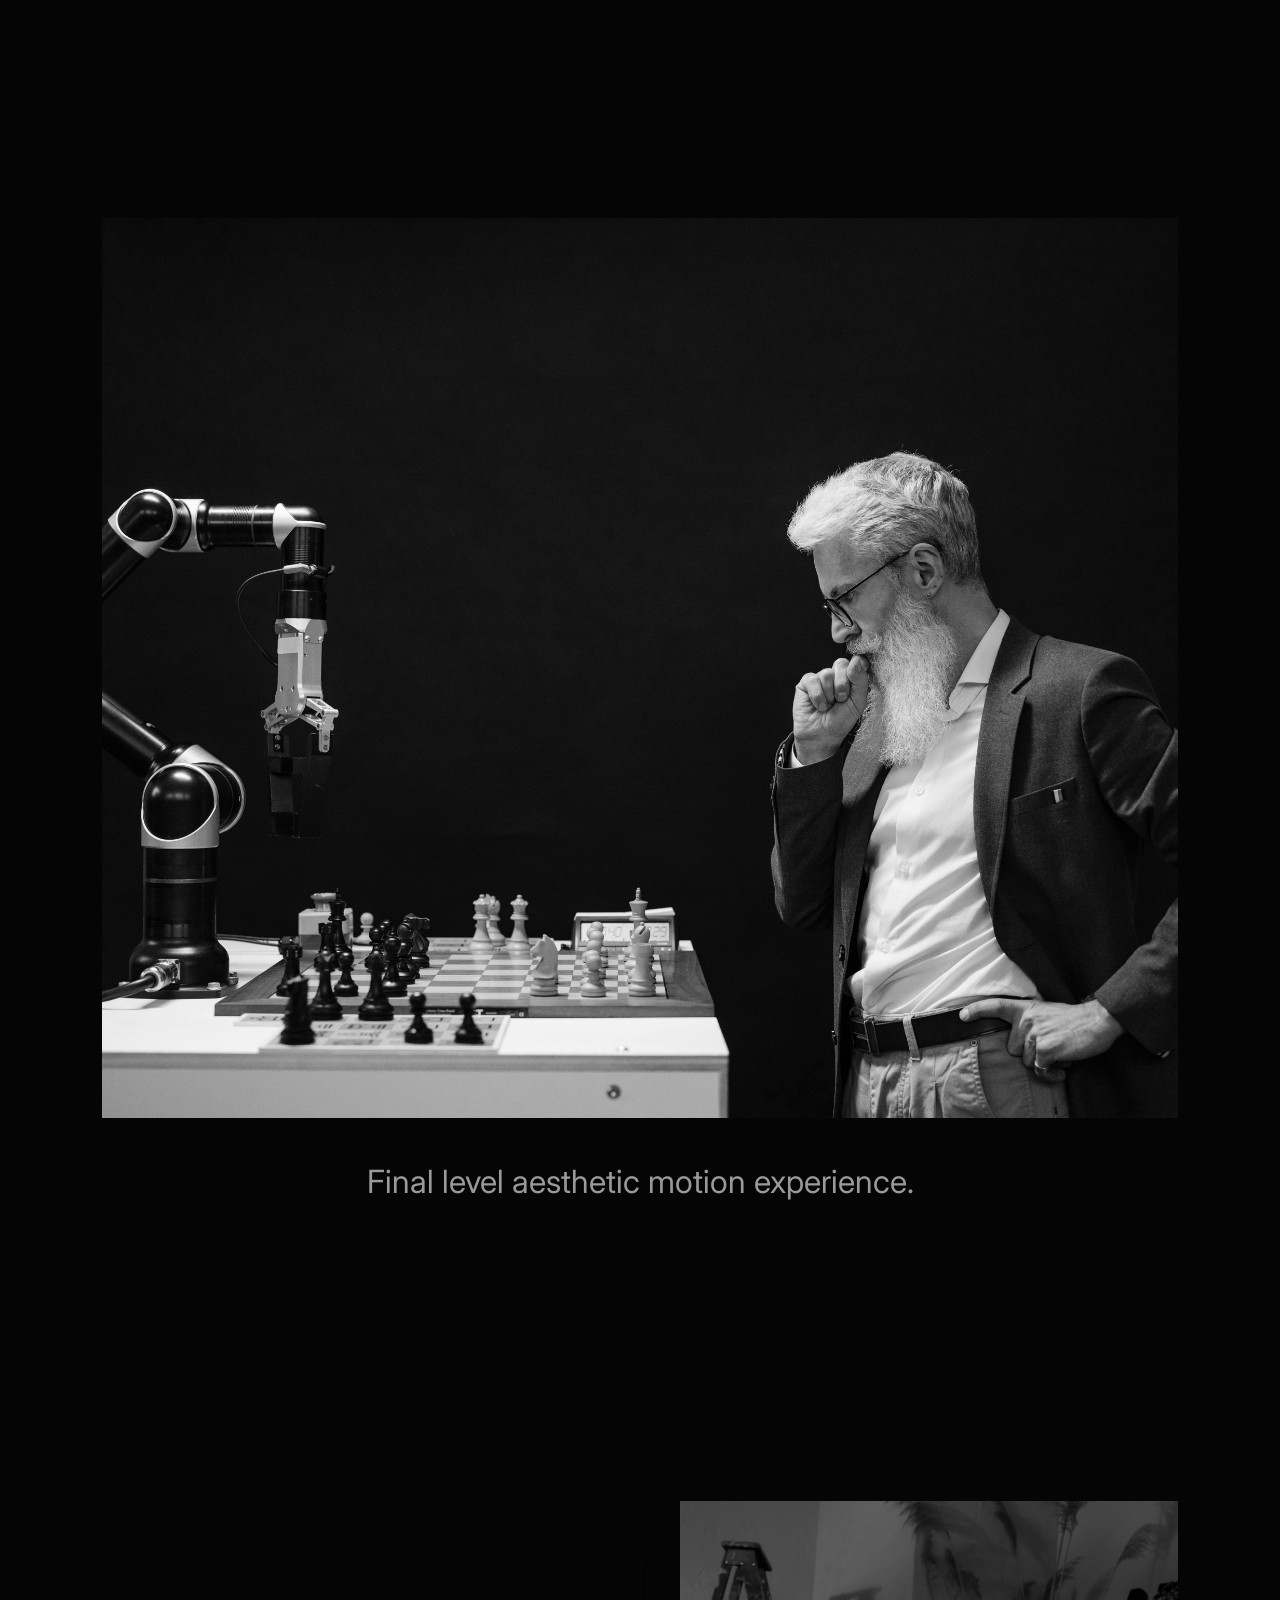
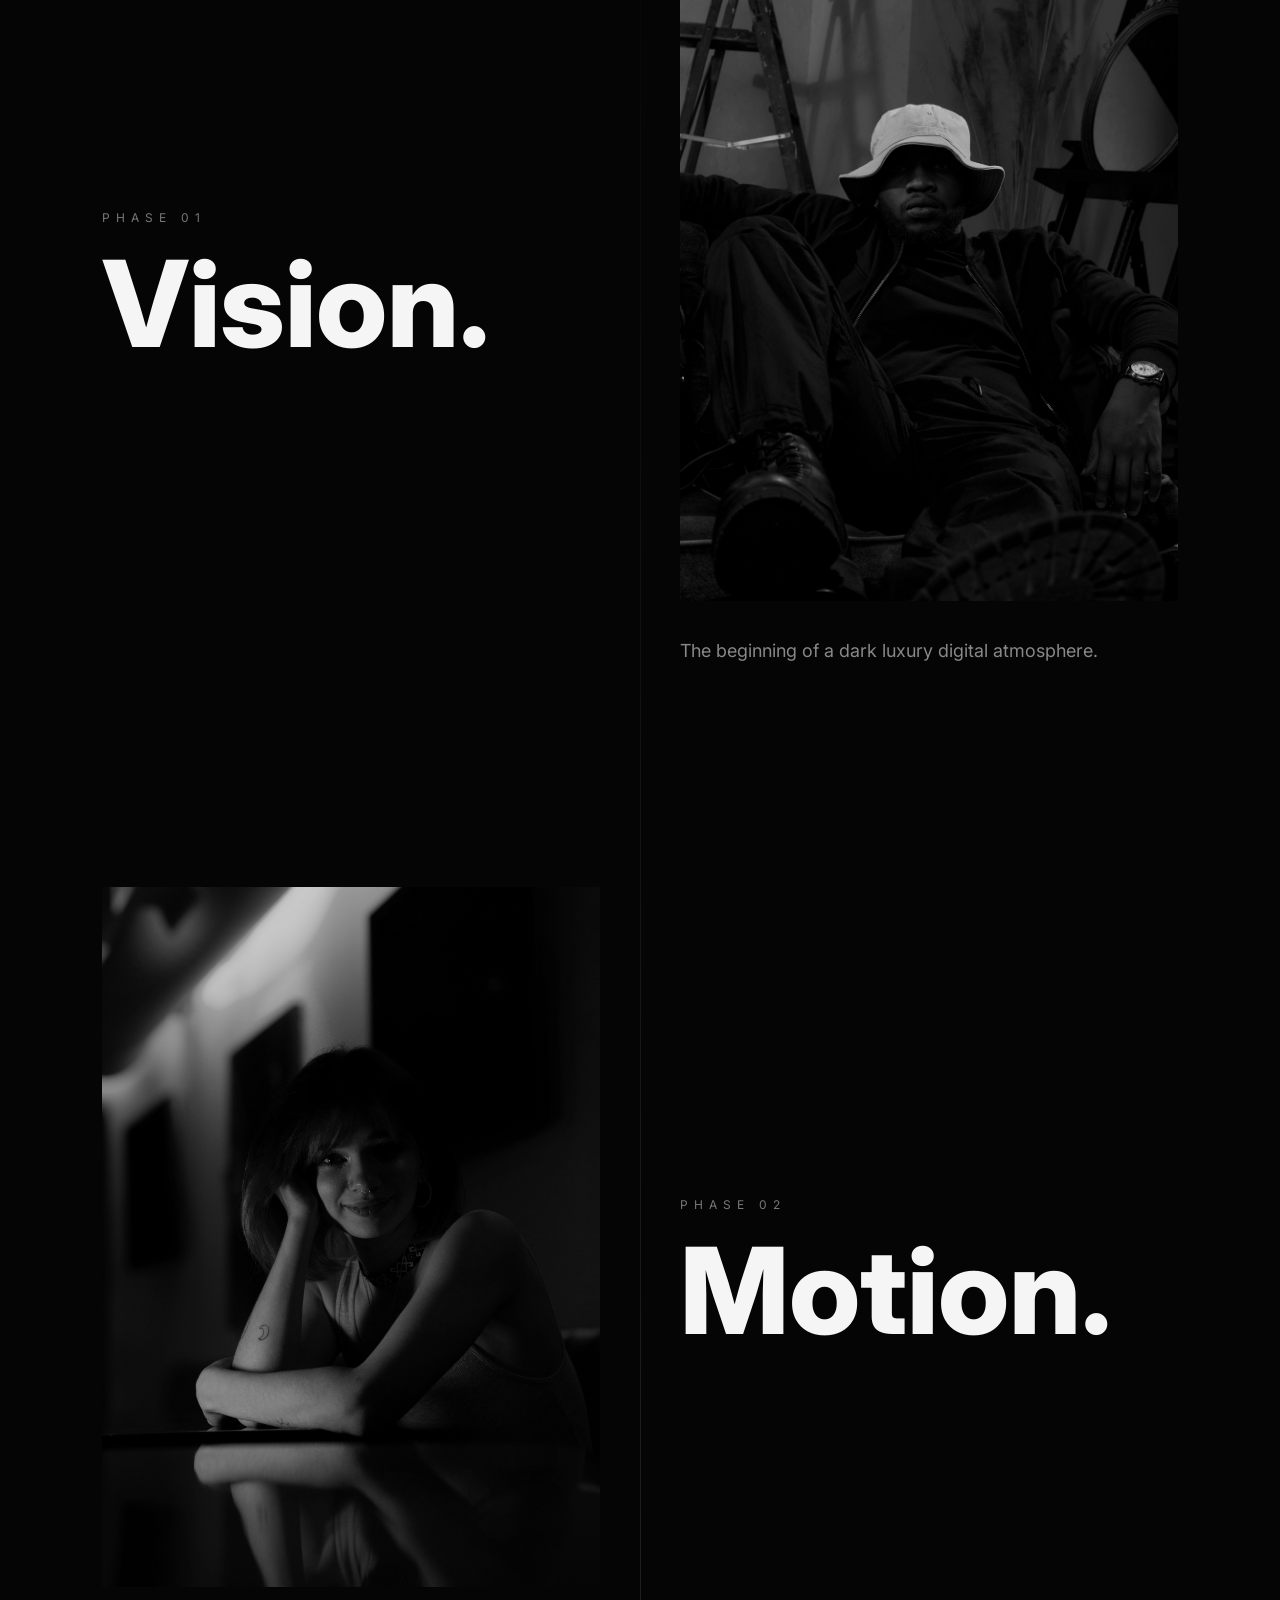
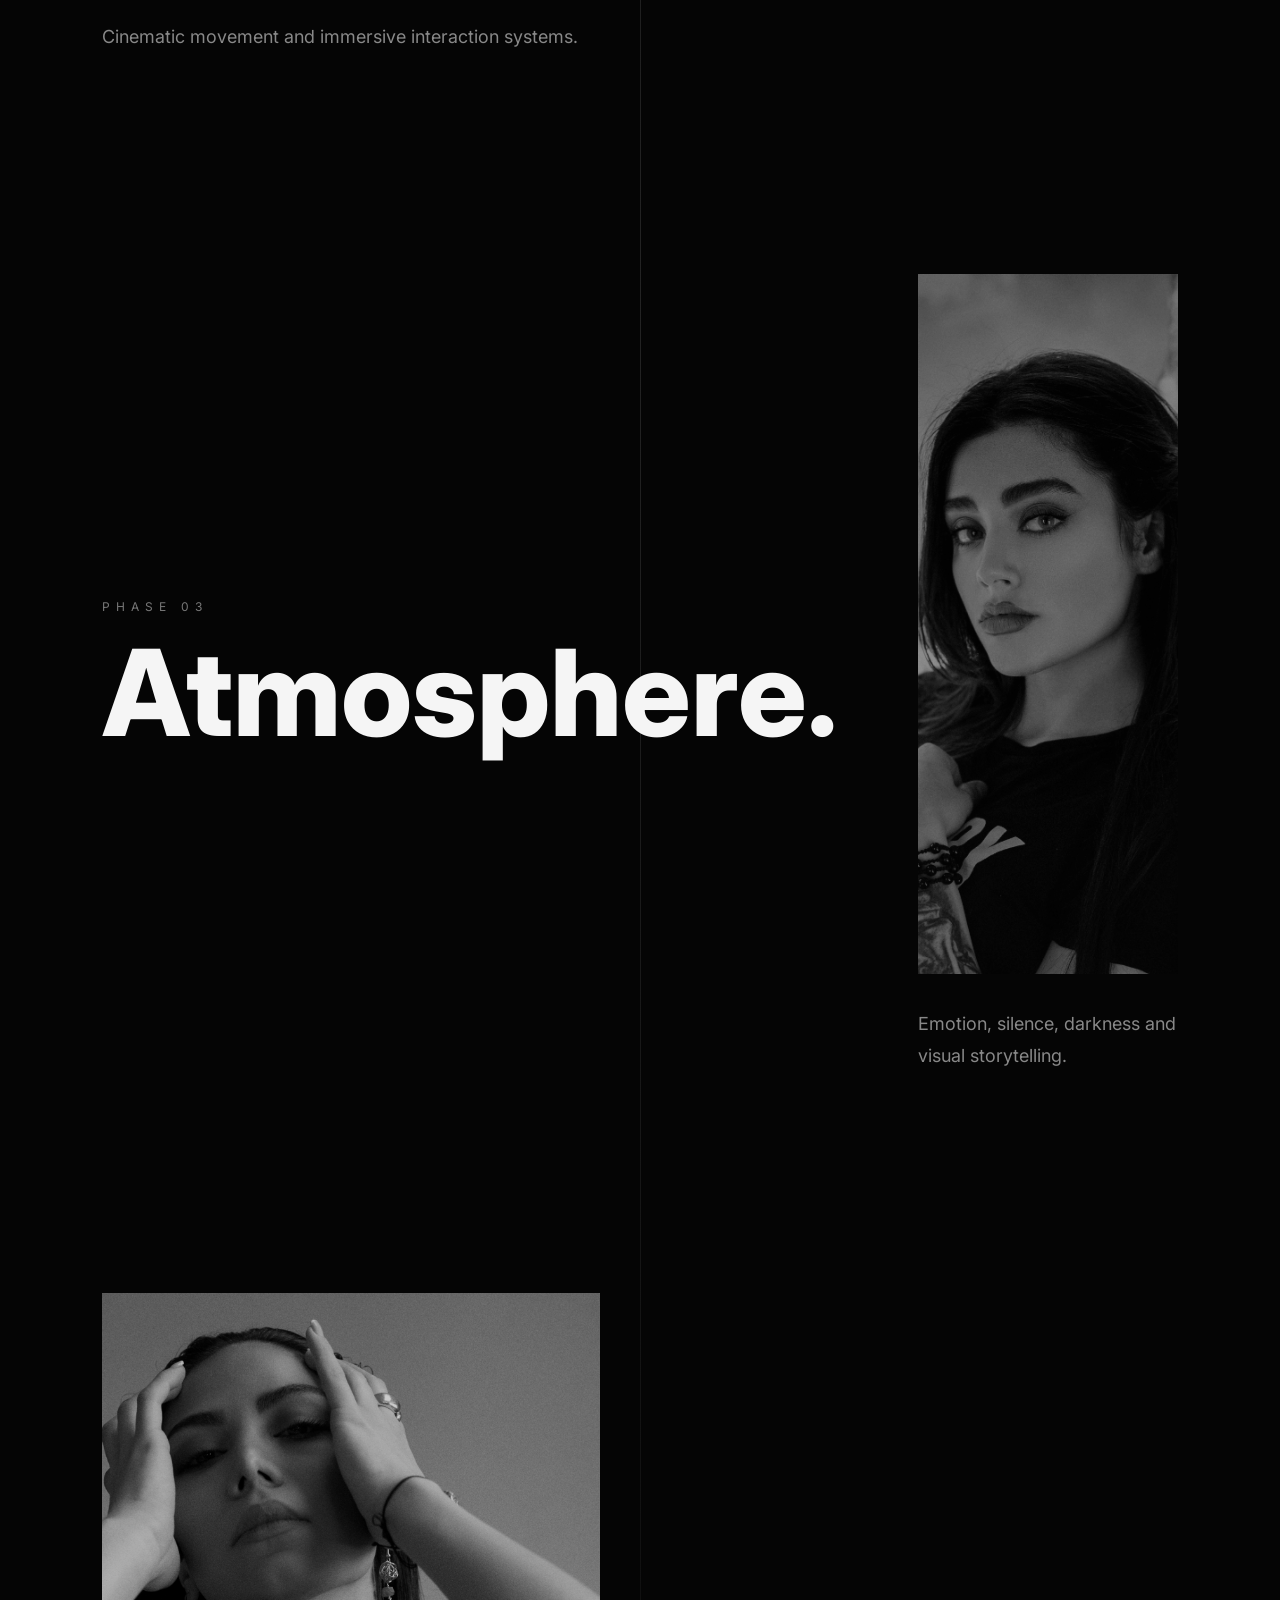
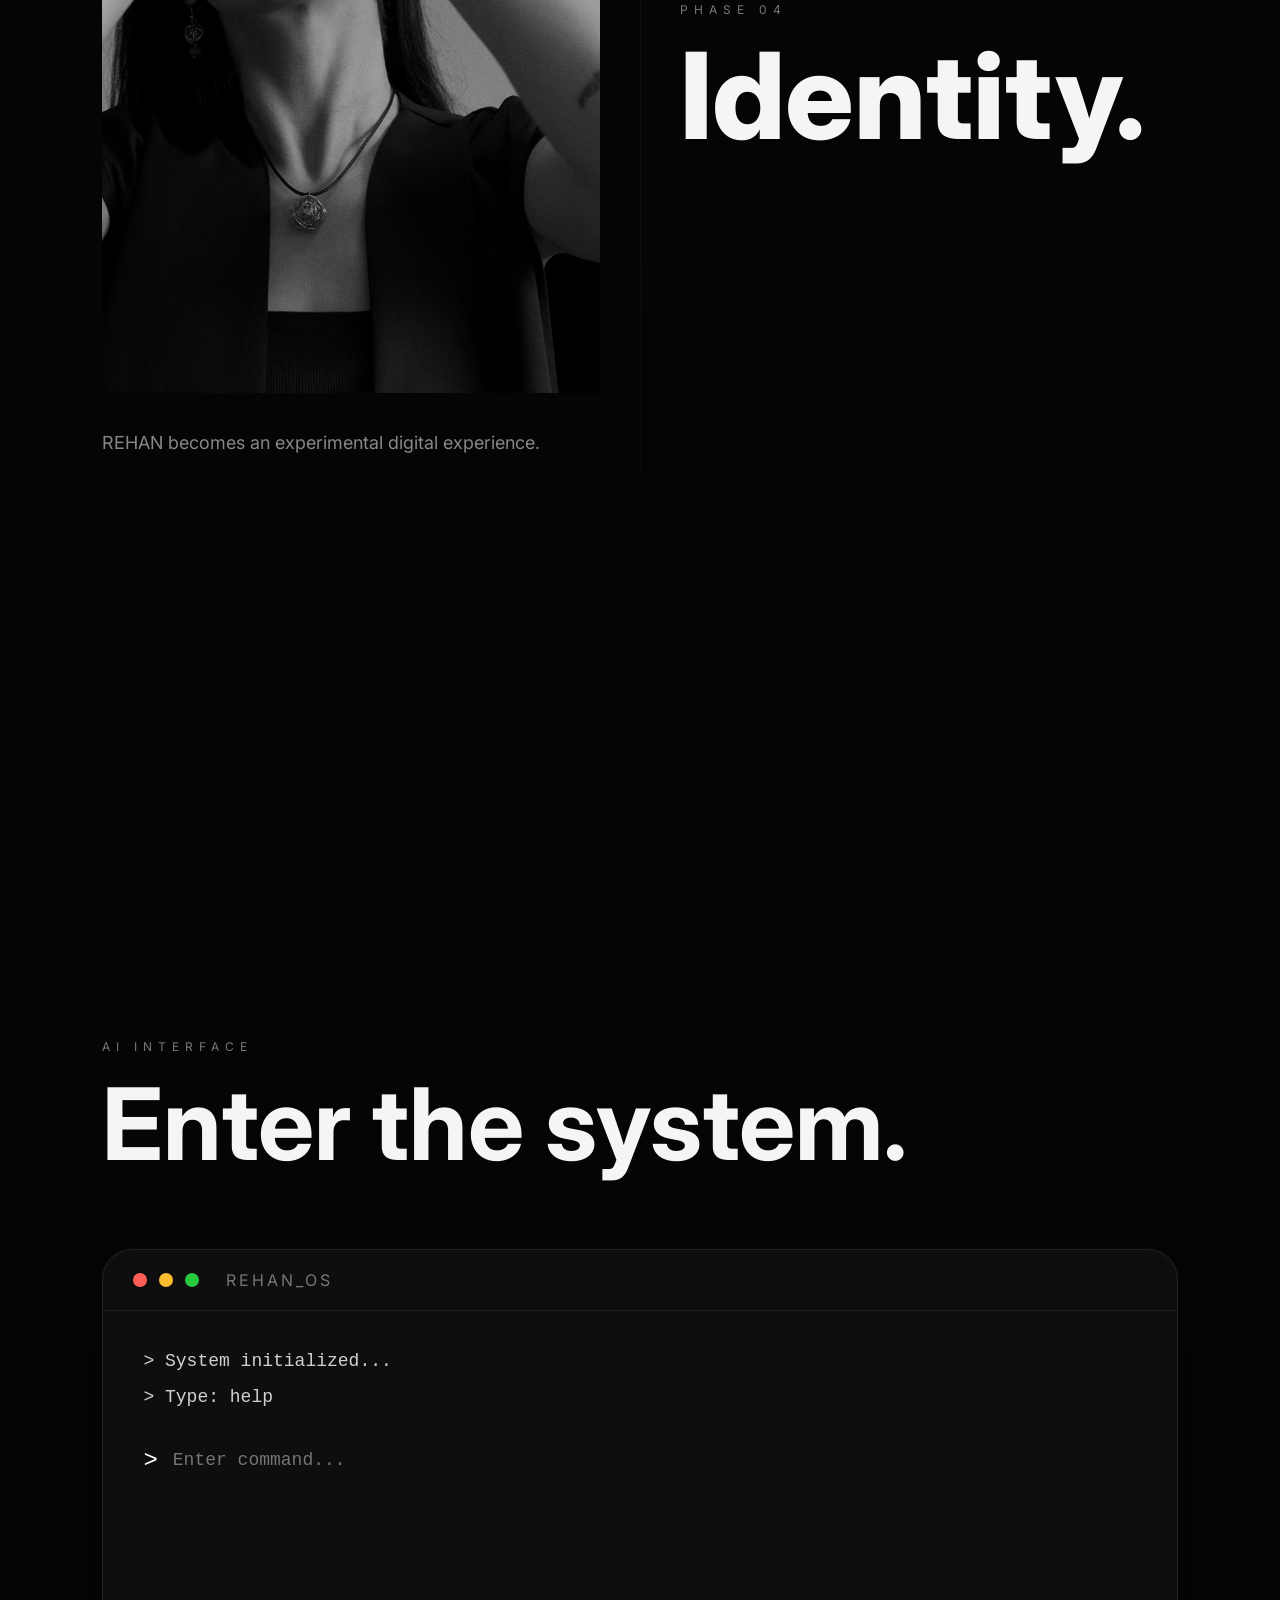
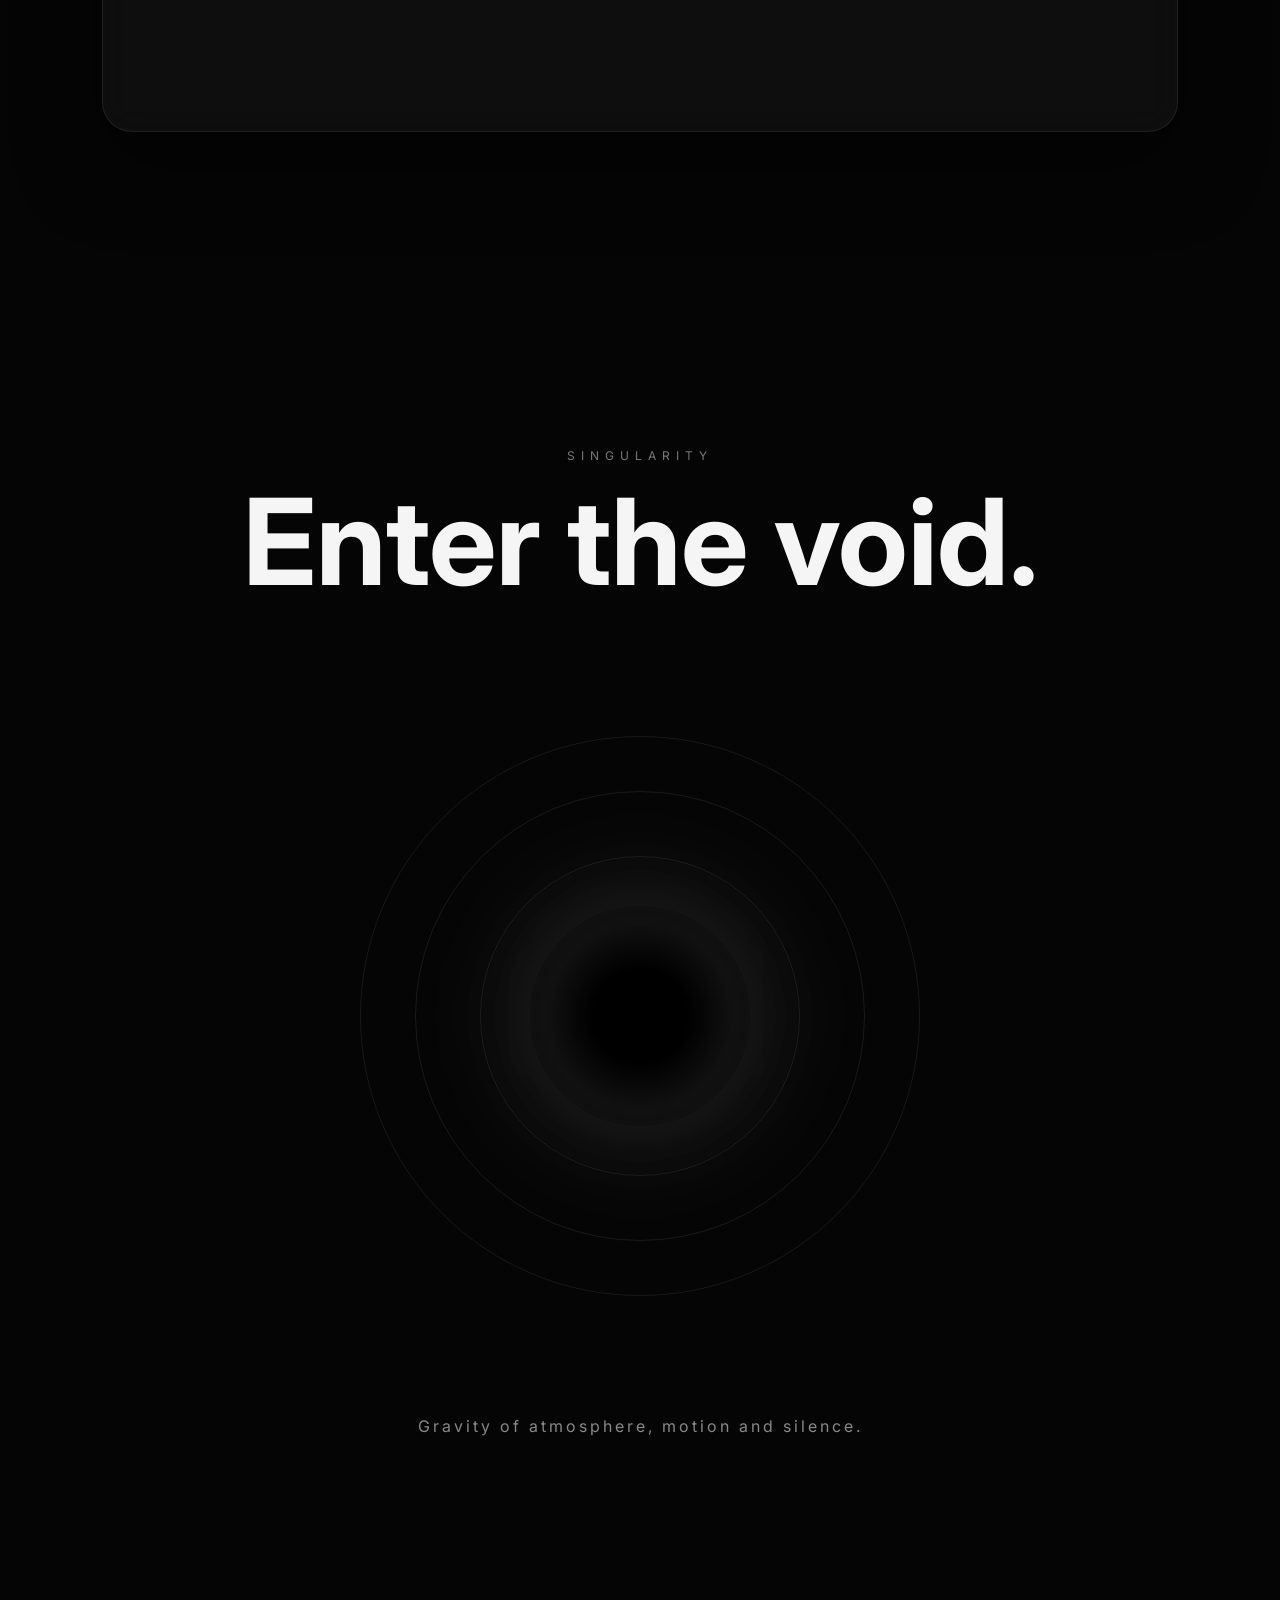
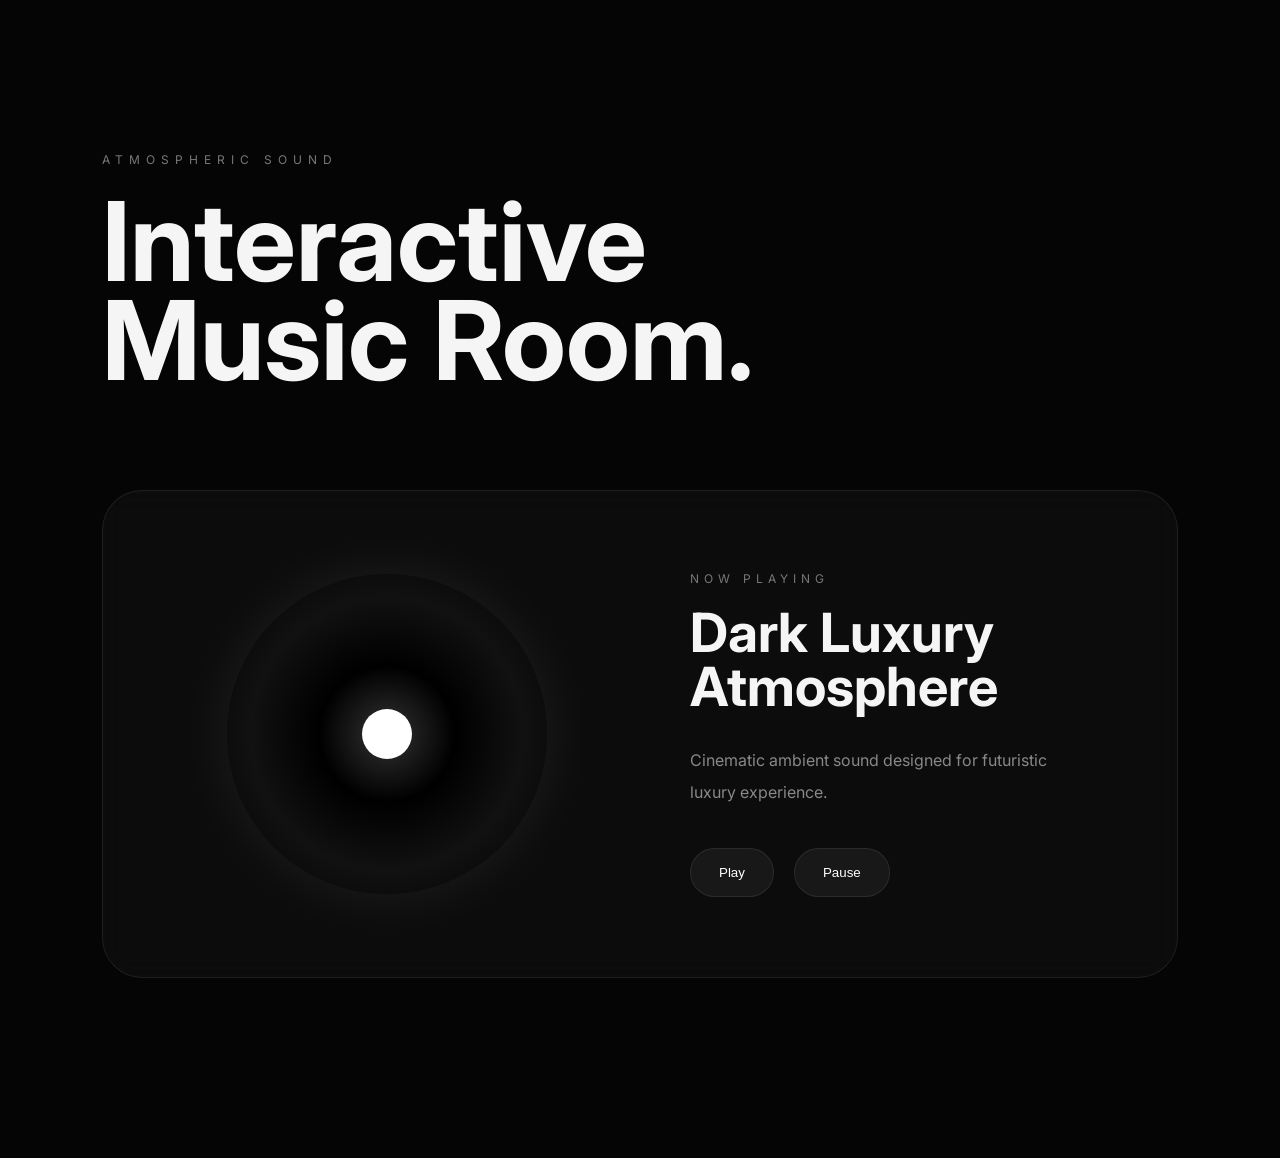
==== commit 21d375e8: "Update index.html" ====
--- a/index.html
+++ b/index.html
@@ -42,6 +42,13 @@
     <a href="#">Archive</a>
     <a href="#">Motion</a>
     <a href="#">Atmosphere</a>
+    <a
+    href="./dashboard.html"
+    class="dashboard-btn">
+
+    Ecosystem
+
+  </a>
 
     <button id="themeToggle" class="theme-toggle">
   ☀
--- a/style.css
+++ b/style.css
@@ -967,3 +967,223 @@
   }
 
 }
+
+/* =========================
+   MUSIC ROOM
+========================= */
+
+.music-room {
+  min-height: 120vh;
+
+  padding: 180px 8%;
+
+  display: flex;
+  flex-direction: column;
+  justify-content: center;
+}
+
+/* TEXT */
+
+.music-small {
+  font-size: 12px;
+
+  letter-spacing: 6px;
+
+  color: #777;
+
+  margin-bottom: 25px;
+}
+
+.music-title {
+  font-size: 110px;
+
+  line-height: 0.9;
+
+  margin-bottom: 100px;
+
+  max-width: 800px;
+}
+
+/* CONTAINER */
+
+.music-container {
+  display: grid;
+
+  grid-template-columns: 1fr 1fr;
+
+  align-items: center;
+
+  gap: 100px;
+
+  background:
+    rgba(255,255,255,0.03);
+
+  border:
+    1px solid rgba(255,255,255,0.08);
+
+  border-radius: 40px;
+
+  padding: 80px;
+
+  backdrop-filter: blur(14px);
+
+  overflow: hidden;
+
+  position: relative;
+}
+
+/* VINYL */
+
+.vinyl-player {
+  display: flex;
+  justify-content: center;
+  align-items: center;
+
+  position: relative;
+}
+
+.vinyl {
+  width: 320px;
+  height: 320px;
+
+  border-radius: 50%;
+
+  background:
+    radial-gradient(
+      circle,
+      #222 10%,
+      #000 30%,
+      #111 60%,
+      #000 100%
+    );
+
+  box-shadow:
+    0 0 60px rgba(255,255,255,0.08);
+
+  animation:
+    spinVinyl 8s linear infinite;
+}
+
+.vinyl-center {
+  position: absolute;
+
+  width: 50px;
+  height: 50px;
+
+  border-radius: 50%;
+
+  background: white;
+}
+
+/* INFO */
+
+.track-label {
+  font-size: 12px;
+
+  letter-spacing: 5px;
+
+  color: #777;
+
+  margin-bottom: 20px;
+}
+
+.music-info h3 {
+  font-size: 54px;
+
+  line-height: 1;
+
+  margin-bottom: 30px;
+}
+
+.track-description {
+  color: #888;
+
+  line-height: 2;
+
+  max-width: 500px;
+
+  margin-bottom: 40px;
+}
+
+/* CONTROLS */
+
+.music-controls {
+  display: flex;
+
+  gap: 20px;
+}
+
+.music-controls button {
+  padding: 16px 28px;
+
+  border-radius: 40px;
+
+  border:
+    1px solid rgba(255,255,255,0.08);
+
+  background:
+    rgba(255,255,255,0.05);
+
+  color: white;
+
+  cursor: pointer;
+
+  transition: 0.4s;
+}
+
+.music-controls button:hover {
+  background: white;
+
+  color: black;
+
+  transform: translateY(-5px);
+}
+
+/* ANIMATION */
+
+@keyframes spinVinyl {
+
+  from {
+    transform: rotate(0deg);
+  }
+
+  to {
+    transform: rotate(360deg);
+  }
+
+}
+
+/* RESPONSIVE */
+
+@media (max-width: 1000px) {
+
+  .music-container {
+    grid-template-columns: 1fr;
+  }
+
+  .music-title {
+    font-size: 70px;
+  }
+
+}
+
+@media (max-width: 768px) {
+
+  .music-title {
+    font-size: 48px;
+  }
+
+  .music-container {
+    padding: 40px;
+  }
+
+  .vinyl {
+    width: 220px;
+    height: 220px;
+  }
+
+  .music-info h3 {
+    font-size: 38px;
+  }
+
+}
